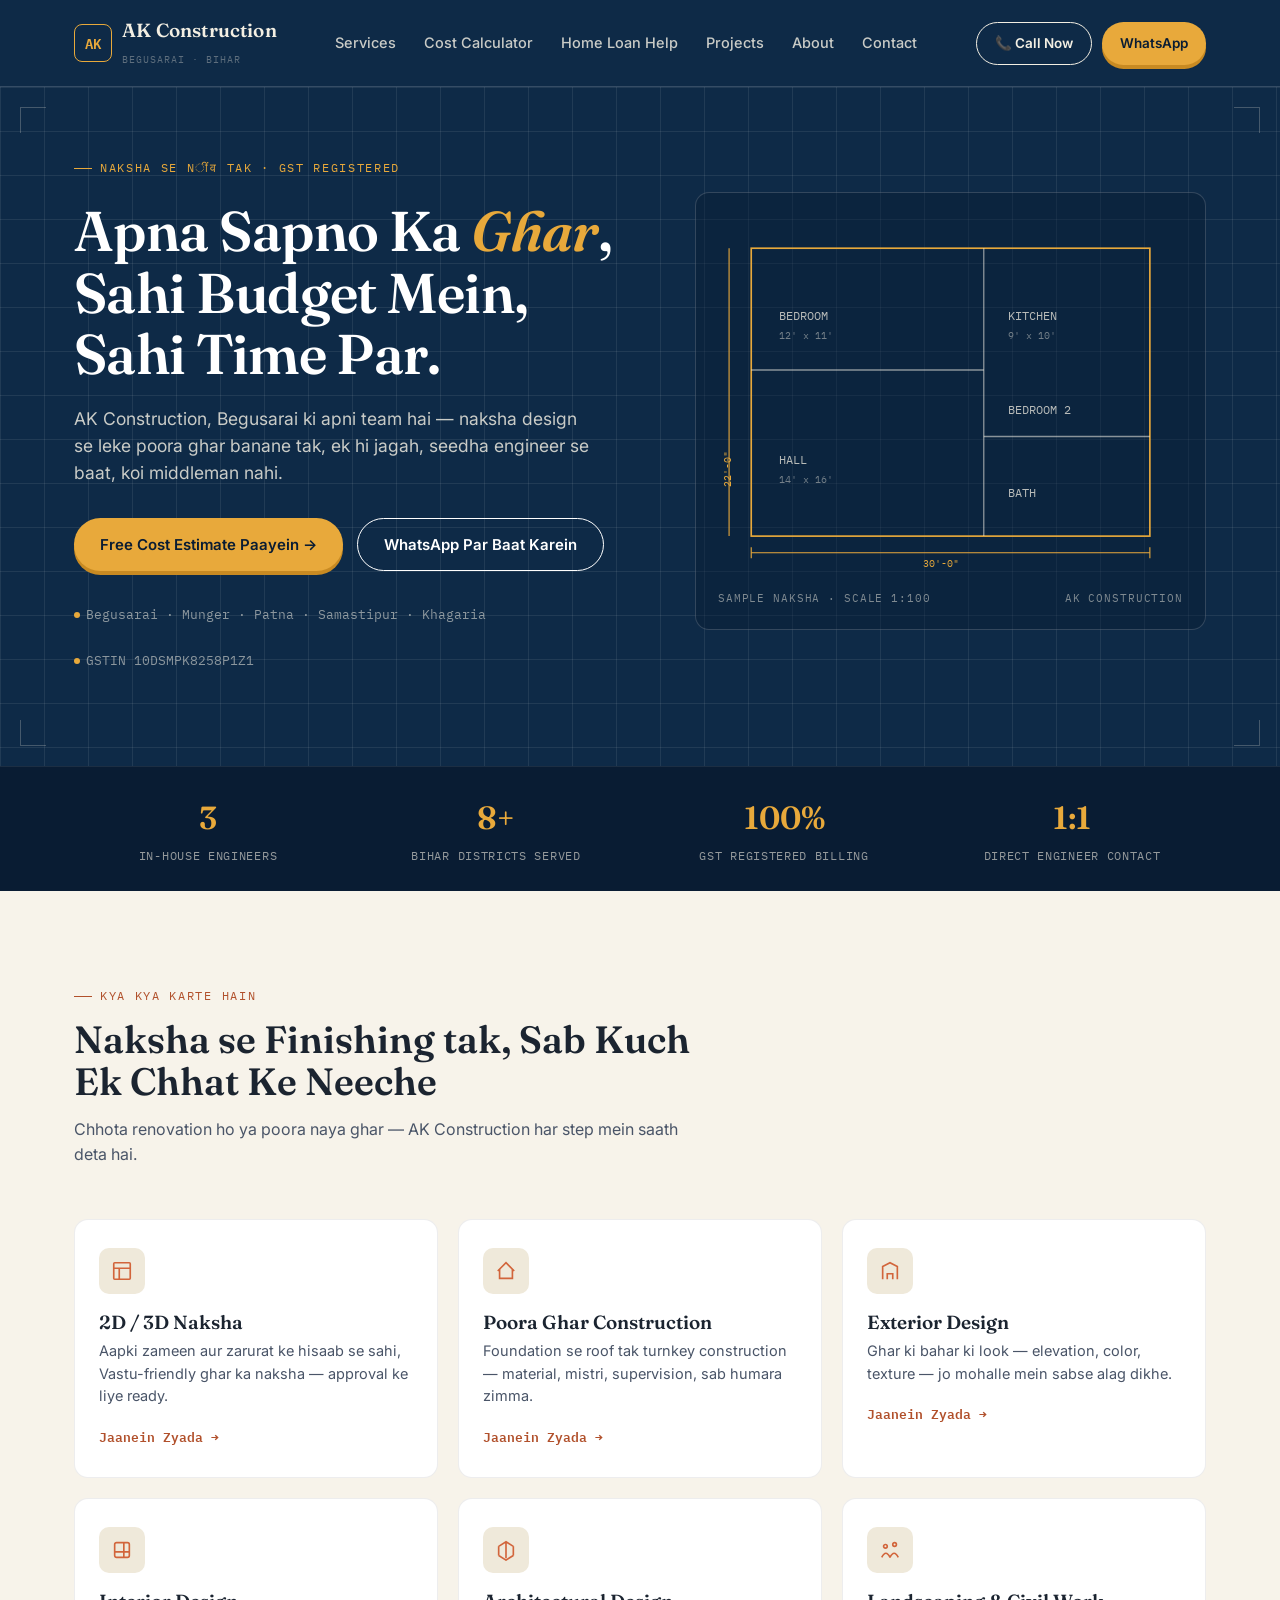
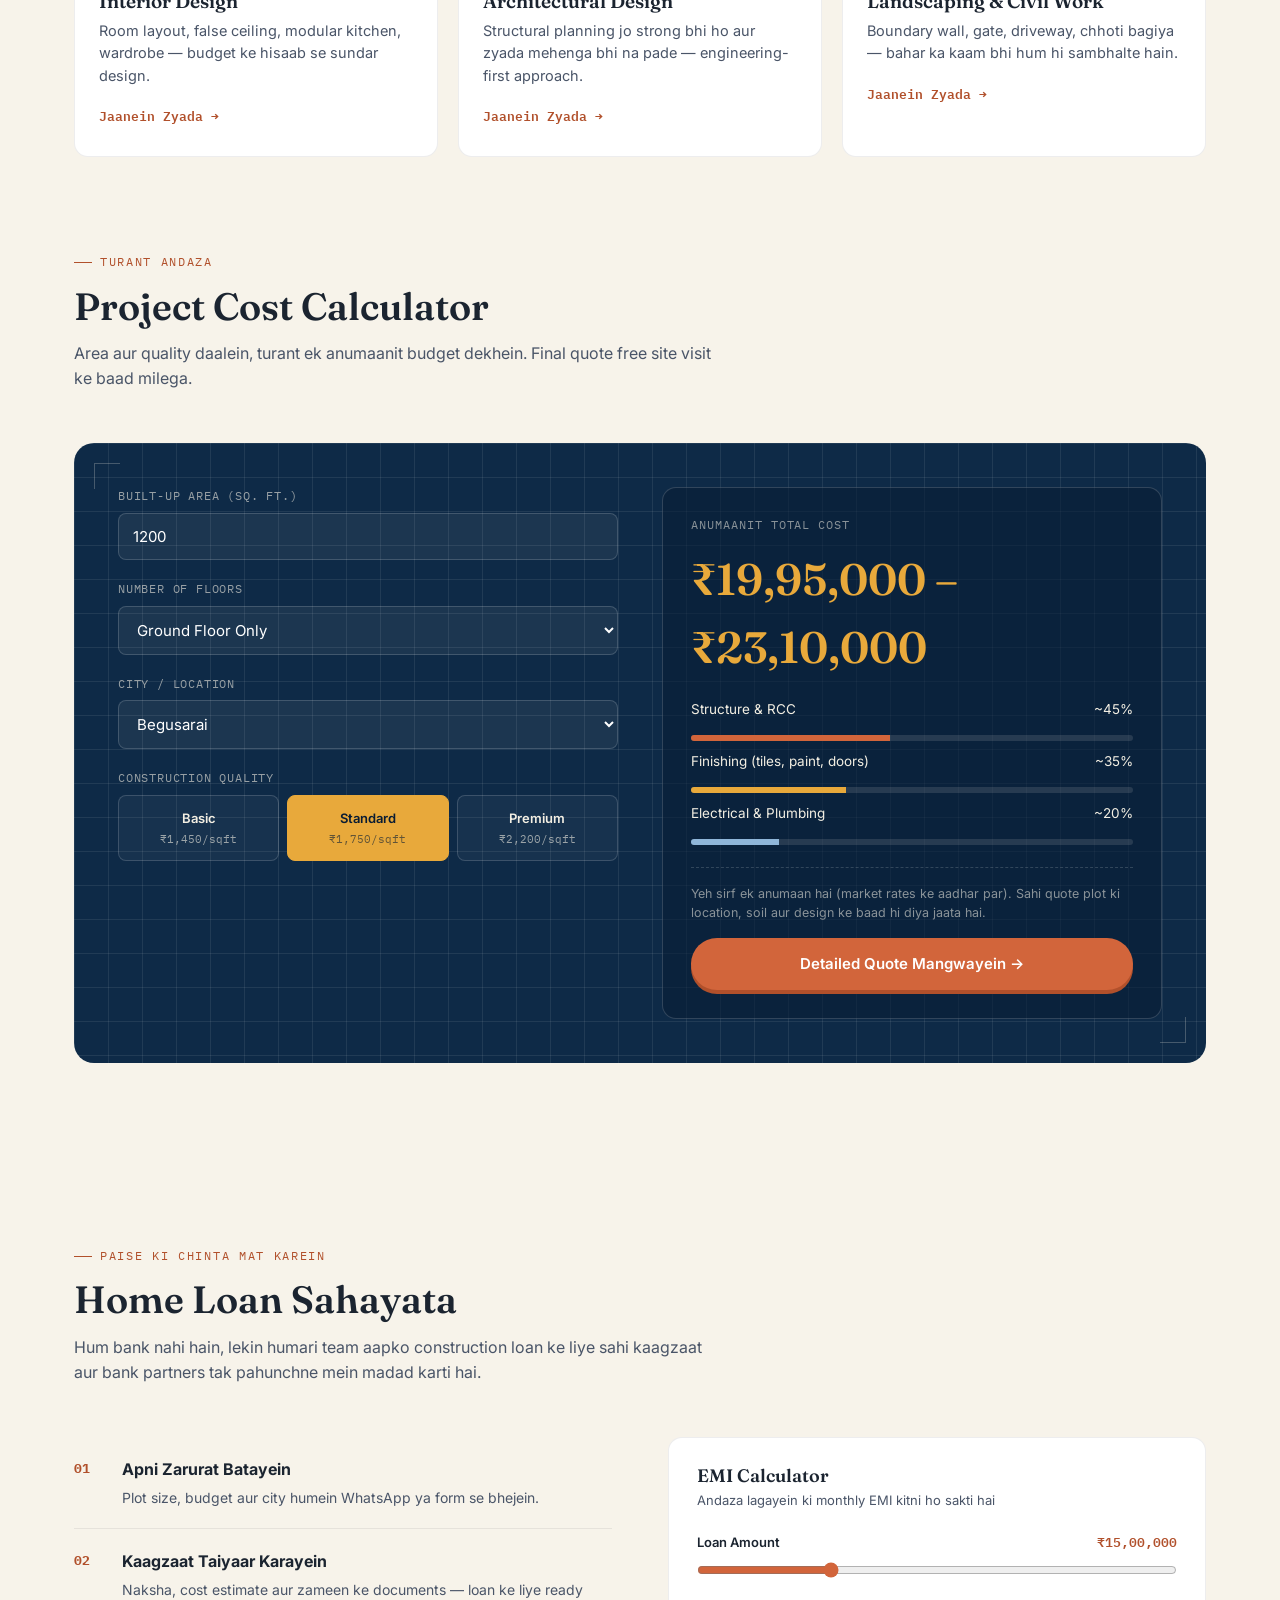
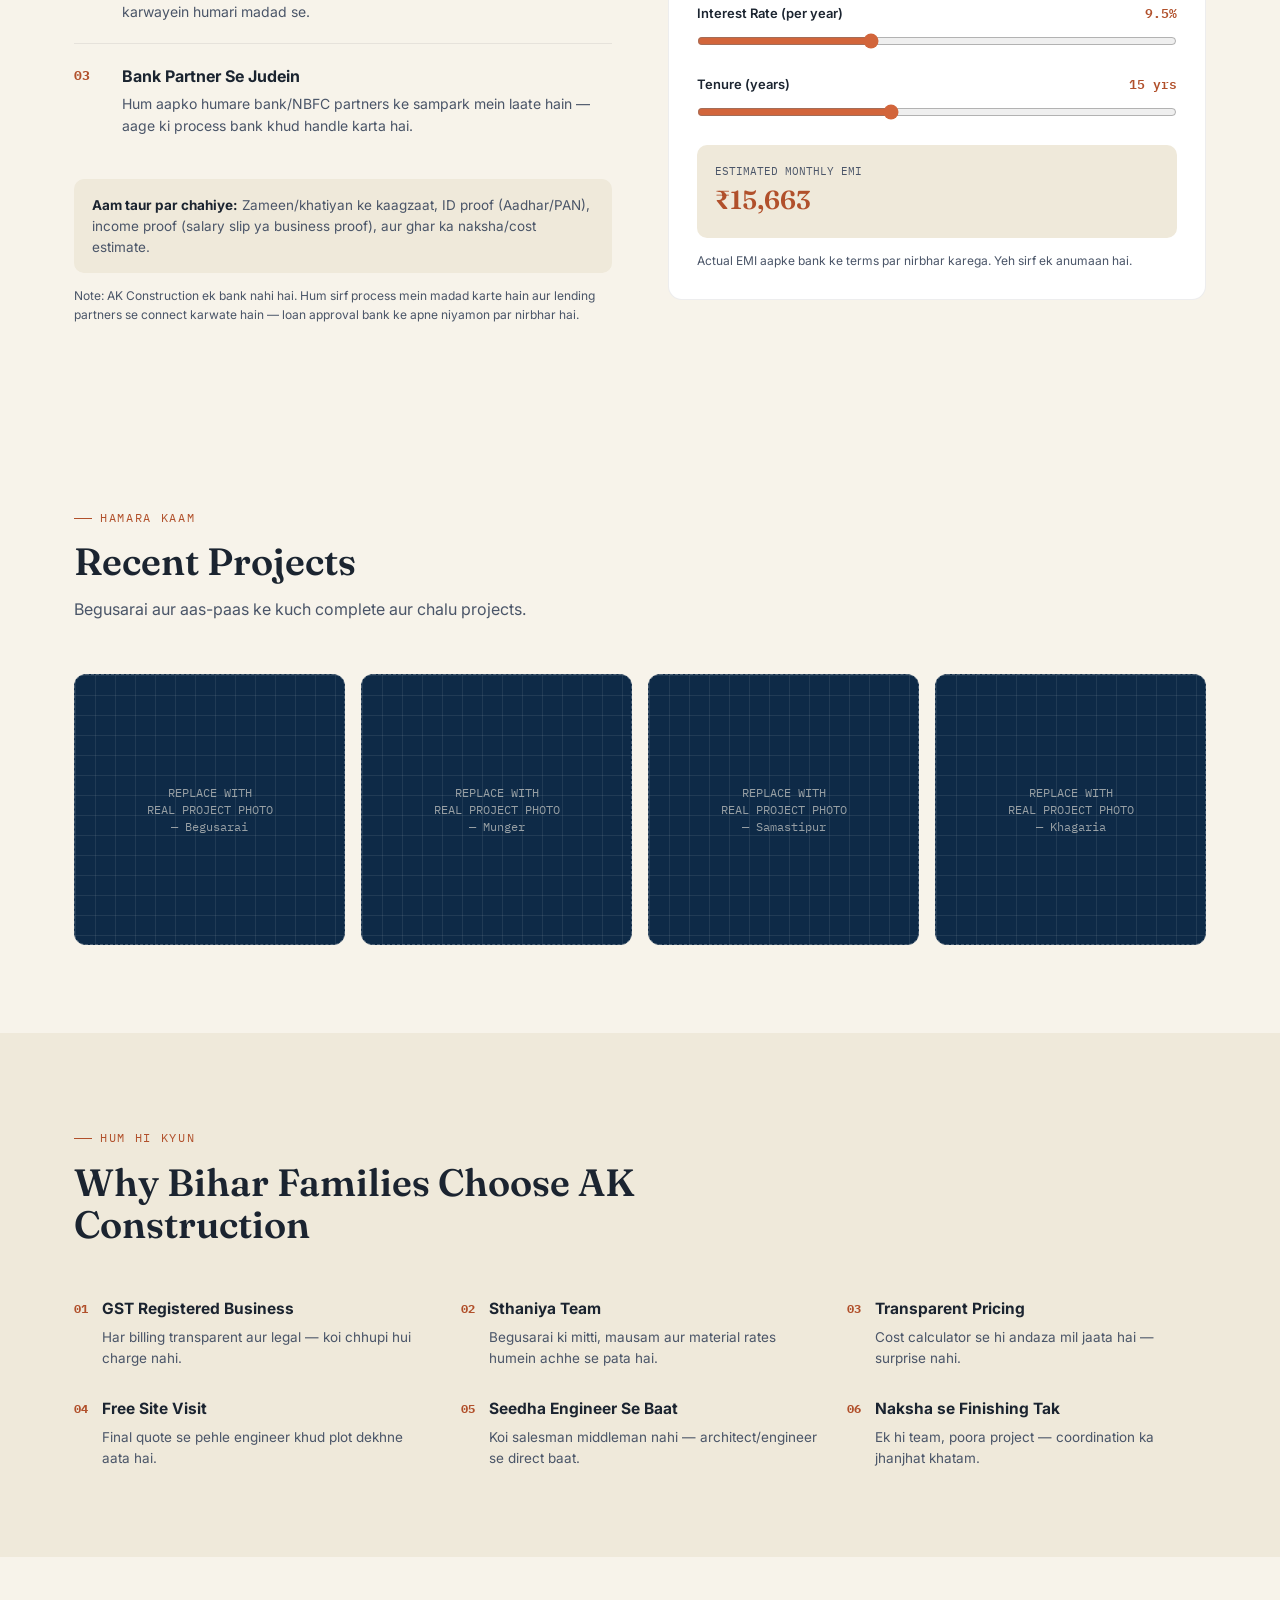
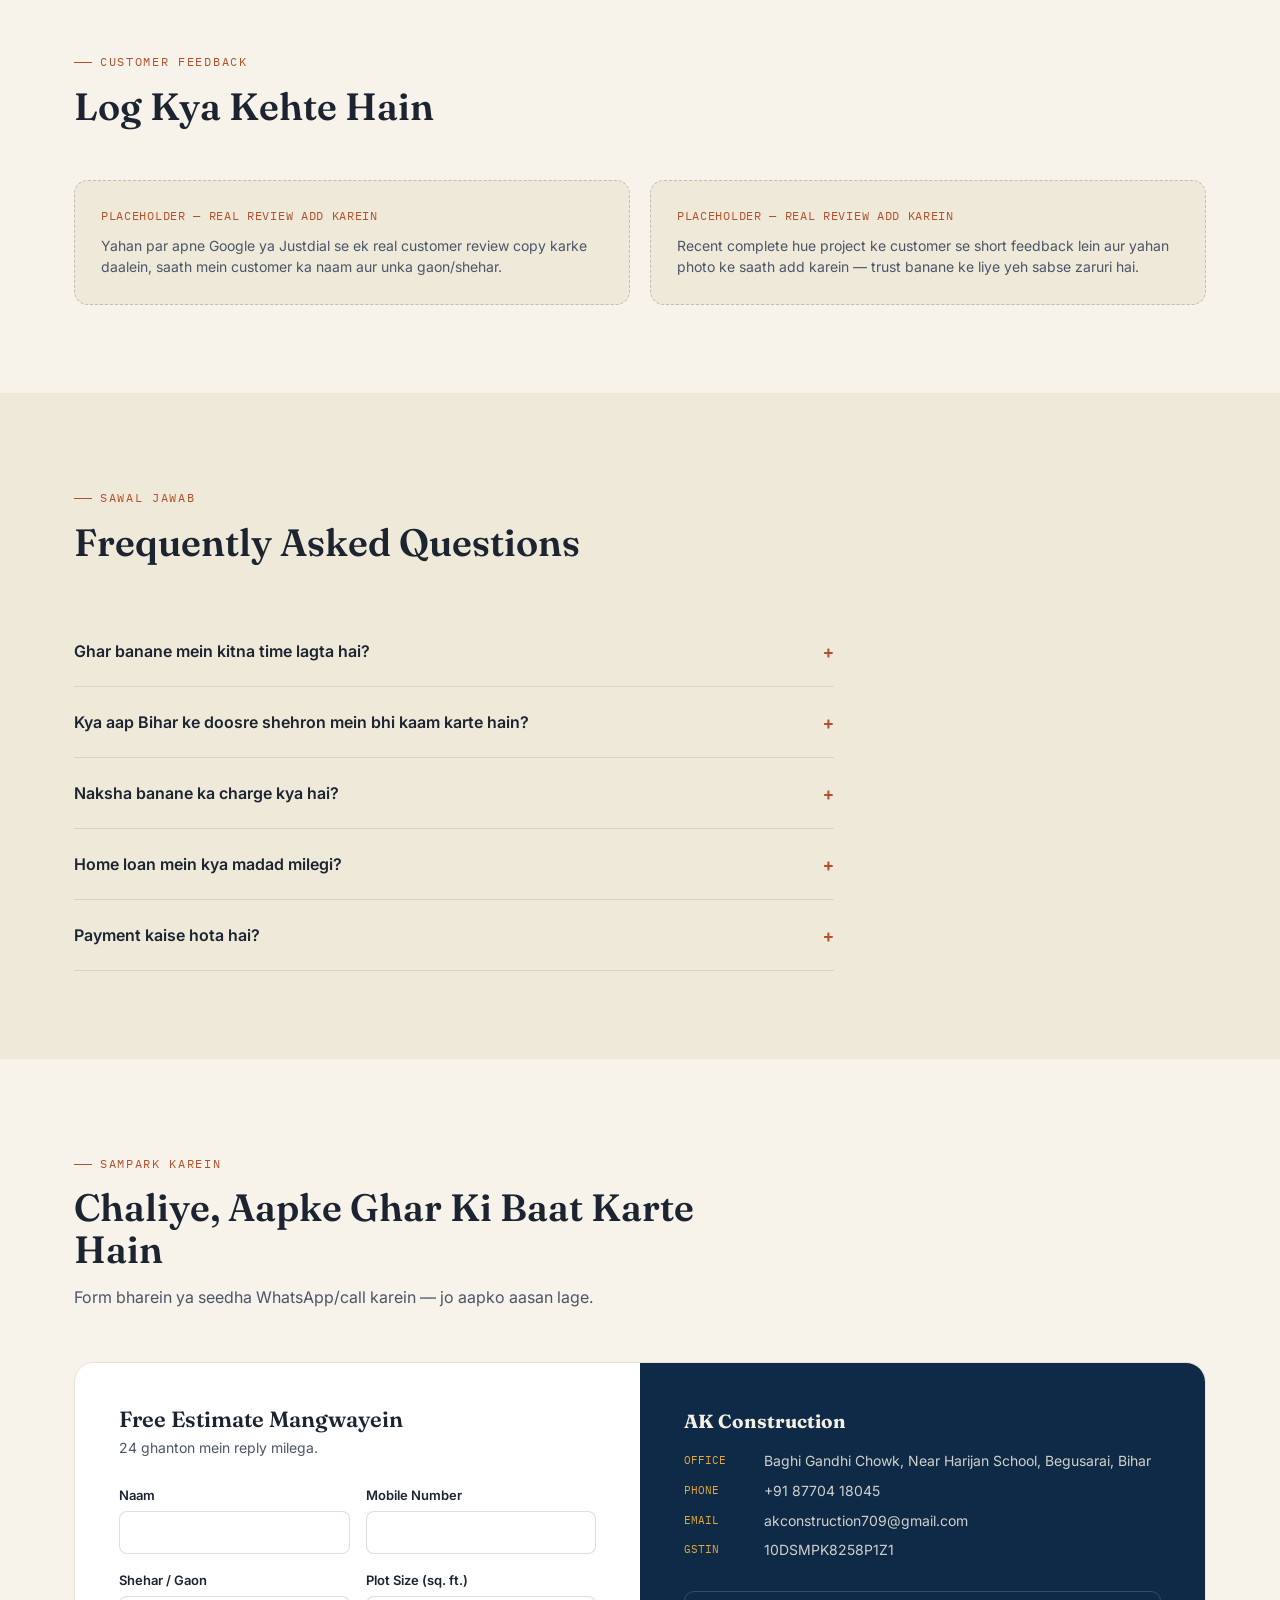
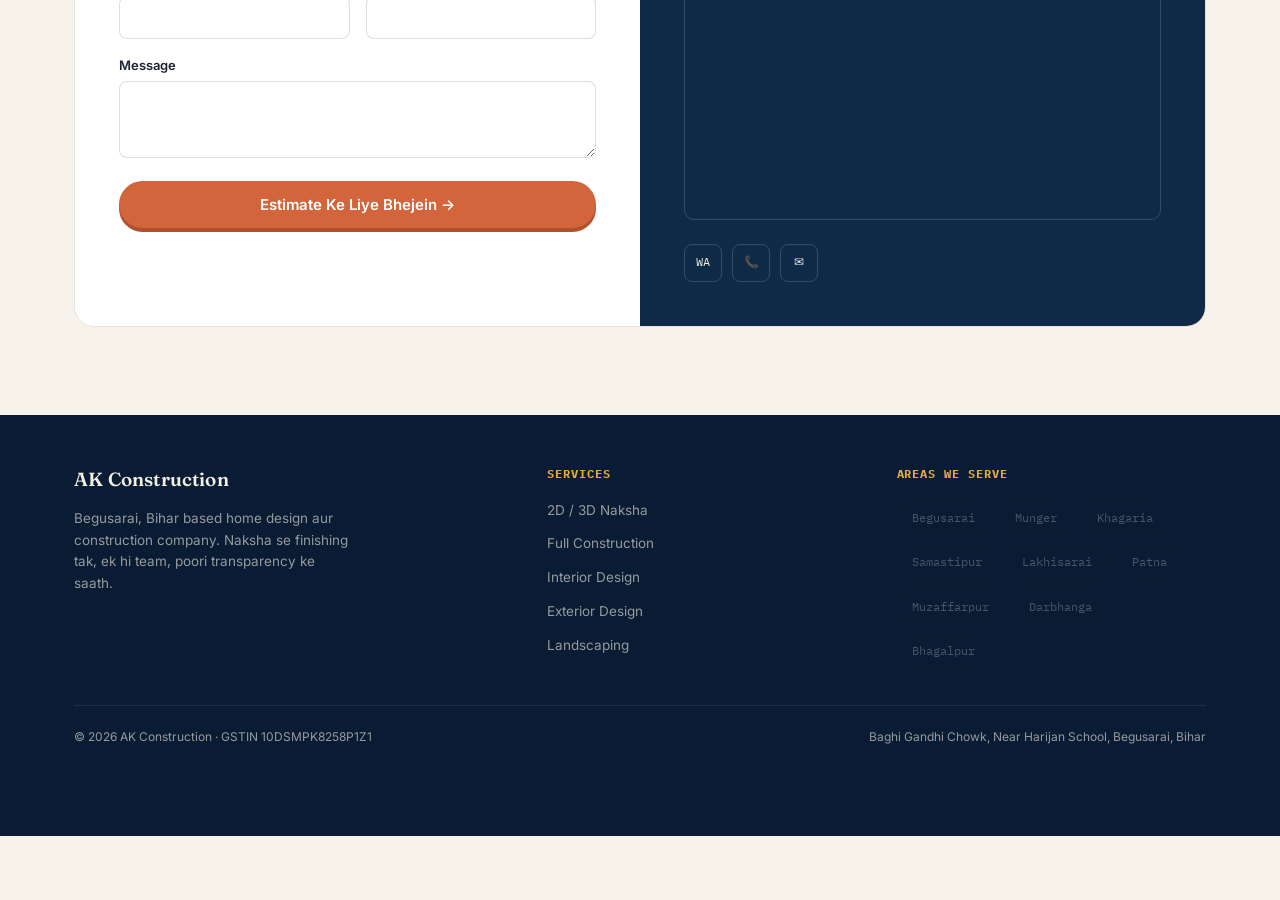
==== index.html @ 6ec2bcea "first commit" ====
<!DOCTYPE html>
<html lang="en">
<head>
<meta charset="UTF-8">
<meta name="viewport" content="width=device-width, initial-scale=1.0">
<title>AK Construction — Begusarai, Bihar | Ghar Banwayein Sahi Budget Mein</title>
<meta name="description" content="AK Construction — Begusarai, Bihar based home design aur construction company. 2D/3D naksha, interior-exterior design, aur turnkey ghar construction. Free cost estimate abhi paayein.">
<link rel="preconnect" href="https://fonts.googleapis.com">
<link rel="preconnect" href="https://fonts.gstatic.com" crossorigin>
<link href="https://fonts.googleapis.com/css2?family=Fraunces:ital,opsz,wght@0,9..144,400;0,9..144,500;0,9..144,600;0,9..144,700;1,9..144,500&family=Inter:wght@400;500;600;700;800&family=IBM+Plex+Mono:wght@400;500;600&display=swap" rel="stylesheet">
<style>
  :root{
    --blueprint: #0E2A47;
    --blueprint-deep: #091C33;
    --grid-line: rgba(255,255,255,0.08);
    --grid-line-strong: rgba(255,255,255,0.16);
    --paper: #F7F3EA;
    --paper-dim: #EFE9DA;
    --ink: #1B2430;
    --ink-soft: #4A5568;
    --ochre: #E8A93B;
    --ochre-deep: #C88A22;
    --terracotta: #D2653B;
    --terracotta-deep: #B1502B;
    --cream-text: #F3EFE3;
    --line-on-dark: rgba(243,239,227,0.35);

    --font-display: 'Fraunces', serif;
    --font-body: 'Inter', sans-serif;
    --font-mono: 'IBM Plex Mono', monospace;

    --radius: 14px;
    --container: 1180px;
  }

  *{ box-sizing:border-box; margin:0; padding:0; }
  html{ scroll-behavior:smooth; }
  @media (prefers-reduced-motion: reduce){
    html{ scroll-behavior:auto; }
    *{ animation-duration:0.001ms !important; animation-iteration-count:1 !important; transition-duration:0.001ms !important; }
  }

  body{
    font-family:var(--font-body);
    color:var(--ink);
    background:var(--paper);
    line-height:1.55;
    -webkit-font-smoothing:antialiased;
    padding-bottom:64px; /* room for mobile sticky bar */
  }

  a{ color:inherit; text-decoration:none; }
  img{ max-width:100%; display:block; }
  button{ font-family:inherit; cursor:pointer; border:none; background:none; }

  :focus-visible{
    outline:3px solid var(--ochre);
    outline-offset:2px;
  }

  .wrap{ max-width:var(--container); margin:0 auto; padding:0 24px; }

  .eyebrow{
    font-family:var(--font-mono);
    font-size:12px;
    letter-spacing:0.14em;
    text-transform:uppercase;
    display:inline-flex;
    align-items:center;
    gap:8px;
  }
  .eyebrow::before{
    content:"";
    width:18px; height:1px;
    background:currentColor;
    display:inline-block;
  }

  h1,h2,h3{ font-family:var(--font-display); font-weight:600; line-height:1.1; }

  /* ============ BUTTONS ============ */
  .btn{
    display:inline-flex;
    align-items:center;
    justify-content:center;
    gap:8px;
    padding:14px 26px;
    border-radius:999px;
    font-weight:600;
    font-size:15px;
    transition:transform .15s ease, box-shadow .15s ease, background .15s ease;
    white-space:nowrap;
  }
  .btn:active{ transform:scale(0.97); }
  .btn-ochre{
    background:var(--ochre);
    color:var(--blueprint-deep);
    box-shadow:0 4px 0 var(--ochre-deep);
  }
  .btn-ochre:hover{ background:#EEB755; }
  .btn-terracotta{
    background:var(--terracotta);
    color:#fff;
    box-shadow:0 4px 0 var(--terracotta-deep);
  }
  .btn-terracotta:hover{ background:#DA7248; }
  .btn-outline{
    background:transparent;
    border:1.5px solid currentColor;
    color:inherit;
  }
  .btn-outline:hover{ background:rgba(0,0,0,0.04); }
  .btn-sm{ padding:10px 18px; font-size:13.5px; }

  /* ============ HEADER ============ */
  header{
    position:sticky; top:0; z-index:50;
    background:var(--blueprint);
    border-bottom:1px solid var(--grid-line-strong);
  }
  .header-inner{
    display:flex; align-items:center; justify-content:space-between;
    padding:16px 24px;
    max-width:var(--container); margin:0 auto;
  }
  .logo{
    display:flex; align-items:center; gap:10px;
    color:var(--cream-text);
  }
  .logo-mark{
    width:38px; height:38px;
    border:1.5px solid var(--ochre);
    border-radius:8px;
    display:flex; align-items:center; justify-content:center;
    font-family:var(--font-mono);
    font-weight:600;
    color:var(--ochre);
    font-size:14px;
  }
  .logo-text{ font-family:var(--font-display); font-size:19px; font-weight:600; letter-spacing:0.01em; }
  .logo-sub{ font-family:var(--font-mono); font-size:10px; letter-spacing:0.1em; color:var(--line-on-dark); text-transform:uppercase; }

  nav.main-nav{ display:flex; gap:28px; align-items:center; }
  nav.main-nav a{
    color:var(--cream-text); opacity:0.82; font-size:14.5px; font-weight:500;
  }
  nav.main-nav a:hover{ opacity:1; }

  .header-cta{ display:flex; gap:10px; }
  .nav-toggle{ display:none; }

  @media (max-width:920px){
    nav.main-nav{ display:none; }
    .header-cta .btn-label{ display:none; }
    .header-cta .btn{ padding:12px; }
  }

  /* ============ MOBILE STICKY BAR ============ */
  .mobile-bar{
    position:fixed; bottom:0; left:0; right:0; z-index:60;
    display:none;
    background:var(--blueprint-deep);
    border-top:1px solid var(--grid-line-strong);
  }
  .mobile-bar-inner{
    display:flex;
  }
  .mobile-bar a{
    flex:1;
    display:flex; align-items:center; justify-content:center; gap:8px;
    padding:16px 8px;
    font-weight:700; font-size:14.5px;
    color:#fff;
  }
  .mobile-bar a.call{ background:var(--ochre); color:var(--blueprint-deep); }
  .mobile-bar a.wa{ background:var(--terracotta); }
  @media (max-width:920px){ .mobile-bar{ display:block; } }

  /* ============ BLUEPRINT SECTION (hero + dark bands) ============ */
  .blueprint{
    background:
      linear-gradient(var(--grid-line) 1px, transparent 1px) 0 0/44px 44px,
      linear-gradient(90deg, var(--grid-line) 1px, transparent 1px) 0 0/44px 44px,
      var(--blueprint);
    color:var(--cream-text);
    position:relative;
    overflow:hidden;
  }
  .corner-mark{
    position:absolute; width:26px; height:26px;
    border:1.5px solid var(--line-on-dark);
    opacity:0.7;
  }
  .corner-mark::before, .corner-mark::after{ content:""; position:absolute; background:var(--line-on-dark); }
  .corner-mark.tl{ top:20px; left:20px; border-right:none; border-bottom:none; }
  .corner-mark.tr{ top:20px; right:20px; border-left:none; border-bottom:none; }
  .corner-mark.bl{ bottom:20px; left:20px; border-right:none; border-top:none; }
  .corner-mark.br{ bottom:20px; right:20px; border-left:none; border-top:none; }

  /* ============ HERO ============ */
  .hero{ padding:72px 0 96px; }
  .hero-grid{
    display:grid; grid-template-columns:1.05fr 0.95fr; gap:56px; align-items:center;
  }
  .hero-eyebrow{ color:var(--ochre); margin-bottom:22px; }
  .hero h1{
    font-size:clamp(34px, 4.6vw, 56px);
    color:#fff;
    margin-bottom:20px;
    letter-spacing:-0.01em;
  }
  .hero h1 em{ font-style:italic; color:var(--ochre); }
  .hero p.lede{
    font-size:17.5px;
    color:var(--line-on-dark);
    color:rgba(243,239,227,0.82);
    max-width:520px;
    margin-bottom:32px;
  }
  .hero-actions{ display:flex; gap:14px; flex-wrap:wrap; margin-bottom:34px; }
  .hero-meta{
    display:flex; gap:26px; flex-wrap:wrap;
    font-family:var(--font-mono); font-size:12.5px; color:rgba(243,239,227,0.55);
  }
  .hero-meta span{ display:flex; align-items:center; gap:6px; }
  .dot{ width:6px; height:6px; border-radius:50%; background:var(--ochre); display:inline-block; }

  /* blueprint house illustration */
  .plan-card{
    background:rgba(9,28,51,0.4);
    border:1px solid var(--grid-line-strong);
    border-radius:var(--radius);
    padding:22px;
    position:relative;
  }
  .plan-card svg{ width:100%; height:auto; }
  .plan-label-row{
    display:flex; justify-content:space-between; align-items:center;
    font-family:var(--font-mono); font-size:11px; letter-spacing:0.08em;
    color:rgba(243,239,227,0.5);
    margin-top:14px;
    text-transform:uppercase;
  }

  @media (max-width:920px){
    .hero-grid{ grid-template-columns:1fr; }
    .hero{ padding:44px 0 64px; }
    .plan-card{ order:-1; }
  }

  /* ============ TRUST BAR ============ */
  .trust-bar{
    background:var(--blueprint-deep);
    border-top:1px solid var(--grid-line);
    padding:26px 0;
  }
  .trust-grid{
    display:grid; grid-template-columns:repeat(4,1fr); gap:20px;
    text-align:center;
  }
  .trust-item .num{
    font-family:var(--font-display); font-size:clamp(22px,2.6vw,32px); font-weight:600; color:var(--ochre);
  }
  .trust-item .label{
    font-family:var(--font-mono); font-size:11.5px; color:rgba(243,239,227,0.6);
    text-transform:uppercase; letter-spacing:0.06em; margin-top:4px;
  }
  @media (max-width:700px){ .trust-grid{ grid-template-columns:repeat(2,1fr); row-gap:26px; } }

  /* ============ SECTION SHELL ============ */
  section{ padding:88px 0; }
  .section-head{ max-width:640px; margin-bottom:52px; }
  .section-head .eyebrow{ color:var(--terracotta-deep); margin-bottom:14px; }
  .section-head h2{ font-size:clamp(26px,3.4vw,38px); color:var(--ink); margin-bottom:14px; }
  .section-head p{ color:var(--ink-soft); font-size:16px; }
  @media (max-width:700px){ section{ padding:60px 0; } }

  /* ============ SERVICES ============ */
  .services-grid{
    display:grid; grid-template-columns:repeat(3,1fr); gap:20px;
  }
  .service-card{
    background:#fff;
    border:1px solid rgba(27,36,48,0.08);
    border-radius:var(--radius);
    padding:28px 24px;
    transition:transform .18s ease, box-shadow .18s ease;
  }
  .service-card:hover{ transform:translateY(-3px); box-shadow:0 14px 30px rgba(14,42,71,0.1); }
  .service-icon{
    width:46px; height:46px;
    border-radius:10px;
    background:var(--paper-dim);
    display:flex; align-items:center; justify-content:center;
    margin-bottom:18px;
    color:var(--terracotta);
  }
  .service-card h3{ font-size:19px; margin-bottom:8px; color:var(--ink); }
  .service-card p{ font-size:14.5px; color:var(--ink-soft); margin-bottom:16px; }
  .service-card .learn{
    font-family:var(--font-mono); font-size:12.5px; color:var(--terracotta-deep); font-weight:600;
    display:inline-flex; align-items:center; gap:6px;
  }
  @media (max-width:900px){ .services-grid{ grid-template-columns:repeat(2,1fr); } }
  @media (max-width:600px){ .services-grid{ grid-template-columns:1fr; } }

  /* ============ CALCULATOR ============ */
  .calc-shell{
    background:var(--blueprint);
    background:
      linear-gradient(var(--grid-line) 1px, transparent 1px) 0 0/34px 34px,
      linear-gradient(90deg, var(--grid-line) 1px, transparent 1px) 0 0/34px 34px,
      var(--blueprint);
    border-radius:20px;
    padding:44px;
    color:var(--cream-text);
    position:relative;
    overflow:hidden;
  }
  .calc-grid{ display:grid; grid-template-columns:1fr 1fr; gap:44px; }
  .calc-form label{
    display:block; font-family:var(--font-mono); font-size:11.5px; text-transform:uppercase; letter-spacing:0.07em;
    color:rgba(243,239,227,0.6); margin-bottom:8px;
  }
  .field{ margin-bottom:20px; }
  .field input[type=number], .field select{
    width:100%; padding:13px 14px;
    background:rgba(247,243,234,0.06);
    border:1px solid var(--grid-line-strong);
    border-radius:8px;
    color:#fff; font-size:15px; font-family:var(--font-body);
  }
  .field input[type=number]:focus, .field select:focus{ border-color:var(--ochre); }
  .tier-row{ display:grid; grid-template-columns:repeat(3,1fr); gap:8px; }
  .tier-btn{
    padding:12px 8px; border-radius:8px; text-align:center;
    border:1px solid var(--grid-line-strong);
    font-size:13px; font-weight:600;
    background:rgba(247,243,234,0.04); color:var(--cream-text);
  }
  .tier-btn small{ display:block; font-family:var(--font-mono); font-weight:400; font-size:10.5px; opacity:0.6; margin-top:3px; }
  .tier-btn.active{ background:var(--ochre); color:var(--blueprint-deep); border-color:var(--ochre); }

  .calc-result{
    background:rgba(9,28,51,0.55);
    border:1px solid var(--grid-line-strong);
    border-radius:14px;
    padding:28px;
    display:flex; flex-direction:column; justify-content:space-between;
  }
  .result-label{ font-family:var(--font-mono); font-size:12px; text-transform:uppercase; letter-spacing:0.08em; color:rgba(243,239,227,0.55); margin-bottom:10px; }
  .result-amount{ font-family:var(--font-display); font-size:clamp(30px,4vw,44px); color:var(--ochre); font-weight:600; margin-bottom:18px; }
  .breakup{ display:flex; flex-direction:column; gap:10px; margin-bottom:22px; }
  .breakup-row{ display:flex; justify-content:space-between; align-items:center; font-size:13.5px; }
  .breakup-bar{ height:6px; border-radius:4px; background:rgba(243,239,227,0.12); overflow:hidden; margin-top:5px; }
  .breakup-fill{ height:100%; background:var(--terracotta); }
  .calc-disclaimer{
    font-size:12.5px; color:rgba(243,239,227,0.55); border-top:1px dashed var(--grid-line-strong);
    padding-top:16px; margin-top:auto; margin-bottom:16px;
  }
  @media (max-width:900px){ .calc-grid{ grid-template-columns:1fr; } .calc-shell{ padding:28px 22px; } }

  /* ============ HOME LOAN ============ */
  .loan-wrap{
    display:grid; grid-template-columns:1fr 1fr; gap:56px; align-items:start;
  }
  .loan-steps{ display:flex; flex-direction:column; gap:0; }
  .loan-step{ display:flex; gap:18px; padding:20px 0; border-bottom:1px solid rgba(27,36,48,0.08); }
  .loan-step:last-child{ border-bottom:none; }
  .step-num{
    font-family:var(--font-mono); font-size:13px; color:var(--terracotta-deep); font-weight:700;
    width:30px; flex-shrink:0; padding-top:2px;
  }
  .loan-step h4{ font-size:16px; margin-bottom:5px; color:var(--ink); font-family:var(--font-body); font-weight:700; }
  .loan-step p{ font-size:14px; color:var(--ink-soft); }
  .docs-note{
    margin-top:22px; background:var(--paper-dim); border-radius:10px; padding:16px 18px; font-size:13.5px; color:var(--ink-soft);
  }
  .docs-note strong{ color:var(--ink); }

  .emi-card{
    background:#fff; border:1px solid rgba(27,36,48,0.08); border-radius:var(--radius); padding:28px;
  }
  .emi-card h3{ font-size:18px; margin-bottom:4px; color:var(--ink); }
  .emi-card .sub{ font-size:13px; color:var(--ink-soft); margin-bottom:22px; }
  .emi-field{ margin-bottom:18px; }
  .emi-field label{ display:flex; justify-content:space-between; font-size:13px; font-weight:600; color:var(--ink); margin-bottom:8px; }
  .emi-field .val{ font-family:var(--font-mono); color:var(--terracotta-deep); }
  input[type=range]{ width:100%; accent-color:var(--terracotta); }
  .emi-out{
    background:var(--paper-dim); border-radius:10px; padding:18px; margin-top:8px;
    display:flex; justify-content:space-between; align-items:center;
  }
  .emi-out .amt{ font-family:var(--font-display); font-size:26px; color:var(--terracotta-deep); font-weight:600; }
  .emi-out .lbl{ font-family:var(--font-mono); font-size:11px; text-transform:uppercase; color:var(--ink-soft); }
  .loan-disclaimer{ font-size:12px; color:var(--ink-soft); margin-top:14px; }
  @media (max-width:900px){ .loan-wrap{ grid-template-columns:1fr; gap:36px; } }

  /* ============ GALLERY ============ */
  .gallery-grid{ display:grid; grid-template-columns:repeat(4,1fr); gap:16px; }
  .gallery-item{
    aspect-ratio:1/1; border-radius:12px; overflow:hidden; position:relative;
    background:var(--blueprint);
    background-image:
      linear-gradient(var(--grid-line) 1px, transparent 1px), linear-gradient(90deg, var(--grid-line) 1px, transparent 1px);
    background-size:20px 20px;
    display:flex; align-items:center; justify-content:center; text-align:center; padding:16px;
    border:1px dashed rgba(255,255,255,0.25);
  }
  .gallery-item span{ font-family:var(--font-mono); font-size:11.5px; color:rgba(243,239,227,0.6); line-height:1.5; }
  @media (max-width:900px){ .gallery-grid{ grid-template-columns:repeat(2,1fr); } }

  /* ============ WHY CHOOSE ============ */
  .why-grid{ display:grid; grid-template-columns:repeat(3,1fr); gap:28px; }
  .why-item{ display:flex; gap:14px; }
  .why-num{ font-family:var(--font-mono); font-size:12px; color:var(--terracotta-deep); font-weight:700; padding-top:3px; }
  .why-item h4{ font-size:15.5px; margin-bottom:6px; color:var(--ink); }
  .why-item p{ font-size:13.5px; color:var(--ink-soft); }
  @media (max-width:900px){ .why-grid{ grid-template-columns:1fr 1fr; } }
  @media (max-width:600px){ .why-grid{ grid-template-columns:1fr; } }

  /* ============ TESTIMONIALS ============ */
  .testi-grid{ display:grid; grid-template-columns:repeat(2,1fr); gap:20px; }
  .testi-card{
    border:1.5px dashed rgba(27,36,48,0.22);
    border-radius:var(--radius);
    padding:26px;
    background:var(--paper-dim);
    color:var(--ink-soft);
  }
  .testi-card .ph-title{ font-family:var(--font-mono); font-size:11.5px; text-transform:uppercase; letter-spacing:0.06em; color:var(--terracotta-deep); margin-bottom:10px; }
  .testi-card p{ font-size:14px; }
  @media (max-width:700px){ .testi-grid{ grid-template-columns:1fr; } }

  /* ============ FAQ ============ */
  .faq-list{ max-width:760px; }
  .faq-item{ border-bottom:1px solid rgba(27,36,48,0.1); }
  .faq-q{
    width:100%; display:flex; justify-content:space-between; align-items:center;
    padding:20px 0; text-align:left; font-weight:600; font-size:16px; color:var(--ink);
  }
  .faq-q .icon{ font-family:var(--font-mono); color:var(--terracotta-deep); transition:transform .2s ease; font-size:18px; }
  .faq-item.open .faq-q .icon{ transform:rotate(45deg); }
  .faq-a{ max-height:0; overflow:hidden; transition:max-height .25s ease; }
  .faq-a p{ padding-bottom:20px; color:var(--ink-soft); font-size:14.5px; max-width:600px; }

  /* ============ CONTACT ============ */
  .contact-shell{
    display:grid; grid-template-columns:1fr 1fr; gap:0;
    border-radius:20px; overflow:hidden;
    border:1px solid rgba(27,36,48,0.08);
  }
  .contact-form-side{ background:#fff; padding:44px; }
  .contact-map-side{ background:var(--blueprint); color:var(--cream-text); padding:44px; display:flex; flex-direction:column; }
  .contact-form-side h3{ font-size:22px; margin-bottom:6px; color:var(--ink); }
  .contact-form-side .sub{ color:var(--ink-soft); font-size:14px; margin-bottom:26px; }
  .form-row{ margin-bottom:16px; }
  .form-row label{ display:block; font-size:13px; font-weight:600; color:var(--ink); margin-bottom:6px; }
  .form-row input, .form-row textarea{
    width:100%; padding:12px 14px; border:1px solid rgba(27,36,48,0.15); border-radius:8px; font-size:14.5px; font-family:inherit;
  }
  .form-row input:focus, .form-row textarea:focus{ border-color:var(--terracotta); }
  .form-two{ display:grid; grid-template-columns:1fr 1fr; gap:16px; }

  .contact-map-side h4{ font-family:var(--font-display); font-size:19px; margin-bottom:14px; }
  .addr-line{ font-size:14px; color:rgba(243,239,227,0.85); margin-bottom:8px; display:flex; gap:10px; }
  .addr-line .k{ font-family:var(--font-mono); font-size:10.5px; color:var(--ochre); text-transform:uppercase; width:70px; flex-shrink:0; padding-top:2px; }
  .map-embed{ margin-top:22px; border-radius:10px; overflow:hidden; border:1px solid var(--grid-line-strong); }
  .map-embed iframe{ width:100%; height:220px; border:0; filter:grayscale(0.2) contrast(1.05); }
  .contact-socials{ margin-top:auto; padding-top:24px; display:flex; gap:10px; }
  .soc-btn{ width:38px; height:38px; border-radius:8px; border:1px solid var(--grid-line-strong); display:flex; align-items:center; justify-content:center; font-family:var(--font-mono); font-size:12px; }

  @media (max-width:900px){ .contact-shell{ grid-template-columns:1fr; } .form-two{ grid-template-columns:1fr; } }

  /* ============ FOOTER ============ */
  footer{ background:var(--blueprint-deep); color:rgba(243,239,227,0.6); padding:50px 0 90px; }
  .footer-grid{ display:grid; grid-template-columns:1.4fr 1fr 1fr; gap:40px; margin-bottom:36px; }
  .footer-brand .logo-text{ color:var(--cream-text); }
  .footer-brand p{ font-size:13.5px; margin-top:14px; max-width:280px; line-height:1.6; }
  footer h5{ font-family:var(--font-mono); font-size:11.5px; text-transform:uppercase; letter-spacing:0.08em; color:var(--ochre); margin-bottom:14px; }
  footer ul{ list-style:none; display:flex; flex-direction:column; gap:9px; }
  footer ul a{ font-size:13.5px; }
  footer ul a:hover{ color:var(--cream-text); }
  .footer-bottom{ border-top:1px solid rgba(255,255,255,0.08); padding-top:22px; font-size:12px; display:flex; justify-content:space-between; flex-wrap:wrap; gap:10px; }
  @media (max-width:800px){ .footer-grid{ grid-template-columns:1fr; } }
  @media (max-width:920px){ footer{ padding-bottom:90px; } }

  /* location tags */
  .tag-row{ display:flex; flex-wrap:wrap; gap:10px; margin-top:18px; }
  .tag-chip{
    font-family:var(--font-mono); font-size:12px; padding:7px 14px; border-radius:999px;
    border:1px solid rgba(27,36,48,0.15); color:var(--ink-soft);
  }

</style>
</head>
<body>

<!-- ============ HEADER ============ -->
<header>
  <div class="header-inner">
    <a href="#top" class="logo">
      <span class="logo-mark">AK</span>
      <span>
        <span class="logo-text">AK Construction</span><br>
        <span class="logo-sub">Begusarai · Bihar</span>
      </span>
    </a>
    <nav class="main-nav">
      <a href="#services">Services</a>
      <a href="#calculator">Cost Calculator</a>
      <a href="#loan">Home Loan Help</a>
      <a href="#gallery">Projects</a>
      <a href="#about">About</a>
      <a href="#contact">Contact</a>
    </nav>
    <div class="header-cta">
      <a class="btn btn-outline btn-sm" href="tel:+918770418045" style="color:var(--cream-text)"><span class="btn-label">📞 Call Now</span></a>
      <a class="btn btn-ochre btn-sm" href="https://wa.me/918770418045?text=Namaste%2C%20mujhe%20ghar%20banwana%20hai%2C%20please%20details%20bhejein." target="_blank" rel="noopener"><span class="btn-label">WhatsApp</span></a>
    </div>
  </div>
</header>

<!-- ============ HERO ============ -->
<section class="blueprint hero" id="top" style="padding-top:64px;">
  <span class="corner-mark tl"></span>
  <span class="corner-mark tr"></span>
  <span class="corner-mark bl"></span>
  <span class="corner-mark br"></span>
  <div class="wrap hero-grid">
    <div>
      <div class="eyebrow hero-eyebrow">Naksha se Nींव tak · GST Registered</div>
      <h1>Apna Sapno Ka <em>Ghar</em>, Sahi Budget Mein, Sahi Time Par.</h1>
      <p class="lede">AK Construction, Begusarai ki apni team hai — naksha design se leke poora ghar banane tak, ek hi jagah, seedha engineer se baat, koi middleman nahi.</p>
      <div class="hero-actions">
        <a href="#calculator" class="btn btn-ochre">Free Cost Estimate Paayein →</a>
        <a href="https://wa.me/918770418045?text=Namaste%2C%20mujhe%20ghar%20banwana%20hai%2C%20please%20details%20bhejein." target="_blank" rel="noopener" class="btn btn-outline" style="color:#fff;">WhatsApp Par Baat Karein</a>
      </div>
      <div class="hero-meta">
        <span><i class="dot"></i> Begusarai · Munger · Patna · Samastipur · Khagaria</span>
        <span><i class="dot"></i> GSTIN 10DSMPK8258P1Z1</span>
      </div>
    </div>

    <div class="plan-card">
      <svg viewBox="0 0 420 320" fill="none" xmlns="http://www.w3.org/2000/svg" aria-label="Sample house floor plan blueprint">
        <rect x="30" y="30" width="360" height="260" stroke="#E8A93B" stroke-width="1.5" fill="none"/>
        <line x1="30" y1="140" x2="240" y2="140" stroke="#F3EFE3" stroke-opacity="0.55" stroke-width="1.2"/>
        <line x1="240" y1="30" x2="240" y2="290" stroke="#F3EFE3" stroke-opacity="0.55" stroke-width="1.2"/>
        <line x1="240" y1="200" x2="390" y2="200" stroke="#F3EFE3" stroke-opacity="0.55" stroke-width="1.2"/>
        <text x="55" y="95" fill="#F3EFE3" font-family="IBM Plex Mono, monospace" font-size="11" opacity="0.75">BEDROOM</text>
        <text x="55" y="112" fill="#F3EFE3" font-family="IBM Plex Mono, monospace" font-size="9" opacity="0.45">12' x 11'</text>
        <text x="55" y="225" fill="#F3EFE3" font-family="IBM Plex Mono, monospace" font-size="11" opacity="0.75">HALL</text>
        <text x="55" y="242" fill="#F3EFE3" font-family="IBM Plex Mono, monospace" font-size="9" opacity="0.45">14' x 16'</text>
        <text x="262" y="95" fill="#F3EFE3" font-family="IBM Plex Mono, monospace" font-size="11" opacity="0.75">KITCHEN</text>
        <text x="262" y="112" fill="#F3EFE3" font-family="IBM Plex Mono, monospace" font-size="9" opacity="0.45">9' x 10'</text>
        <text x="262" y="180" fill="#F3EFE3" font-family="IBM Plex Mono, monospace" font-size="11" opacity="0.75">BEDROOM 2</text>
        <text x="262" y="255" fill="#F3EFE3" font-family="IBM Plex Mono, monospace" font-size="11" opacity="0.75">BATH</text>
        <!-- dimension lines -->
        <line x1="30" y1="305" x2="390" y2="305" stroke="#E8A93B" stroke-width="1"/>
        <line x1="30" y1="300" x2="30" y2="310" stroke="#E8A93B" stroke-width="1"/>
        <line x1="390" y1="300" x2="390" y2="310" stroke="#E8A93B" stroke-width="1"/>
        <text x="185" y="318" fill="#E8A93B" font-family="IBM Plex Mono, monospace" font-size="9">30'-0"</text>
        <line x1="10" y1="30" x2="10" y2="290" stroke="#E8A93B" stroke-width="1"/>
        <text x="-70" y="164" fill="#E8A93B" font-family="IBM Plex Mono, monospace" font-size="9" transform="rotate(-90 12 164)">22'-0"</text>
      </svg>
      <div class="plan-label-row">
        <span>Sample Naksha · Scale 1:100</span>
        <span>AK Construction</span>
      </div>
    </div>
  </div>
</section>

<!-- ============ TRUST BAR ============ -->
<div class="blueprint trust-bar">
  <div class="wrap trust-grid">
    <div class="trust-item"><div class="num">3</div><div class="label">In-house Engineers</div></div>
    <div class="trust-item"><div class="num">8+</div><div class="label">Bihar Districts Served</div></div>
    <div class="trust-item"><div class="num">100%</div><div class="label">GST Registered Billing</div></div>
    <div class="trust-item"><div class="num">1:1</div><div class="label">Direct Engineer Contact</div></div>
  </div>
</div>

<!-- ============ SERVICES ============ -->
<section id="services">
  <div class="wrap">
    <div class="section-head">
      <div class="eyebrow">Kya Kya Karte Hain</div>
      <h2>Naksha se Finishing tak, Sab Kuch Ek Chhat Ke Neeche</h2>
      <p>Chhota renovation ho ya poora naya ghar — AK Construction har step mein saath deta hai.</p>
    </div>
    <div class="services-grid">

      <div class="service-card">
        <div class="service-icon">
          <svg width="22" height="22" viewBox="0 0 24 24" fill="none" stroke="currentColor" stroke-width="1.8"><rect x="3" y="3" width="18" height="18" rx="1"/><path d="M3 9h18M9 21V9"/></svg>
        </div>
        <h3>2D / 3D Naksha</h3>
        <p>Aapki zameen aur zarurat ke hisaab se sahi, Vastu-friendly ghar ka naksha — approval ke liye ready.</p>
        <span class="learn">Jaanein Zyada →</span>
      </div>

      <div class="service-card">
        <div class="service-icon">
          <svg width="22" height="22" viewBox="0 0 24 24" fill="none" stroke="currentColor" stroke-width="1.8"><path d="M3 12l9-9 9 9"/><path d="M5 10v10h14V10"/></svg>
        </div>
        <h3>Poora Ghar Construction</h3>
        <p>Foundation se roof tak turnkey construction — material, mistri, supervision, sab humara zimma.</p>
        <span class="learn">Jaanein Zyada →</span>
      </div>

      <div class="service-card">
        <div class="service-icon">
          <svg width="22" height="22" viewBox="0 0 24 24" fill="none" stroke="currentColor" stroke-width="1.8"><path d="M4 21V7l8-4 8 4v14"/><path d="M9 21v-6h6v6"/></svg>
        </div>
        <h3>Exterior Design</h3>
        <p>Ghar ki bahar ki look — elevation, color, texture — jo mohalle mein sabse alag dikhe.</p>
        <span class="learn">Jaanein Zyada →</span>
      </div>

      <div class="service-card">
        <div class="service-icon">
          <svg width="22" height="22" viewBox="0 0 24 24" fill="none" stroke="currentColor" stroke-width="1.8"><rect x="4" y="4" width="16" height="16" rx="2"/><path d="M4 14h16M14 4v16"/></svg>
        </div>
        <h3>Interior Design</h3>
        <p>Room layout, false ceiling, modular kitchen, wardrobe — budget ke hisaab se sundar design.</p>
        <span class="learn">Jaanein Zyada →</span>
      </div>

      <div class="service-card">
        <div class="service-icon">
          <svg width="22" height="22" viewBox="0 0 24 24" fill="none" stroke="currentColor" stroke-width="1.8"><path d="M12 3v18M4 8l8-5 8 5M4 8v10M20 8v10M4 18l8 5 8-5"/></svg>
        </div>
        <h3>Architectural Design</h3>
        <p>Structural planning jo strong bhi ho aur zyada mehenga bhi na pade — engineering-first approach.</p>
        <span class="learn">Jaanein Zyada →</span>
      </div>

      <div class="service-card">
        <div class="service-icon">
          <svg width="22" height="22" viewBox="0 0 24 24" fill="none" stroke="currentColor" stroke-width="1.8"><path d="M3 20c3-6 6-6 9 0M12 20c3-6 6-6 9 0"/><circle cx="7" cy="8" r="2"/><circle cx="17" cy="6" r="2"/></svg>
        </div>
        <h3>Landscaping &amp; Civil Work</h3>
        <p>Boundary wall, gate, driveway, chhoti bagiya — bahar ka kaam bhi hum hi sambhalte hain.</p>
        <span class="learn">Jaanein Zyada →</span>
      </div>

    </div>
  </div>
</section>

<!-- ============ CALCULATOR ============ -->
<section id="calculator" style="padding-top:0;">
  <div class="wrap">
    <div class="section-head">
      <div class="eyebrow">Turant Andaza</div>
      <h2>Project Cost Calculator</h2>
      <p>Area aur quality daalein, turant ek anumaanit budget dekhein. Final quote free site visit ke baad milega.</p>
    </div>

    <div class="calc-shell">
      <span class="corner-mark tl"></span>
      <span class="corner-mark br"></span>
      <div class="calc-grid">
        <div class="calc-form">
          <div class="field">
            <label for="area">Built-up Area (Sq. Ft.)</label>
            <input type="number" id="area" min="200" max="20000" value="1200" step="50">
          </div>
          <div class="field">
            <label for="floors">Number of Floors</label>
            <select id="floors">
              <option value="1">Ground Floor Only</option>
              <option value="2">Ground + 1</option>
              <option value="3">Ground + 2</option>
            </select>
          </div>
          <div class="field">
            <label for="city">City / Location</label>
            <select id="city">
              <option value="1">Begusarai</option>
              <option value="0.98">Khagaria</option>
              <option value="0.98">Samastipur</option>
              <option value="0.97">Munger</option>
              <option value="1.08">Patna</option>
              <option value="1.02">Muzaffarpur</option>
              <option value="1.03">Darbhanga</option>
              <option value="1.03">Bhagalpur</option>
            </select>
          </div>
          <div class="field">
            <label>Construction Quality</label>
            <div class="tier-row" id="tierRow">
              <div class="tier-btn" data-rate="1450">Basic<small>₹1,450/sqft</small></div>
              <div class="tier-btn active" data-rate="1750">Standard<small>₹1,750/sqft</small></div>
              <div class="tier-btn" data-rate="2200">Premium<small>₹2,200/sqft</small></div>
            </div>
          </div>
        </div>

        <div class="calc-result">
          <div>
            <div class="result-label">Anumaanit Total Cost</div>
            <div class="result-amount" id="resultAmount">₹21,00,000 – ₹23,10,000</div>
            <div class="breakup">
              <div class="breakup-row"><span>Structure &amp; RCC</span><span>~45%</span></div>
              <div class="breakup-bar"><div class="breakup-fill" style="width:45%;"></div></div>
              <div class="breakup-row"><span>Finishing (tiles, paint, doors)</span><span>~35%</span></div>
              <div class="breakup-bar"><div class="breakup-fill" style="width:35%; background:var(--ochre);"></div></div>
              <div class="breakup-row"><span>Electrical &amp; Plumbing</span><span>~20%</span></div>
              <div class="breakup-bar"><div class="breakup-fill" style="width:20%; background:#8FB6D9;"></div></div>
            </div>
          </div>
          <div>
            <div class="calc-disclaimer">Yeh sirf ek anumaan hai (market rates ke aadhar par). Sahi quote plot ki location, soil aur design ke baad hi diya jaata hai.</div>
            <a href="#contact" class="btn btn-terracotta" style="width:100%;">Detailed Quote Mangwayein →</a>
          </div>
        </div>
      </div>
    </div>
  </div>
</section>

<!-- ============ HOME LOAN ============ -->
<section id="loan">
  <div class="wrap">
    <div class="section-head">
      <div class="eyebrow">Paise Ki Chinta Mat Karein</div>
      <h2>Home Loan Sahayata</h2>
      <p>Hum bank nahi hain, lekin humari team aapko construction loan ke liye sahi kaagzaat aur bank partners tak pahunchne mein madad karti hai.</p>
    </div>

    <div class="loan-wrap">
      <div>
        <div class="loan-steps">
          <div class="loan-step">
            <div class="step-num">01</div>
            <div><h4>Apni Zarurat Batayein</h4><p>Plot size, budget aur city humein WhatsApp ya form se bhejein.</p></div>
          </div>
          <div class="loan-step">
            <div class="step-num">02</div>
            <div><h4>Kaagzaat Taiyaar Karayein</h4><p>Naksha, cost estimate aur zameen ke documents — loan ke liye ready karwayein humari madad se.</p></div>
          </div>
          <div class="loan-step">
            <div class="step-num">03</div>
            <div><h4>Bank Partner Se Judein</h4><p>Hum aapko humare bank/NBFC partners ke sampark mein laate hain — aage ki process bank khud handle karta hai.</p></div>
          </div>
        </div>
        <div class="docs-note">
          <strong>Aam taur par chahiye:</strong> Zameen/khatiyan ke kaagzaat, ID proof (Aadhar/PAN), income proof (salary slip ya business proof), aur ghar ka naksha/cost estimate.
        </div>
        <p class="loan-disclaimer">Note: AK Construction ek bank nahi hai. Hum sirf process mein madad karte hain aur lending partners se connect karwate hain — loan approval bank ke apne niyamon par nirbhar hai.</p>
      </div>

      <div class="emi-card">
        <h3>EMI Calculator</h3>
        <div class="sub">Andaza lagayein ki monthly EMI kitni ho sakti hai</div>

        <div class="emi-field">
          <label>Loan Amount <span class="val" id="loanAmtVal">₹15,00,000</span></label>
          <input type="range" id="loanAmt" min="200000" max="5000000" step="50000" value="1500000">
        </div>
        <div class="emi-field">
          <label>Interest Rate (per year) <span class="val" id="rateVal">9.5%</span></label>
          <input type="range" id="rate" min="7" max="14" step="0.1" value="9.5">
        </div>
        <div class="emi-field">
          <label>Tenure (years) <span class="val" id="tenureVal">15 yrs</span></label>
          <input type="range" id="tenure" min="5" max="30" step="1" value="15">
        </div>

        <div class="emi-out">
          <div><div class="lbl">Estimated Monthly EMI</div><div class="amt" id="emiOut">₹15,657</div></div>
        </div>
        <p class="loan-disclaimer">Actual EMI aapke bank ke terms par nirbhar karega. Yeh sirf ek anumaan hai.</p>
      </div>
    </div>
  </div>
</section>

<!-- ============ GALLERY ============ -->
<section id="gallery">
  <div class="wrap">
    <div class="section-head">
      <div class="eyebrow">Hamara Kaam</div>
      <h2>Recent Projects</h2>
      <p>Begusarai aur aas-paas ke kuch complete aur chalu projects.</p>
    </div>
    <div class="gallery-grid">
      <div class="gallery-item"><span>REPLACE WITH<br>REAL PROJECT PHOTO<br>— Begusarai</span></div>
      <div class="gallery-item"><span>REPLACE WITH<br>REAL PROJECT PHOTO<br>— Munger</span></div>
      <div class="gallery-item"><span>REPLACE WITH<br>REAL PROJECT PHOTO<br>— Samastipur</span></div>
      <div class="gallery-item"><span>REPLACE WITH<br>REAL PROJECT PHOTO<br>— Khagaria</span></div>
    </div>
  </div>
</section>

<!-- ============ WHY CHOOSE ============ -->
<section id="about" style="background:var(--paper-dim);">
  <div class="wrap">
    <div class="section-head">
      <div class="eyebrow">Hum Hi Kyun</div>
      <h2>Why Bihar Families Choose AK Construction</h2>
    </div>
    <div class="why-grid">
      <div class="why-item"><div class="why-num">01</div><div><h4>GST Registered Business</h4><p>Har billing transparent aur legal — koi chhupi hui charge nahi.</p></div></div>
      <div class="why-item"><div class="why-num">02</div><div><h4>Sthaniya Team</h4><p>Begusarai ki mitti, mausam aur material rates humein achhe se pata hai.</p></div></div>
      <div class="why-item"><div class="why-num">03</div><div><h4>Transparent Pricing</h4><p>Cost calculator se hi andaza mil jaata hai — surprise nahi.</p></div></div>
      <div class="why-item"><div class="why-num">04</div><div><h4>Free Site Visit</h4><p>Final quote se pehle engineer khud plot dekhne aata hai.</p></div></div>
      <div class="why-item"><div class="why-num">05</div><div><h4>Seedha Engineer Se Baat</h4><p>Koi salesman middleman nahi — architect/engineer se direct baat.</p></div></div>
      <div class="why-item"><div class="why-num">06</div><div><h4>Naksha se Finishing Tak</h4><p>Ek hi team, poora project — coordination ka jhanjhat khatam.</p></div></div>
    </div>
  </div>
</section>

<!-- ============ TESTIMONIALS ============ -->
<section id="testimonials">
  <div class="wrap">
    <div class="section-head">
      <div class="eyebrow">Customer Feedback</div>
      <h2>Log Kya Kehte Hain</h2>
    </div>
    <div class="testi-grid">
      <div class="testi-card">
        <div class="ph-title">Placeholder — Real Review Add Karein</div>
        <p>Yahan par apne Google ya Justdial se ek real customer review copy karke daalein, saath mein customer ka naam aur unka gaon/shehar.</p>
      </div>
      <div class="testi-card">
        <div class="ph-title">Placeholder — Real Review Add Karein</div>
        <p>Recent complete hue project ke customer se short feedback lein aur yahan photo ke saath add karein — trust banane ke liye yeh sabse zaruri hai.</p>
      </div>
    </div>
  </div>
</section>

<!-- ============ FAQ ============ -->
<section id="faq" style="background:var(--paper-dim);">
  <div class="wrap">
    <div class="section-head">
      <div class="eyebrow">Sawal Jawab</div>
      <h2>Frequently Asked Questions</h2>
    </div>
    <div class="faq-list" id="faqList">

      <div class="faq-item">
        <button class="faq-q"><span>Ghar banane mein kitna time lagta hai?</span><span class="icon">+</span></button>
        <div class="faq-a"><p>Ek standard 2-3 BHK ghar mein aam taur par 6-9 mahine lagte hain, size, design aur mausam par nirbhar karta hai. Exact timeline site visit ke baad diya jaata hai.</p></div>
      </div>

      <div class="faq-item">
        <button class="faq-q"><span>Kya aap Bihar ke doosre shehron mein bhi kaam karte hain?</span><span class="icon">+</span></button>
        <div class="faq-a"><p>Haan, Begusarai ke alawa hum Munger, Khagaria, Samastipur, Lakhisarai, Patna, Muzaffarpur, Darbhanga aur Bhagalpur mein bhi projects handle karte hain.</p></div>
      </div>

      <div class="faq-item">
        <button class="faq-q"><span>Naksha banane ka charge kya hai?</span><span class="icon">+</span></button>
        <div class="faq-a"><p>Naksha ka charge plot size aur design complexity par nirbhar karta hai. WhatsApp par apna plot size bhejein, hum turant estimate denge.</p></div>
      </div>

      <div class="faq-item">
        <button class="faq-q"><span>Home loan mein kya madad milegi?</span><span class="icon">+</span></button>
        <div class="faq-a"><p>Hum documentation taiyaar karne aur bank/NBFC partners se connect karwane mein madad karte hain. Loan approval bank ke apne process par nirbhar hai.</p></div>
      </div>

      <div class="faq-item">
        <button class="faq-q"><span>Payment kaise hota hai?</span><span class="icon">+</span></button>
        <div class="faq-a"><p>Payment construction ke stages ke hisaab se hota hai (foundation, structure, finishing) — poora breakdown quote ke saath diya jaata hai, sab transparent aur likhit mein.</p></div>
      </div>

    </div>
  </div>
</section>

<!-- ============ CONTACT ============ -->
<section id="contact">
  <div class="wrap">
    <div class="section-head">
      <div class="eyebrow">Sampark Karein</div>
      <h2>Chaliye, Aapke Ghar Ki Baat Karte Hain</h2>
      <p>Form bharein ya seedha WhatsApp/call karein — jo aapko aasan lage.</p>
    </div>

    <div class="contact-shell">
      <div class="contact-form-side">
        <h3>Free Estimate Mangwayein</h3>
        <div class="sub">24 ghanton mein reply milega.</div>
        <form onsubmit="event.preventDefault(); alert('Dhanyavaad! Hum jald hi aapse sampark karenge.');">
          <div class="form-two">
            <div class="form-row"><label for="name">Naam</label><input type="text" id="name" required></div>
            <div class="form-row"><label for="mobile">Mobile Number</label><input type="tel" id="mobile" required></div>
          </div>
          <div class="form-two">
            <div class="form-row"><label for="townInput">Shehar / Gaon</label><input type="text" id="townInput"></div>
            <div class="form-row"><label for="plotSize">Plot Size (sq. ft.)</label><input type="number" id="plotSize"></div>
          </div>
          <div class="form-row"><label for="msg">Message</label><textarea id="msg" rows="3"></textarea></div>
          <button type="submit" class="btn btn-terracotta" style="width:100%;">Estimate Ke Liye Bhejein →</button>
        </form>
      </div>

      <div class="contact-map-side">
        <h4>AK Construction</h4>
        <div class="addr-line"><span class="k">Office</span><span>Baghi Gandhi Chowk, Near Harijan School, Begusarai, Bihar</span></div>
        <div class="addr-line"><span class="k">Phone</span><span><a href="tel:+918770418045">+91 87704 18045</a></span></div>
        <div class="addr-line"><span class="k">Email</span><span><a href="mailto:akconstruction709@gmail.com">akconstruction709@gmail.com</a></span></div>
        <div class="addr-line"><span class="k">GSTIN</span><span>10DSMPK8258P1Z1</span></div>

        <div class="map-embed">
          <iframe src="https://maps.google.com/maps?q=AK%20Construction%20Begusarai%20Bihar&t=&z=14&ie=UTF8&iwloc=&output=embed" loading="lazy" title="AK Construction office location map"></iframe>
        </div>

        <div class="contact-socials">
          <a class="soc-btn" href="https://wa.me/918770418045" target="_blank" rel="noopener" aria-label="WhatsApp">WA</a>
          <a class="soc-btn" href="tel:+918770418045" aria-label="Call">📞</a>
          <a class="soc-btn" href="mailto:akconstruction709@gmail.com" aria-label="Email">✉</a>
        </div>
      </div>
    </div>
  </div>
</section>

<!-- ============ FOOTER ============ -->
<footer>
  <div class="wrap">
    <div class="footer-grid">
      <div class="footer-brand">
        <span class="logo-text">AK Construction</span>
        <p>Begusarai, Bihar based home design aur construction company. Naksha se finishing tak, ek hi team, poori transparency ke saath.</p>
      </div>
      <div>
        <h5>Services</h5>
        <ul>
          <li><a href="#services">2D / 3D Naksha</a></li>
          <li><a href="#services">Full Construction</a></li>
          <li><a href="#services">Interior Design</a></li>
          <li><a href="#services">Exterior Design</a></li>
          <li><a href="#services">Landscaping</a></li>
        </ul>
      </div>
      <div>
        <h5>Areas We Serve</h5>
        <div class="tag-row">
          <span class="tag-chip">Begusarai</span>
          <span class="tag-chip">Munger</span>
          <span class="tag-chip">Khagaria</span>
          <span class="tag-chip">Samastipur</span>
          <span class="tag-chip">Lakhisarai</span>
          <span class="tag-chip">Patna</span>
          <span class="tag-chip">Muzaffarpur</span>
          <span class="tag-chip">Darbhanga</span>
          <span class="tag-chip">Bhagalpur</span>
        </div>
      </div>
    </div>
    <div class="footer-bottom">
      <span>© 2026 AK Construction · GSTIN 10DSMPK8258P1Z1</span>
      <span>Baghi Gandhi Chowk, Near Harijan School, Begusarai, Bihar</span>
    </div>
  </div>
</footer>

<!-- ============ MOBILE STICKY BAR ============ -->
<div class="mobile-bar">
  <div class="mobile-bar-inner">
    <a class="call" href="tel:+918770418045">📞 Call Now</a>
    <a class="wa" href="https://wa.me/918770418045?text=Namaste%2C%20mujhe%20ghar%20banwana%20hai%2C%20please%20details%20bhejein." target="_blank" rel="noopener">💬 WhatsApp</a>
  </div>
</div>

<script>
  // ===== FAQ accordion =====
  document.querySelectorAll('.faq-item').forEach(function(item){
    var q = item.querySelector('.faq-q');
    var a = item.querySelector('.faq-a');
    q.addEventListener('click', function(){
      var isOpen = item.classList.contains('open');
      document.querySelectorAll('.faq-item').forEach(function(i){
        i.classList.remove('open');
        i.querySelector('.faq-a').style.maxHeight = null;
      });
      if(!isOpen){
        item.classList.add('open');
        a.style.maxHeight = a.scrollHeight + 'px';
      }
    });
  });

  // ===== Cost calculator =====
  var areaInput = document.getElementById('area');
  var floorsInput = document.getElementById('floors');
  var cityInput = document.getElementById('city');
  var tierBtns = document.querySelectorAll('.tier-btn');
  var resultAmount = document.getElementById('resultAmount');
  var currentRate = 1750;

  function formatINR(num){
    return '₹' + Math.round(num).toLocaleString('en-IN');
  }

  function calcCost(){
    var area = parseFloat(areaInput.value) || 0;
    var floors = parseFloat(floorsInput.value) || 1;
    var cityFactor = parseFloat(cityInput.value) || 1;
    var base = area * floors * currentRate * cityFactor;
    var low = base * 0.95;
    var high = base * 1.10;
    resultAmount.textContent = formatINR(low) + ' – ' + formatINR(high);
  }

  tierBtns.forEach(function(btn){
    btn.addEventListener('click', function(){
      tierBtns.forEach(function(b){ b.classList.remove('active'); });
      btn.classList.add('active');
      currentRate = parseFloat(btn.dataset.rate);
      calcCost();
    });
  });
  [areaInput, floorsInput, cityInput].forEach(function(el){
    el.addEventListener('input', calcCost);
    el.addEventListener('change', calcCost);
  });
  calcCost();

  // ===== EMI calculator =====
  var loanAmt = document.getElementById('loanAmt');
  var rate = document.getElementById('rate');
  var tenure = document.getElementById('tenure');
  var loanAmtVal = document.getElementById('loanAmtVal');
  var rateVal = document.getElementById('rateVal');
  var tenureVal = document.getElementById('tenureVal');
  var emiOut = document.getElementById('emiOut');

  function calcEMI(){
    var P = parseFloat(loanAmt.value);
    var annualR = parseFloat(rate.value);
    var years = parseFloat(tenure.value);
    var r = annualR / 12 / 100;
    var n = years * 12;
    var emi = (P * r * Math.pow(1+r, n)) / (Math.pow(1+r, n) - 1);

    loanAmtVal.textContent = formatINR(P);
    rateVal.textContent = annualR.toFixed(1) + '%';
    tenureVal.textContent = years + ' yrs';
    emiOut.textContent = formatINR(emi);
  }
  [loanAmt, rate, tenure].forEach(function(el){ el.addEventListener('input', calcEMI); });
  calcEMI();
</script>

</body>
</html>
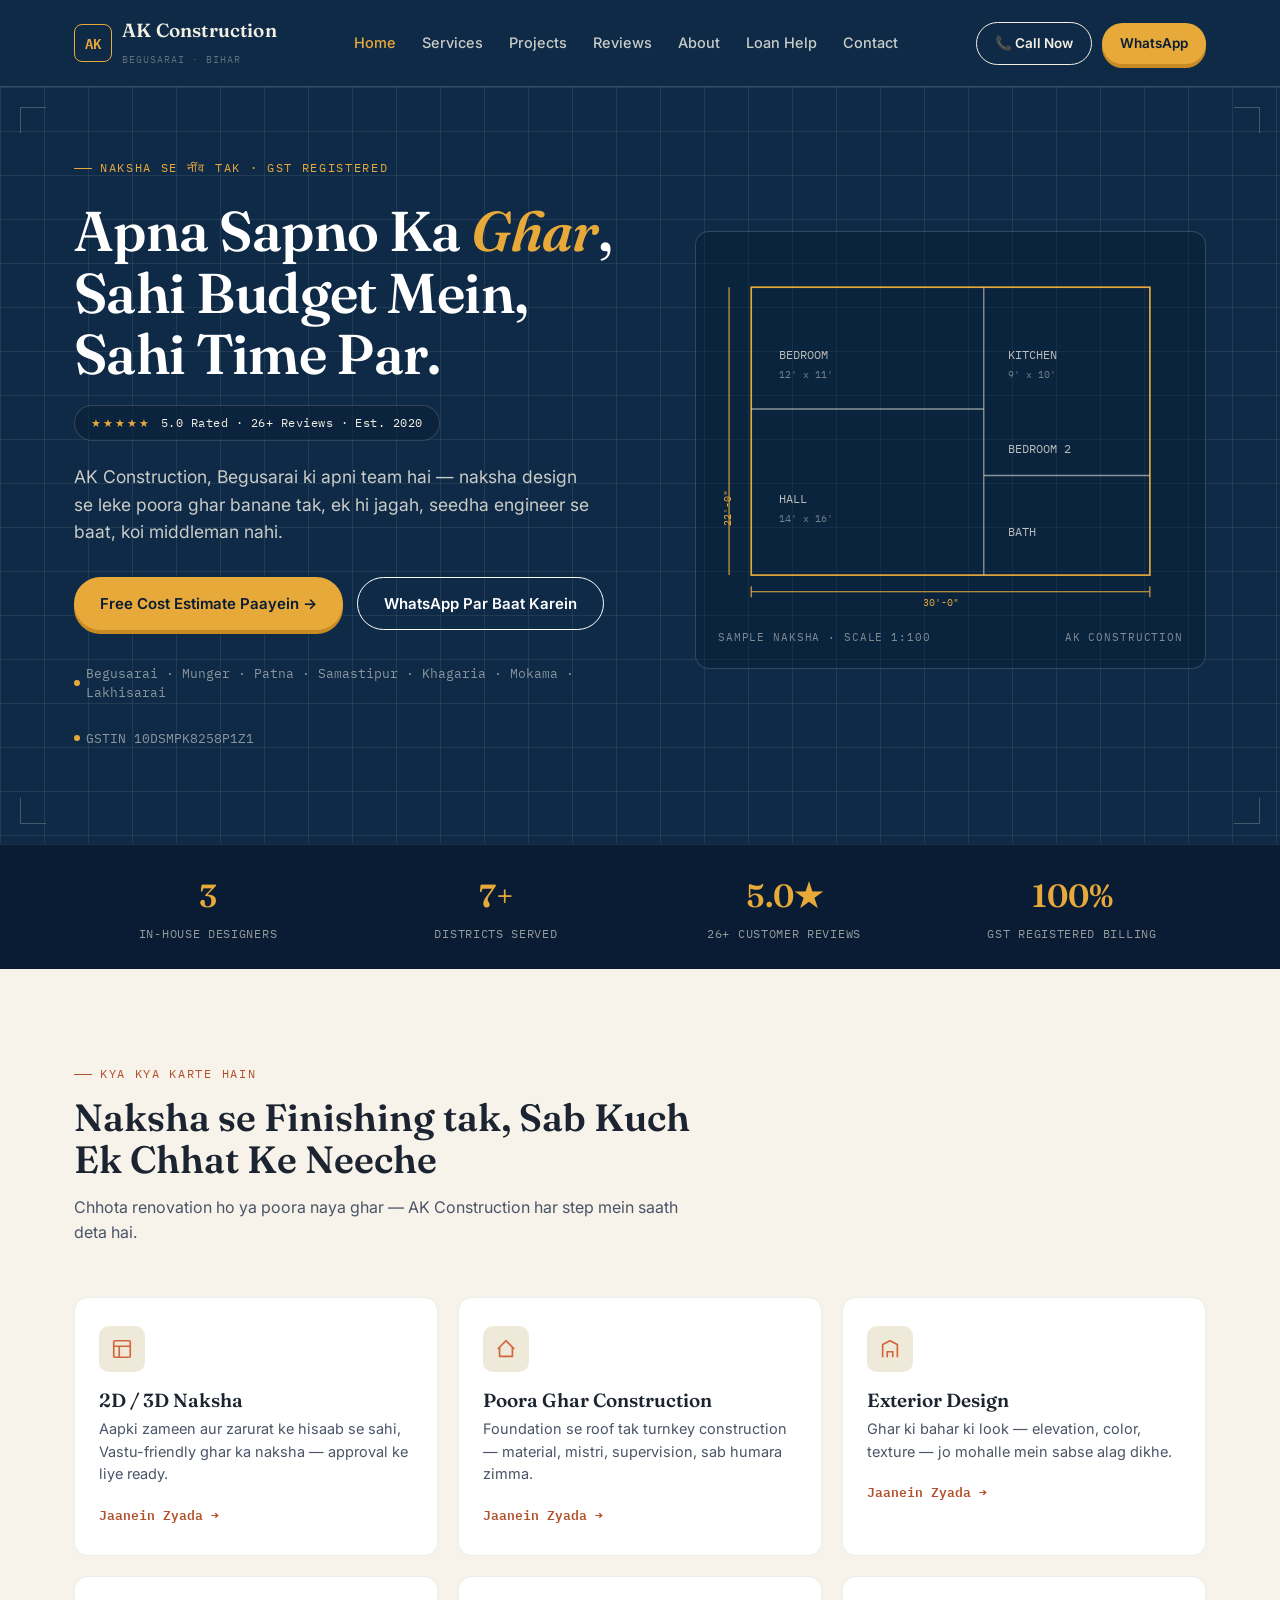
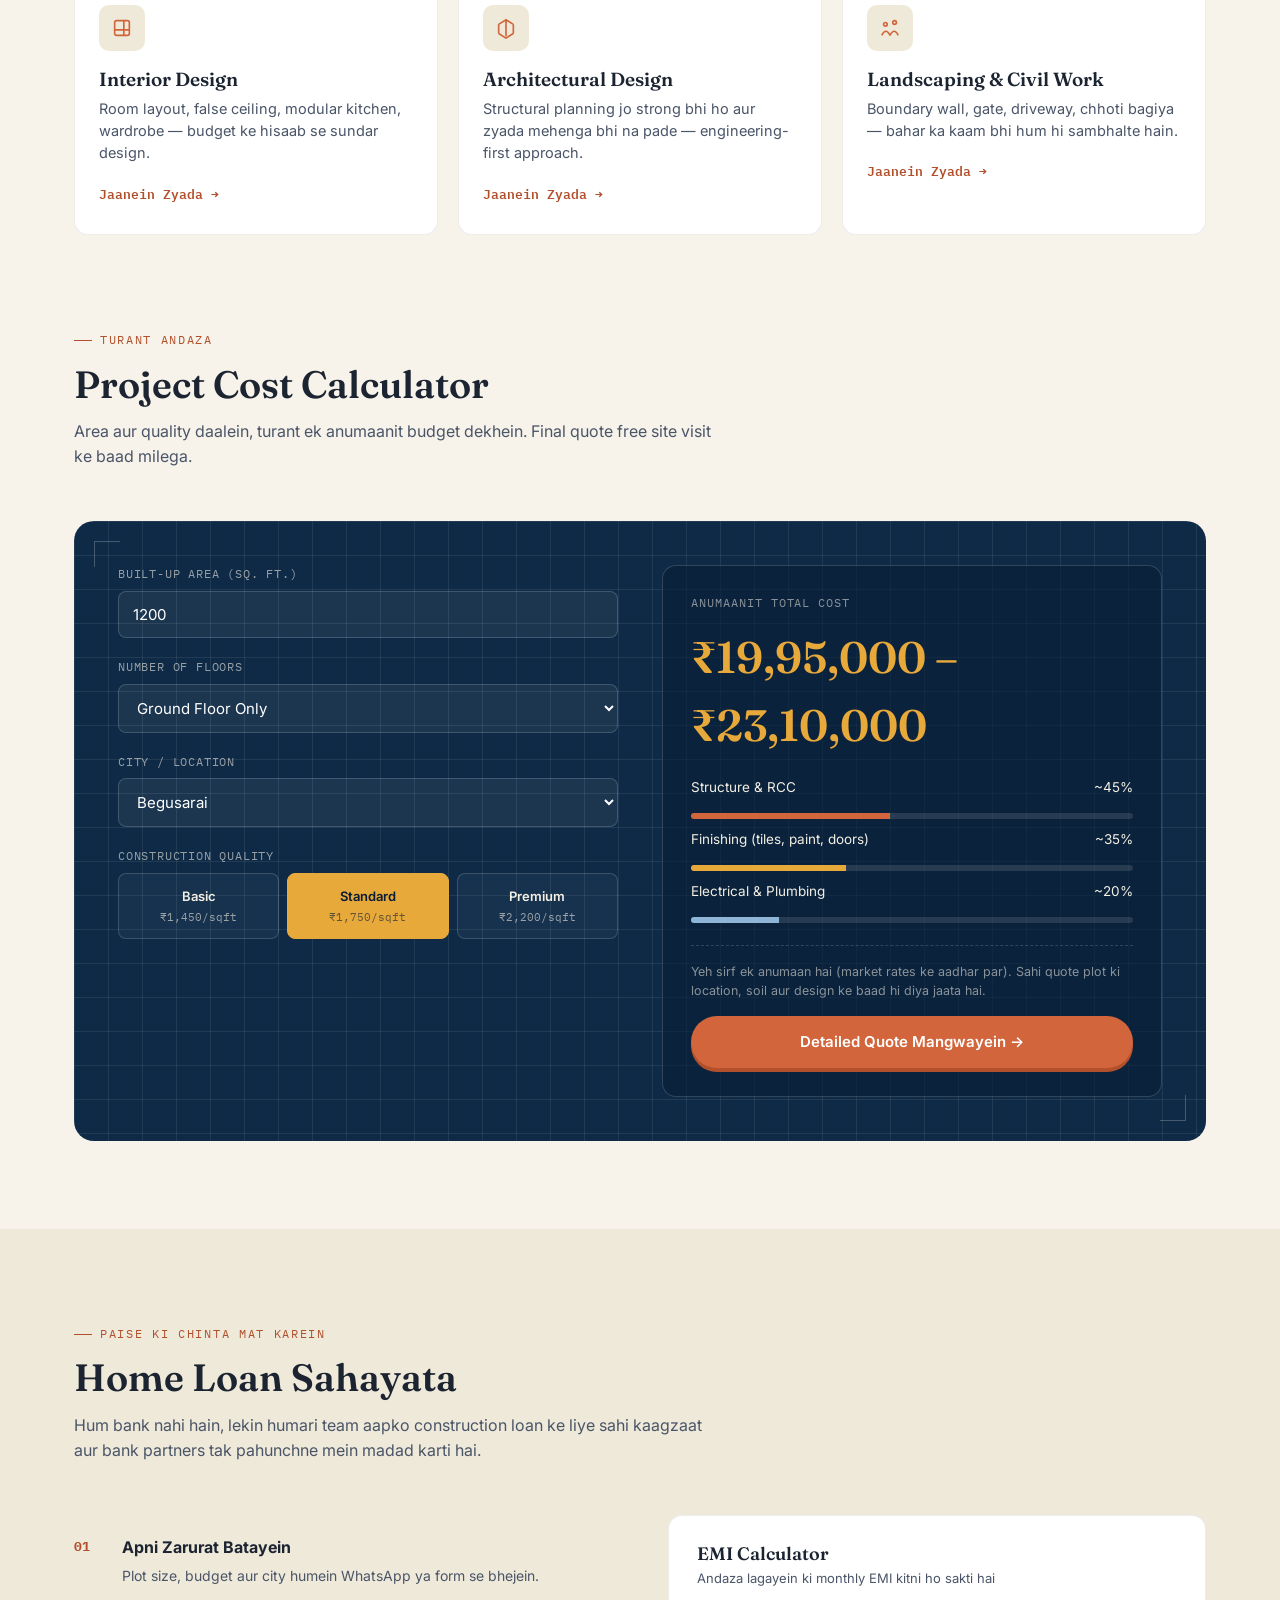
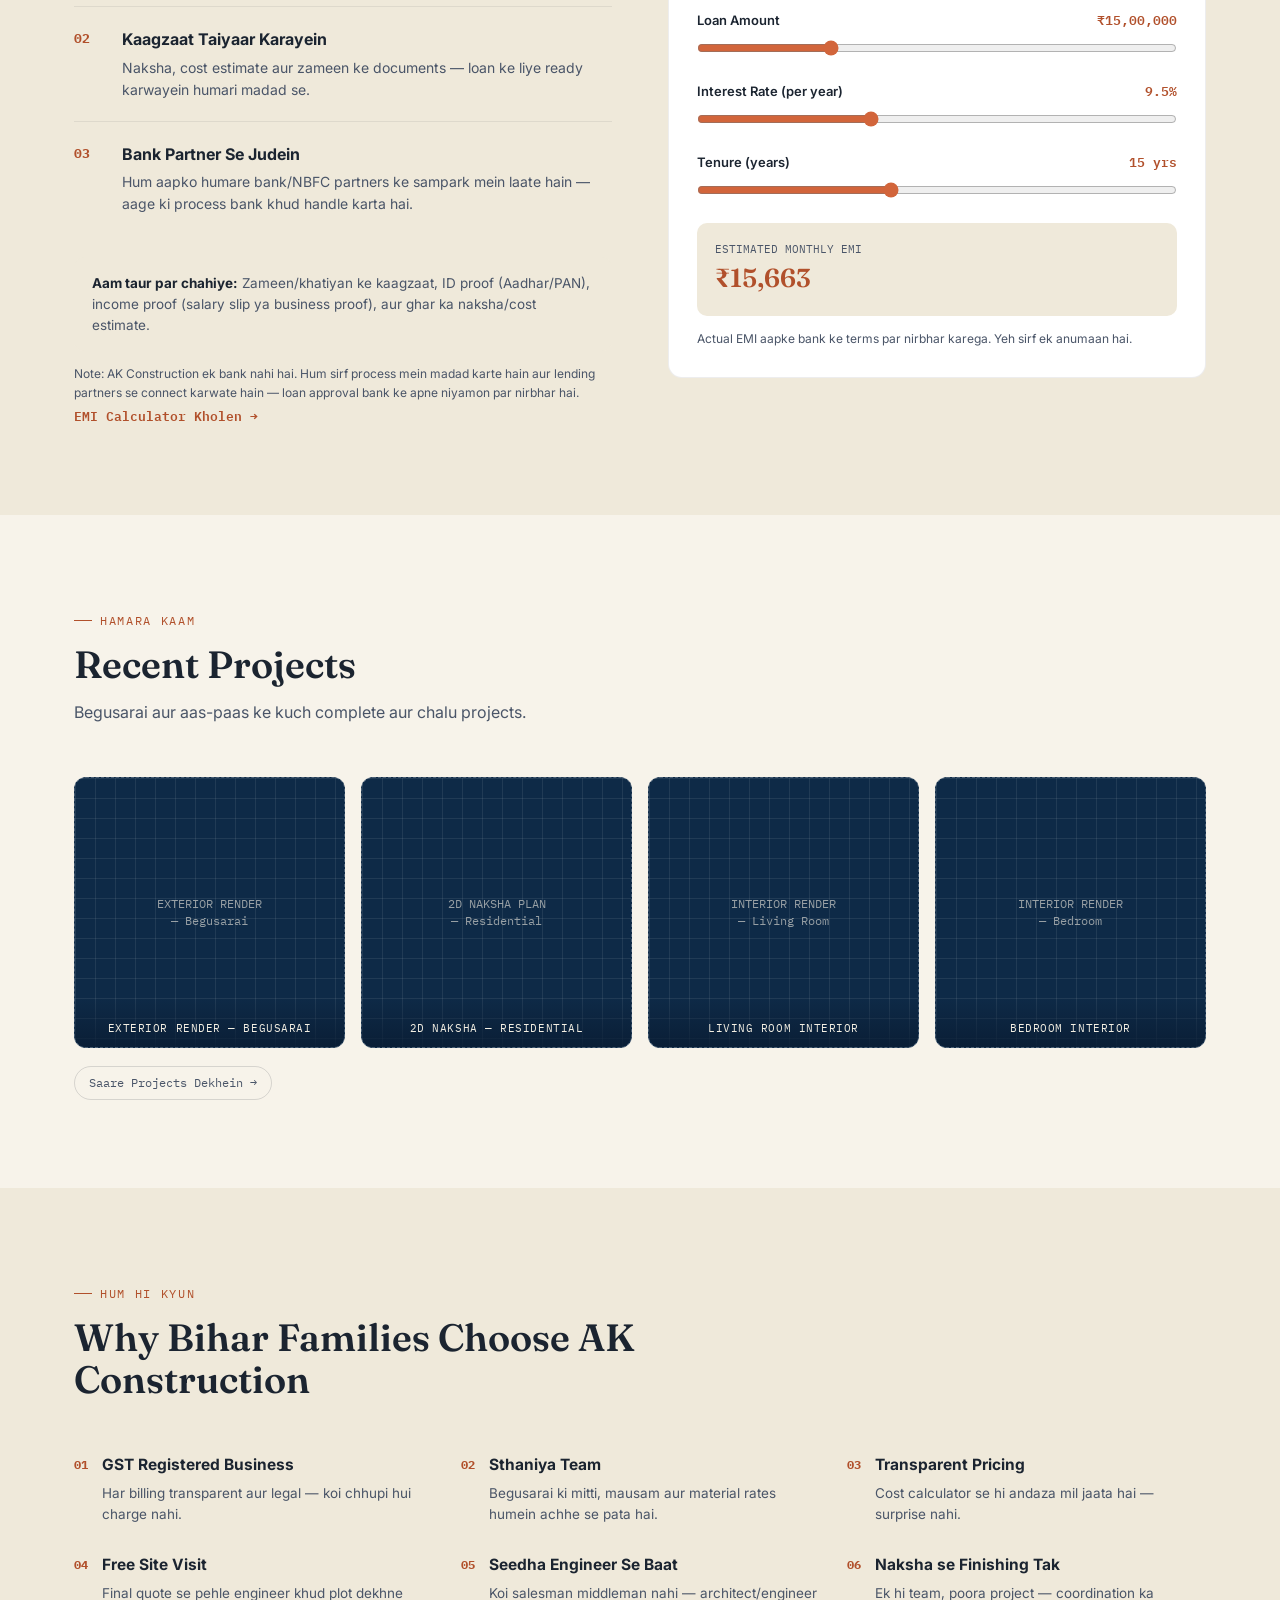
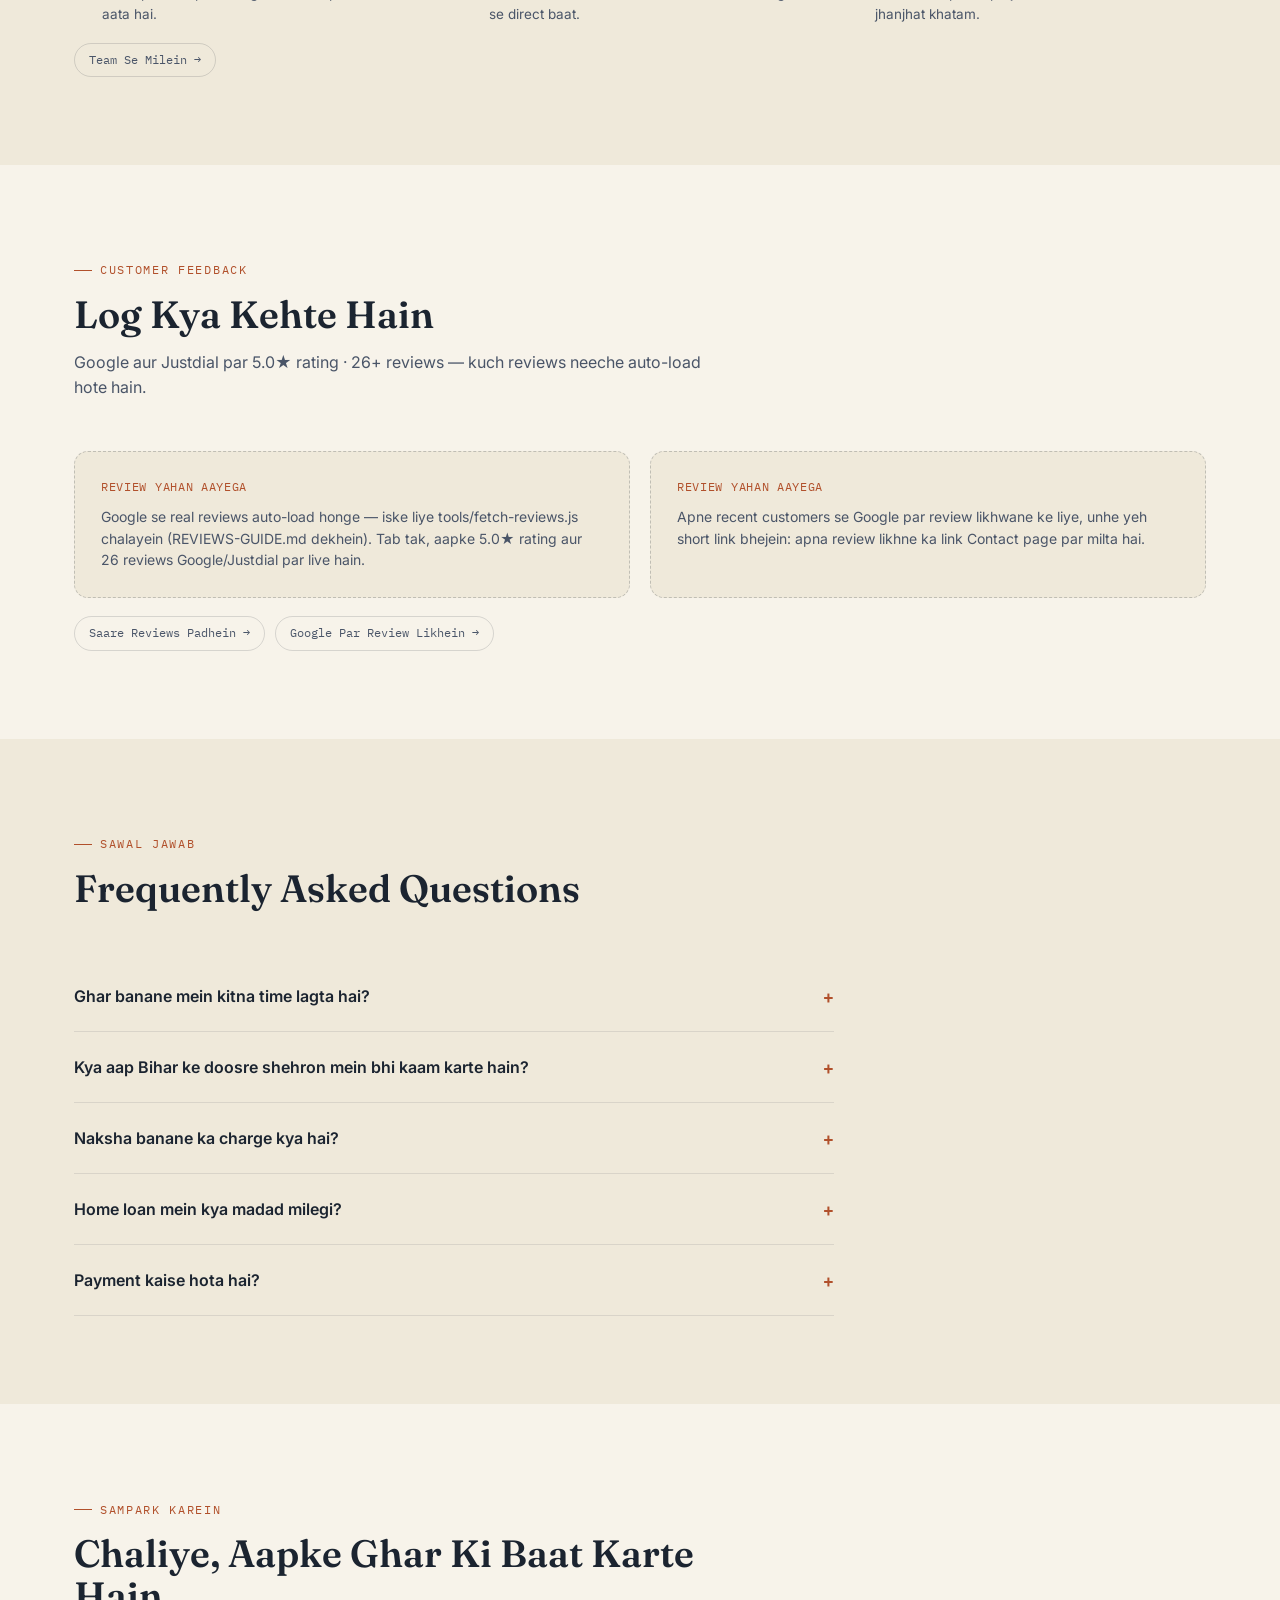
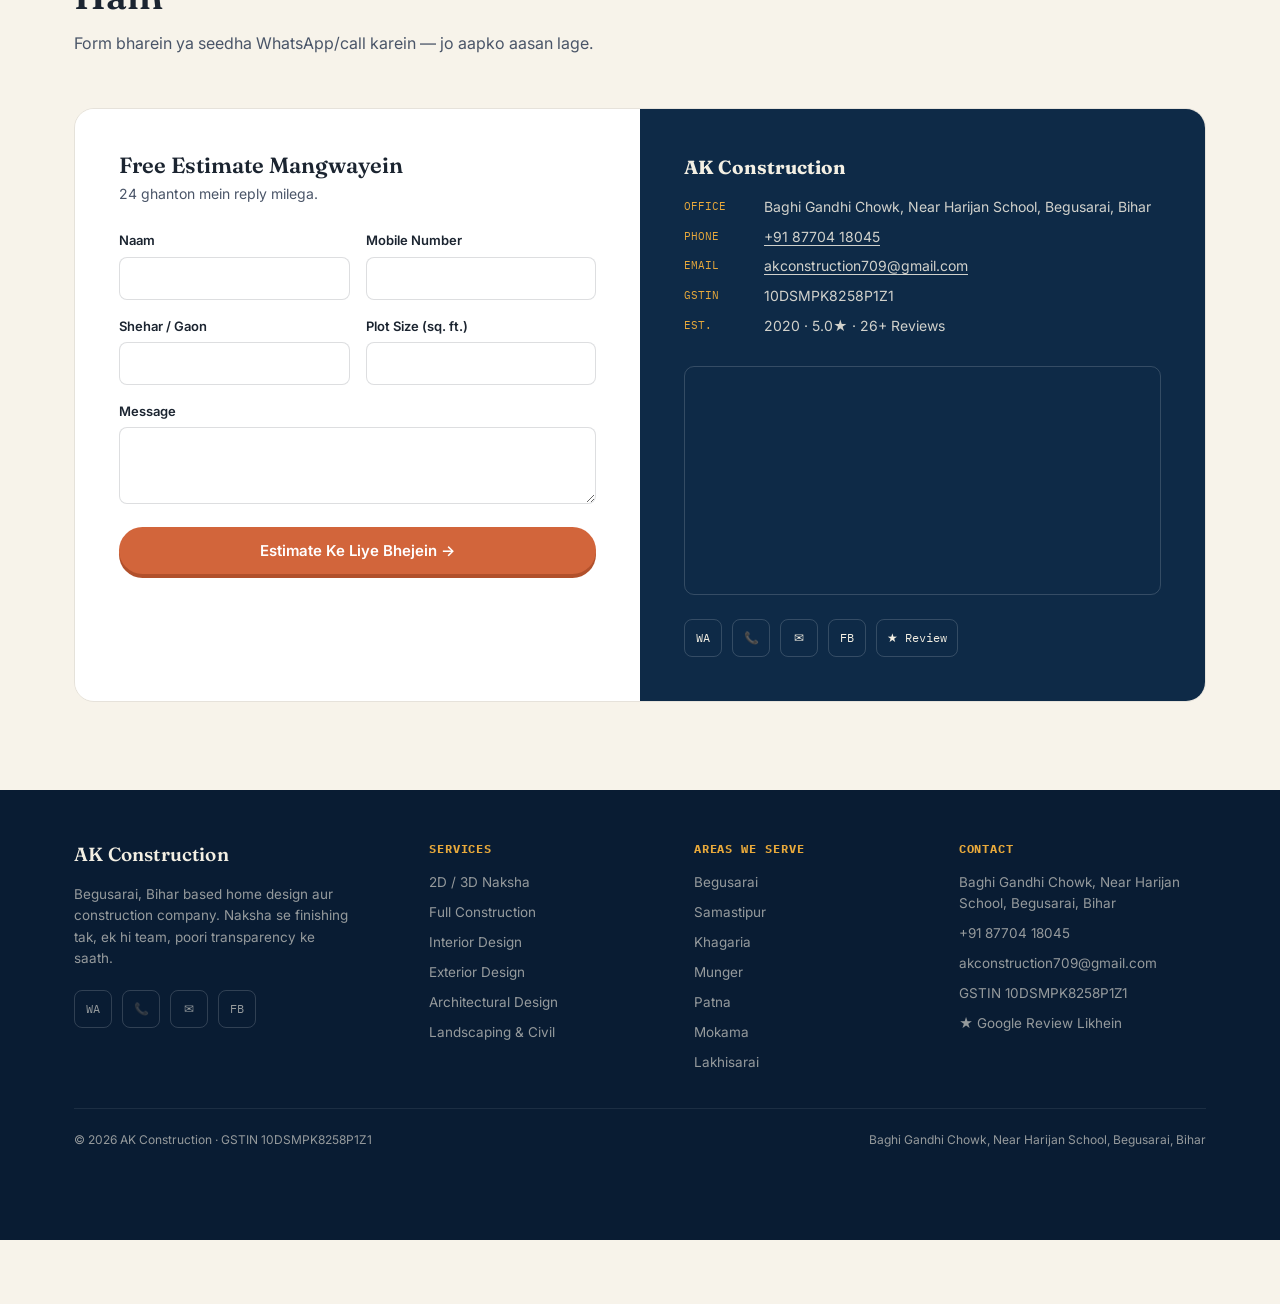
==== commit 1ed3c67d: "website completed except for images and review" ====
--- a/index.html
+++ b/index.html
@@ -3,521 +3,133 @@
 <head>
 <meta charset="UTF-8">
 <meta name="viewport" content="width=device-width, initial-scale=1.0">
-<title>AK Construction — Begusarai, Bihar | Ghar Banwayein Sahi Budget Mein</title>
-<meta name="description" content="AK Construction — Begusarai, Bihar based home design aur construction company. 2D/3D naksha, interior-exterior design, aur turnkey ghar construction. Free cost estimate abhi paayein.">
+<title>AK Construction — House Construction in Begusarai, Bihar | Naksha se Neev Tak</title>
+<meta name="description" content="AK Construction — Begusarai, Bihar ki apni construction company. 2D/3D naksha, ghar construction, interior-exterior design. 5.0★ rated, 26+ reviews, GST registered. Free estimate: +91 87704 18045.">
+<meta name="keywords" content="house construction in Begusarai, contractor in Begusarai, ghar banane wala contractor, civil contractor Begusarai, AK Construction, home design Begusarai">
+<link rel="canonical" href="https://akconstructionhomedesign.com/">
+<meta property="og:type" content="website">
+<meta property="og:site_name" content="AK Construction">
+<meta property="og:title" content="AK Construction — House Construction in Begusarai, Bihar">
+<meta property="og:description" content="Naksha se finishing tak — 5.0★ rated home design aur construction company, Begusarai, Bihar. Free cost estimate paayein.">
+<meta property="og:url" content="https://akconstructionhomedesign.com/">
+<meta property="og:image" content="https://akconstructionhomedesign.com/assets/images/og-cover.jpg">
+<meta property="og:locale" content="en_IN">
+<meta name="twitter:card" content="summary_large_image">
 <link rel="preconnect" href="https://fonts.googleapis.com">
 <link rel="preconnect" href="https://fonts.gstatic.com" crossorigin>
 <link href="https://fonts.googleapis.com/css2?family=Fraunces:ital,opsz,wght@0,9..144,400;0,9..144,500;0,9..144,600;0,9..144,700;1,9..144,500&family=Inter:wght@400;500;600;700;800&family=IBM+Plex+Mono:wght@400;500;600&display=swap" rel="stylesheet">
-<style>
-  :root{
-    --blueprint: #0E2A47;
-    --blueprint-deep: #091C33;
-    --grid-line: rgba(255,255,255,0.08);
-    --grid-line-strong: rgba(255,255,255,0.16);
-    --paper: #F7F3EA;
-    --paper-dim: #EFE9DA;
-    --ink: #1B2430;
-    --ink-soft: #4A5568;
-    --ochre: #E8A93B;
-    --ochre-deep: #C88A22;
-    --terracotta: #D2653B;
-    --terracotta-deep: #B1502B;
-    --cream-text: #F3EFE3;
-    --line-on-dark: rgba(243,239,227,0.35);
-
-    --font-display: 'Fraunces', serif;
-    --font-body: 'Inter', sans-serif;
-    --font-mono: 'IBM Plex Mono', monospace;
-
-    --radius: 14px;
-    --container: 1180px;
-  }
-
-  *{ box-sizing:border-box; margin:0; padding:0; }
-  html{ scroll-behavior:smooth; }
-  @media (prefers-reduced-motion: reduce){
-    html{ scroll-behavior:auto; }
-    *{ animation-duration:0.001ms !important; animation-iteration-count:1 !important; transition-duration:0.001ms !important; }
-  }
-
-  body{
-    font-family:var(--font-body);
-    color:var(--ink);
-    background:var(--paper);
-    line-height:1.55;
-    -webkit-font-smoothing:antialiased;
-    padding-bottom:64px; /* room for mobile sticky bar */
-  }
-
-  a{ color:inherit; text-decoration:none; }
-  img{ max-width:100%; display:block; }
-  button{ font-family:inherit; cursor:pointer; border:none; background:none; }
-
-  :focus-visible{
-    outline:3px solid var(--ochre);
-    outline-offset:2px;
-  }
-
-  .wrap{ max-width:var(--container); margin:0 auto; padding:0 24px; }
-
-  .eyebrow{
-    font-family:var(--font-mono);
-    font-size:12px;
-    letter-spacing:0.14em;
-    text-transform:uppercase;
-    display:inline-flex;
-    align-items:center;
-    gap:8px;
-  }
-  .eyebrow::before{
-    content:"";
-    width:18px; height:1px;
-    background:currentColor;
-    display:inline-block;
-  }
-
-  h1,h2,h3{ font-family:var(--font-display); font-weight:600; line-height:1.1; }
-
-  /* ============ BUTTONS ============ */
-  .btn{
-    display:inline-flex;
-    align-items:center;
-    justify-content:center;
-    gap:8px;
-    padding:14px 26px;
-    border-radius:999px;
-    font-weight:600;
-    font-size:15px;
-    transition:transform .15s ease, box-shadow .15s ease, background .15s ease;
-    white-space:nowrap;
-  }
-  .btn:active{ transform:scale(0.97); }
-  .btn-ochre{
-    background:var(--ochre);
-    color:var(--blueprint-deep);
-    box-shadow:0 4px 0 var(--ochre-deep);
-  }
-  .btn-ochre:hover{ background:#EEB755; }
-  .btn-terracotta{
-    background:var(--terracotta);
-    color:#fff;
-    box-shadow:0 4px 0 var(--terracotta-deep);
-  }
-  .btn-terracotta:hover{ background:#DA7248; }
-  .btn-outline{
-    background:transparent;
-    border:1.5px solid currentColor;
-    color:inherit;
-  }
-  .btn-outline:hover{ background:rgba(0,0,0,0.04); }
-  .btn-sm{ padding:10px 18px; font-size:13.5px; }
-
-  /* ============ HEADER ============ */
-  header{
-    position:sticky; top:0; z-index:50;
-    background:var(--blueprint);
-    border-bottom:1px solid var(--grid-line-strong);
-  }
-  .header-inner{
-    display:flex; align-items:center; justify-content:space-between;
-    padding:16px 24px;
-    max-width:var(--container); margin:0 auto;
-  }
-  .logo{
-    display:flex; align-items:center; gap:10px;
-    color:var(--cream-text);
-  }
-  .logo-mark{
-    width:38px; height:38px;
-    border:1.5px solid var(--ochre);
-    border-radius:8px;
-    display:flex; align-items:center; justify-content:center;
-    font-family:var(--font-mono);
-    font-weight:600;
-    color:var(--ochre);
-    font-size:14px;
-  }
-  .logo-text{ font-family:var(--font-display); font-size:19px; font-weight:600; letter-spacing:0.01em; }
-  .logo-sub{ font-family:var(--font-mono); font-size:10px; letter-spacing:0.1em; color:var(--line-on-dark); text-transform:uppercase; }
-
-  nav.main-nav{ display:flex; gap:28px; align-items:center; }
-  nav.main-nav a{
-    color:var(--cream-text); opacity:0.82; font-size:14.5px; font-weight:500;
-  }
-  nav.main-nav a:hover{ opacity:1; }
-
-  .header-cta{ display:flex; gap:10px; }
-  .nav-toggle{ display:none; }
-
-  @media (max-width:920px){
-    nav.main-nav{ display:none; }
-    .header-cta .btn-label{ display:none; }
-    .header-cta .btn{ padding:12px; }
-  }
-
-  /* ============ MOBILE STICKY BAR ============ */
-  .mobile-bar{
-    position:fixed; bottom:0; left:0; right:0; z-index:60;
-    display:none;
-    background:var(--blueprint-deep);
-    border-top:1px solid var(--grid-line-strong);
-  }
-  .mobile-bar-inner{
-    display:flex;
-  }
-  .mobile-bar a{
-    flex:1;
-    display:flex; align-items:center; justify-content:center; gap:8px;
-    padding:16px 8px;
-    font-weight:700; font-size:14.5px;
-    color:#fff;
-  }
-  .mobile-bar a.call{ background:var(--ochre); color:var(--blueprint-deep); }
-  .mobile-bar a.wa{ background:var(--terracotta); }
-  @media (max-width:920px){ .mobile-bar{ display:block; } }
-
-  /* ============ BLUEPRINT SECTION (hero + dark bands) ============ */
-  .blueprint{
-    background:
-      linear-gradient(var(--grid-line) 1px, transparent 1px) 0 0/44px 44px,
-      linear-gradient(90deg, var(--grid-line) 1px, transparent 1px) 0 0/44px 44px,
-      var(--blueprint);
-    color:var(--cream-text);
-    position:relative;
-    overflow:hidden;
-  }
-  .corner-mark{
-    position:absolute; width:26px; height:26px;
-    border:1.5px solid var(--line-on-dark);
-    opacity:0.7;
-  }
-  .corner-mark::before, .corner-mark::after{ content:""; position:absolute; background:var(--line-on-dark); }
-  .corner-mark.tl{ top:20px; left:20px; border-right:none; border-bottom:none; }
-  .corner-mark.tr{ top:20px; right:20px; border-left:none; border-bottom:none; }
-  .corner-mark.bl{ bottom:20px; left:20px; border-right:none; border-top:none; }
-  .corner-mark.br{ bottom:20px; right:20px; border-left:none; border-top:none; }
-
-  /* ============ HERO ============ */
-  .hero{ padding:72px 0 96px; }
-  .hero-grid{
-    display:grid; grid-template-columns:1.05fr 0.95fr; gap:56px; align-items:center;
-  }
-  .hero-eyebrow{ color:var(--ochre); margin-bottom:22px; }
-  .hero h1{
-    font-size:clamp(34px, 4.6vw, 56px);
-    color:#fff;
-    margin-bottom:20px;
-    letter-spacing:-0.01em;
-  }
-  .hero h1 em{ font-style:italic; color:var(--ochre); }
-  .hero p.lede{
-    font-size:17.5px;
-    color:var(--line-on-dark);
-    color:rgba(243,239,227,0.82);
-    max-width:520px;
-    margin-bottom:32px;
-  }
-  .hero-actions{ display:flex; gap:14px; flex-wrap:wrap; margin-bottom:34px; }
-  .hero-meta{
-    display:flex; gap:26px; flex-wrap:wrap;
-    font-family:var(--font-mono); font-size:12.5px; color:rgba(243,239,227,0.55);
-  }
-  .hero-meta span{ display:flex; align-items:center; gap:6px; }
-  .dot{ width:6px; height:6px; border-radius:50%; background:var(--ochre); display:inline-block; }
-
-  /* blueprint house illustration */
-  .plan-card{
-    background:rgba(9,28,51,0.4);
-    border:1px solid var(--grid-line-strong);
-    border-radius:var(--radius);
-    padding:22px;
-    position:relative;
-  }
-  .plan-card svg{ width:100%; height:auto; }
-  .plan-label-row{
-    display:flex; justify-content:space-between; align-items:center;
-    font-family:var(--font-mono); font-size:11px; letter-spacing:0.08em;
-    color:rgba(243,239,227,0.5);
-    margin-top:14px;
-    text-transform:uppercase;
-  }
-
-  @media (max-width:920px){
-    .hero-grid{ grid-template-columns:1fr; }
-    .hero{ padding:44px 0 64px; }
-    .plan-card{ order:-1; }
-  }
-
-  /* ============ TRUST BAR ============ */
-  .trust-bar{
-    background:var(--blueprint-deep);
-    border-top:1px solid var(--grid-line);
-    padding:26px 0;
-  }
-  .trust-grid{
-    display:grid; grid-template-columns:repeat(4,1fr); gap:20px;
-    text-align:center;
-  }
-  .trust-item .num{
-    font-family:var(--font-display); font-size:clamp(22px,2.6vw,32px); font-weight:600; color:var(--ochre);
-  }
-  .trust-item .label{
-    font-family:var(--font-mono); font-size:11.5px; color:rgba(243,239,227,0.6);
-    text-transform:uppercase; letter-spacing:0.06em; margin-top:4px;
-  }
-  @media (max-width:700px){ .trust-grid{ grid-template-columns:repeat(2,1fr); row-gap:26px; } }
-
-  /* ============ SECTION SHELL ============ */
-  section{ padding:88px 0; }
-  .section-head{ max-width:640px; margin-bottom:52px; }
-  .section-head .eyebrow{ color:var(--terracotta-deep); margin-bottom:14px; }
-  .section-head h2{ font-size:clamp(26px,3.4vw,38px); color:var(--ink); margin-bottom:14px; }
-  .section-head p{ color:var(--ink-soft); font-size:16px; }
-  @media (max-width:700px){ section{ padding:60px 0; } }
-
-  /* ============ SERVICES ============ */
-  .services-grid{
-    display:grid; grid-template-columns:repeat(3,1fr); gap:20px;
-  }
-  .service-card{
-    background:#fff;
-    border:1px solid rgba(27,36,48,0.08);
-    border-radius:var(--radius);
-    padding:28px 24px;
-    transition:transform .18s ease, box-shadow .18s ease;
-  }
-  .service-card:hover{ transform:translateY(-3px); box-shadow:0 14px 30px rgba(14,42,71,0.1); }
-  .service-icon{
-    width:46px; height:46px;
-    border-radius:10px;
-    background:var(--paper-dim);
-    display:flex; align-items:center; justify-content:center;
-    margin-bottom:18px;
-    color:var(--terracotta);
-  }
-  .service-card h3{ font-size:19px; margin-bottom:8px; color:var(--ink); }
-  .service-card p{ font-size:14.5px; color:var(--ink-soft); margin-bottom:16px; }
-  .service-card .learn{
-    font-family:var(--font-mono); font-size:12.5px; color:var(--terracotta-deep); font-weight:600;
-    display:inline-flex; align-items:center; gap:6px;
-  }
-  @media (max-width:900px){ .services-grid{ grid-template-columns:repeat(2,1fr); } }
-  @media (max-width:600px){ .services-grid{ grid-template-columns:1fr; } }
-
-  /* ============ CALCULATOR ============ */
-  .calc-shell{
-    background:var(--blueprint);
-    background:
-      linear-gradient(var(--grid-line) 1px, transparent 1px) 0 0/34px 34px,
-      linear-gradient(90deg, var(--grid-line) 1px, transparent 1px) 0 0/34px 34px,
-      var(--blueprint);
-    border-radius:20px;
-    padding:44px;
-    color:var(--cream-text);
-    position:relative;
-    overflow:hidden;
-  }
-  .calc-grid{ display:grid; grid-template-columns:1fr 1fr; gap:44px; }
-  .calc-form label{
-    display:block; font-family:var(--font-mono); font-size:11.5px; text-transform:uppercase; letter-spacing:0.07em;
-    color:rgba(243,239,227,0.6); margin-bottom:8px;
-  }
-  .field{ margin-bottom:20px; }
-  .field input[type=number], .field select{
-    width:100%; padding:13px 14px;
-    background:rgba(247,243,234,0.06);
-    border:1px solid var(--grid-line-strong);
-    border-radius:8px;
-    color:#fff; font-size:15px; font-family:var(--font-body);
-  }
-  .field input[type=number]:focus, .field select:focus{ border-color:var(--ochre); }
-  .tier-row{ display:grid; grid-template-columns:repeat(3,1fr); gap:8px; }
-  .tier-btn{
-    padding:12px 8px; border-radius:8px; text-align:center;
-    border:1px solid var(--grid-line-strong);
-    font-size:13px; font-weight:600;
-    background:rgba(247,243,234,0.04); color:var(--cream-text);
-  }
-  .tier-btn small{ display:block; font-family:var(--font-mono); font-weight:400; font-size:10.5px; opacity:0.6; margin-top:3px; }
-  .tier-btn.active{ background:var(--ochre); color:var(--blueprint-deep); border-color:var(--ochre); }
-
-  .calc-result{
-    background:rgba(9,28,51,0.55);
-    border:1px solid var(--grid-line-strong);
-    border-radius:14px;
-    padding:28px;
-    display:flex; flex-direction:column; justify-content:space-between;
-  }
-  .result-label{ font-family:var(--font-mono); font-size:12px; text-transform:uppercase; letter-spacing:0.08em; color:rgba(243,239,227,0.55); margin-bottom:10px; }
-  .result-amount{ font-family:var(--font-display); font-size:clamp(30px,4vw,44px); color:var(--ochre); font-weight:600; margin-bottom:18px; }
-  .breakup{ display:flex; flex-direction:column; gap:10px; margin-bottom:22px; }
-  .breakup-row{ display:flex; justify-content:space-between; align-items:center; font-size:13.5px; }
-  .breakup-bar{ height:6px; border-radius:4px; background:rgba(243,239,227,0.12); overflow:hidden; margin-top:5px; }
-  .breakup-fill{ height:100%; background:var(--terracotta); }
-  .calc-disclaimer{
-    font-size:12.5px; color:rgba(243,239,227,0.55); border-top:1px dashed var(--grid-line-strong);
-    padding-top:16px; margin-top:auto; margin-bottom:16px;
-  }
-  @media (max-width:900px){ .calc-grid{ grid-template-columns:1fr; } .calc-shell{ padding:28px 22px; } }
-
-  /* ============ HOME LOAN ============ */
-  .loan-wrap{
-    display:grid; grid-template-columns:1fr 1fr; gap:56px; align-items:start;
-  }
-  .loan-steps{ display:flex; flex-direction:column; gap:0; }
-  .loan-step{ display:flex; gap:18px; padding:20px 0; border-bottom:1px solid rgba(27,36,48,0.08); }
-  .loan-step:last-child{ border-bottom:none; }
-  .step-num{
-    font-family:var(--font-mono); font-size:13px; color:var(--terracotta-deep); font-weight:700;
-    width:30px; flex-shrink:0; padding-top:2px;
-  }
-  .loan-step h4{ font-size:16px; margin-bottom:5px; color:var(--ink); font-family:var(--font-body); font-weight:700; }
-  .loan-step p{ font-size:14px; color:var(--ink-soft); }
-  .docs-note{
-    margin-top:22px; background:var(--paper-dim); border-radius:10px; padding:16px 18px; font-size:13.5px; color:var(--ink-soft);
-  }
-  .docs-note strong{ color:var(--ink); }
-
-  .emi-card{
-    background:#fff; border:1px solid rgba(27,36,48,0.08); border-radius:var(--radius); padding:28px;
-  }
-  .emi-card h3{ font-size:18px; margin-bottom:4px; color:var(--ink); }
-  .emi-card .sub{ font-size:13px; color:var(--ink-soft); margin-bottom:22px; }
-  .emi-field{ margin-bottom:18px; }
-  .emi-field label{ display:flex; justify-content:space-between; font-size:13px; font-weight:600; color:var(--ink); margin-bottom:8px; }
-  .emi-field .val{ font-family:var(--font-mono); color:var(--terracotta-deep); }
-  input[type=range]{ width:100%; accent-color:var(--terracotta); }
-  .emi-out{
-    background:var(--paper-dim); border-radius:10px; padding:18px; margin-top:8px;
-    display:flex; justify-content:space-between; align-items:center;
-  }
-  .emi-out .amt{ font-family:var(--font-display); font-size:26px; color:var(--terracotta-deep); font-weight:600; }
-  .emi-out .lbl{ font-family:var(--font-mono); font-size:11px; text-transform:uppercase; color:var(--ink-soft); }
-  .loan-disclaimer{ font-size:12px; color:var(--ink-soft); margin-top:14px; }
-  @media (max-width:900px){ .loan-wrap{ grid-template-columns:1fr; gap:36px; } }
-
-  /* ============ GALLERY ============ */
-  .gallery-grid{ display:grid; grid-template-columns:repeat(4,1fr); gap:16px; }
-  .gallery-item{
-    aspect-ratio:1/1; border-radius:12px; overflow:hidden; position:relative;
-    background:var(--blueprint);
-    background-image:
-      linear-gradient(var(--grid-line) 1px, transparent 1px), linear-gradient(90deg, var(--grid-line) 1px, transparent 1px);
-    background-size:20px 20px;
-    display:flex; align-items:center; justify-content:center; text-align:center; padding:16px;
-    border:1px dashed rgba(255,255,255,0.25);
-  }
-  .gallery-item span{ font-family:var(--font-mono); font-size:11.5px; color:rgba(243,239,227,0.6); line-height:1.5; }
-  @media (max-width:900px){ .gallery-grid{ grid-template-columns:repeat(2,1fr); } }
-
-  /* ============ WHY CHOOSE ============ */
-  .why-grid{ display:grid; grid-template-columns:repeat(3,1fr); gap:28px; }
-  .why-item{ display:flex; gap:14px; }
-  .why-num{ font-family:var(--font-mono); font-size:12px; color:var(--terracotta-deep); font-weight:700; padding-top:3px; }
-  .why-item h4{ font-size:15.5px; margin-bottom:6px; color:var(--ink); }
-  .why-item p{ font-size:13.5px; color:var(--ink-soft); }
-  @media (max-width:900px){ .why-grid{ grid-template-columns:1fr 1fr; } }
-  @media (max-width:600px){ .why-grid{ grid-template-columns:1fr; } }
-
-  /* ============ TESTIMONIALS ============ */
-  .testi-grid{ display:grid; grid-template-columns:repeat(2,1fr); gap:20px; }
-  .testi-card{
-    border:1.5px dashed rgba(27,36,48,0.22);
-    border-radius:var(--radius);
-    padding:26px;
-    background:var(--paper-dim);
-    color:var(--ink-soft);
-  }
-  .testi-card .ph-title{ font-family:var(--font-mono); font-size:11.5px; text-transform:uppercase; letter-spacing:0.06em; color:var(--terracotta-deep); margin-bottom:10px; }
-  .testi-card p{ font-size:14px; }
-  @media (max-width:700px){ .testi-grid{ grid-template-columns:1fr; } }
-
-  /* ============ FAQ ============ */
-  .faq-list{ max-width:760px; }
-  .faq-item{ border-bottom:1px solid rgba(27,36,48,0.1); }
-  .faq-q{
-    width:100%; display:flex; justify-content:space-between; align-items:center;
-    padding:20px 0; text-align:left; font-weight:600; font-size:16px; color:var(--ink);
-  }
-  .faq-q .icon{ font-family:var(--font-mono); color:var(--terracotta-deep); transition:transform .2s ease; font-size:18px; }
-  .faq-item.open .faq-q .icon{ transform:rotate(45deg); }
-  .faq-a{ max-height:0; overflow:hidden; transition:max-height .25s ease; }
-  .faq-a p{ padding-bottom:20px; color:var(--ink-soft); font-size:14.5px; max-width:600px; }
-
-  /* ============ CONTACT ============ */
-  .contact-shell{
-    display:grid; grid-template-columns:1fr 1fr; gap:0;
-    border-radius:20px; overflow:hidden;
-    border:1px solid rgba(27,36,48,0.08);
-  }
-  .contact-form-side{ background:#fff; padding:44px; }
-  .contact-map-side{ background:var(--blueprint); color:var(--cream-text); padding:44px; display:flex; flex-direction:column; }
-  .contact-form-side h3{ font-size:22px; margin-bottom:6px; color:var(--ink); }
-  .contact-form-side .sub{ color:var(--ink-soft); font-size:14px; margin-bottom:26px; }
-  .form-row{ margin-bottom:16px; }
-  .form-row label{ display:block; font-size:13px; font-weight:600; color:var(--ink); margin-bottom:6px; }
-  .form-row input, .form-row textarea{
-    width:100%; padding:12px 14px; border:1px solid rgba(27,36,48,0.15); border-radius:8px; font-size:14.5px; font-family:inherit;
-  }
-  .form-row input:focus, .form-row textarea:focus{ border-color:var(--terracotta); }
-  .form-two{ display:grid; grid-template-columns:1fr 1fr; gap:16px; }
-
-  .contact-map-side h4{ font-family:var(--font-display); font-size:19px; margin-bottom:14px; }
-  .addr-line{ font-size:14px; color:rgba(243,239,227,0.85); margin-bottom:8px; display:flex; gap:10px; }
-  .addr-line .k{ font-family:var(--font-mono); font-size:10.5px; color:var(--ochre); text-transform:uppercase; width:70px; flex-shrink:0; padding-top:2px; }
-  .map-embed{ margin-top:22px; border-radius:10px; overflow:hidden; border:1px solid var(--grid-line-strong); }
-  .map-embed iframe{ width:100%; height:220px; border:0; filter:grayscale(0.2) contrast(1.05); }
-  .contact-socials{ margin-top:auto; padding-top:24px; display:flex; gap:10px; }
-  .soc-btn{ width:38px; height:38px; border-radius:8px; border:1px solid var(--grid-line-strong); display:flex; align-items:center; justify-content:center; font-family:var(--font-mono); font-size:12px; }
-
-  @media (max-width:900px){ .contact-shell{ grid-template-columns:1fr; } .form-two{ grid-template-columns:1fr; } }
-
-  /* ============ FOOTER ============ */
-  footer{ background:var(--blueprint-deep); color:rgba(243,239,227,0.6); padding:50px 0 90px; }
-  .footer-grid{ display:grid; grid-template-columns:1.4fr 1fr 1fr; gap:40px; margin-bottom:36px; }
-  .footer-brand .logo-text{ color:var(--cream-text); }
-  .footer-brand p{ font-size:13.5px; margin-top:14px; max-width:280px; line-height:1.6; }
-  footer h5{ font-family:var(--font-mono); font-size:11.5px; text-transform:uppercase; letter-spacing:0.08em; color:var(--ochre); margin-bottom:14px; }
-  footer ul{ list-style:none; display:flex; flex-direction:column; gap:9px; }
-  footer ul a{ font-size:13.5px; }
-  footer ul a:hover{ color:var(--cream-text); }
-  .footer-bottom{ border-top:1px solid rgba(255,255,255,0.08); padding-top:22px; font-size:12px; display:flex; justify-content:space-between; flex-wrap:wrap; gap:10px; }
-  @media (max-width:800px){ .footer-grid{ grid-template-columns:1fr; } }
-  @media (max-width:920px){ footer{ padding-bottom:90px; } }
-
-  /* location tags */
-  .tag-row{ display:flex; flex-wrap:wrap; gap:10px; margin-top:18px; }
-  .tag-chip{
-    font-family:var(--font-mono); font-size:12px; padding:7px 14px; border-radius:999px;
-    border:1px solid rgba(27,36,48,0.15); color:var(--ink-soft);
-  }
-
-</style>
+<link rel="stylesheet" href="assets/css/style.css">
+<script type="application/ld+json">
+{
+  "@context": "https://schema.org",
+  "@type": "LocalBusiness",
+  "@id": "https://akconstructionhomedesign.com/#business",
+  "name": "AK Construction",
+  "alternateName": "AK Construction (Home Designing)",
+  "description": "Home design and construction company in Begusarai, Bihar offering 2D/3D naksha, house construction, interior and exterior design, architectural and landscaping services.",
+  "url": "https://akconstructionhomedesign.com/",
+  "telephone": "+918770418045",
+  "email": "akconstruction709@gmail.com",
+  "priceRange": "₹₹",
+  "foundingDate": "2020",
+  "image": "https://akconstructionhomedesign.com/assets/images/og-cover.jpg",
+  "logo": "https://akconstructionhomedesign.com/assets/images/og-cover.jpg",
+  "address": {
+    "@type": "PostalAddress",
+    "streetAddress": "Baghi Gandhi Chowk, Near Harijan School",
+    "addressLocality": "Begusarai",
+    "addressRegion": "Bihar",
+    "postalCode": "851101",
+    "addressCountry": "IN"
+  },
+  "geo": { "@type": "GeoCoordinates", "latitude": 25.4288072, "longitude": 86.1301978 },
+  "hasMap": "https://www.google.com/maps?cid=4175429992218189827",
+  "aggregateRating": { "@type": "AggregateRating", "ratingValue": "5.0", "reviewCount": "26" },
+  "areaServed": [
+    { "@type": "City", "name": "Begusarai" },
+    { "@type": "City", "name": "Samastipur" },
+    { "@type": "City", "name": "Khagaria" },
+    { "@type": "City", "name": "Patna" },
+    { "@type": "City", "name": "Mokama" },
+    { "@type": "City", "name": "Lakhisarai" },
+    { "@type": "City", "name": "Munger" }
+  ],
+  "sameAs": [
+    "https://www.facebook.com/akconstruction309136",
+    "https://www.google.com/maps?cid=4175429992218189827"
+  ],
+  "taxID": "10DSMPK8258P1Z1"
+}
+</script>
+<script type="application/ld+json">
+{
+  "@context": "https://schema.org",
+  "@type": "FAQPage",
+  "mainEntity": [
+    {
+      "@type": "Question",
+      "name": "Ghar banane mein kitna time lagta hai?",
+      "acceptedAnswer": { "@type": "Answer", "text": "Ek standard 2-3 BHK ghar mein aam taur par 6-9 mahine lagte hain — size, design aur mausam par nirbhar karta hai. Exact timeline free site visit ke baad diya jaata hai." }
+    },
+    {
+      "@type": "Question",
+      "name": "Kya AK Construction Bihar ke doosre shehron mein bhi kaam karta hai?",
+      "acceptedAnswer": { "@type": "Answer", "text": "Haan, Begusarai ke alawa hum Samastipur, Khagaria, Munger, Lakhisarai, Mokama aur Patna mein bhi projects handle karte hain." }
+    },
+    {
+      "@type": "Question",
+      "name": "Naksha banane ka charge kya hai?",
+      "acceptedAnswer": { "@type": "Answer", "text": "Naksha ka charge plot size aur design complexity par nirbhar karta hai. WhatsApp par apna plot size bhejein, hum turant estimate denge." }
+    },
+    {
+      "@type": "Question",
+      "name": "Home loan mein kya madad milegi?",
+      "acceptedAnswer": { "@type": "Answer", "text": "Hum documentation taiyaar karne aur bank/NBFC partners se connect karwane mein madad karte hain. Loan approval bank ke apne process par nirbhar hai." }
+    },
+    {
+      "@type": "Question",
+      "name": "Payment kaise hota hai?",
+      "acceptedAnswer": { "@type": "Answer", "text": "Payment construction ke stages ke hisaab se hota hai (foundation, structure, finishing) — poora breakdown quote ke saath diya jaata hai, sab transparent aur likhit mein." }
+    }
+  ]
+}
+</script>
 </head>
 <body>
 
 <!-- ============ HEADER ============ -->
 <header>
   <div class="header-inner">
-    <a href="#top" class="logo">
+    <a href="index.html" class="logo">
       <span class="logo-mark">AK</span>
       <span>
         <span class="logo-text">AK Construction</span><br>
         <span class="logo-sub">Begusarai · Bihar</span>
       </span>
     </a>
-    <nav class="main-nav">
-      <a href="#services">Services</a>
-      <a href="#calculator">Cost Calculator</a>
-      <a href="#loan">Home Loan Help</a>
-      <a href="#gallery">Projects</a>
-      <a href="#about">About</a>
-      <a href="#contact">Contact</a>
+    <nav class="main-nav" aria-label="Main navigation">
+      <a href="index.html" aria-current="page">Home</a>
+      <a href="services.html">Services</a>
+      <a href="projects.html">Projects</a>
+      <a href="reviews.html">Reviews</a>
+      <a href="about.html">About</a>
+      <a href="loan.html">Loan Help</a>
+      <a href="contact.html">Contact</a>
     </nav>
     <div class="header-cta">
       <a class="btn btn-outline btn-sm" href="tel:+918770418045" style="color:var(--cream-text)"><span class="btn-label">📞 Call Now</span></a>
       <a class="btn btn-ochre btn-sm" href="https://wa.me/918770418045?text=Namaste%2C%20mujhe%20ghar%20banwana%20hai%2C%20please%20details%20bhejein." target="_blank" rel="noopener"><span class="btn-label">WhatsApp</span></a>
-    </div>
+      <button class="nav-toggle" aria-label="Open menu" aria-expanded="false">☰</button>
+    </div>
+  </div>
+  <div class="mobile-nav" id="mobileNav">
+    <a href="index.html" aria-current="page">Home</a>
+    <a href="services.html">Services</a>
+    <a href="projects.html">Projects</a>
+    <a href="reviews.html">Reviews</a>
+    <a href="about.html">About</a>
+    <a href="loan.html">Loan Help</a>
+    <a href="contact.html">Contact</a>
   </div>
 </header>
 
@@ -529,15 +141,16 @@
   <span class="corner-mark br"></span>
   <div class="wrap hero-grid">
     <div>
-      <div class="eyebrow hero-eyebrow">Naksha se Nींव tak · GST Registered</div>
+      <div class="eyebrow hero-eyebrow">Naksha se नींव tak · GST Registered</div>
       <h1>Apna Sapno Ka <em>Ghar</em>, Sahi Budget Mein, Sahi Time Par.</h1>
+      <div class="hero-badge"><span class="stars">★★★★★</span> 5.0 Rated · 26+ Reviews · Est. 2020</div>
       <p class="lede">AK Construction, Begusarai ki apni team hai — naksha design se leke poora ghar banane tak, ek hi jagah, seedha engineer se baat, koi middleman nahi.</p>
       <div class="hero-actions">
         <a href="#calculator" class="btn btn-ochre">Free Cost Estimate Paayein →</a>
         <a href="https://wa.me/918770418045?text=Namaste%2C%20mujhe%20ghar%20banwana%20hai%2C%20please%20details%20bhejein." target="_blank" rel="noopener" class="btn btn-outline" style="color:#fff;">WhatsApp Par Baat Karein</a>
       </div>
       <div class="hero-meta">
-        <span><i class="dot"></i> Begusarai · Munger · Patna · Samastipur · Khagaria</span>
+        <span><i class="dot"></i> Begusarai · Munger · Patna · Samastipur · Khagaria · Mokama · Lakhisarai</span>
         <span><i class="dot"></i> GSTIN 10DSMPK8258P1Z1</span>
       </div>
     </div>
@@ -556,7 +169,6 @@
         <text x="262" y="112" fill="#F3EFE3" font-family="IBM Plex Mono, monospace" font-size="9" opacity="0.45">9' x 10'</text>
         <text x="262" y="180" fill="#F3EFE3" font-family="IBM Plex Mono, monospace" font-size="11" opacity="0.75">BEDROOM 2</text>
         <text x="262" y="255" fill="#F3EFE3" font-family="IBM Plex Mono, monospace" font-size="11" opacity="0.75">BATH</text>
-        <!-- dimension lines -->
         <line x1="30" y1="305" x2="390" y2="305" stroke="#E8A93B" stroke-width="1"/>
         <line x1="30" y1="300" x2="30" y2="310" stroke="#E8A93B" stroke-width="1"/>
         <line x1="390" y1="300" x2="390" y2="310" stroke="#E8A93B" stroke-width="1"/>
@@ -575,10 +187,10 @@
 <!-- ============ TRUST BAR ============ -->
 <div class="blueprint trust-bar">
   <div class="wrap trust-grid">
-    <div class="trust-item"><div class="num">3</div><div class="label">In-house Engineers</div></div>
-    <div class="trust-item"><div class="num">8+</div><div class="label">Bihar Districts Served</div></div>
+    <div class="trust-item"><div class="num">3</div><div class="label">In-house Designers</div></div>
+    <div class="trust-item"><div class="num">7+</div><div class="label">Districts Served</div></div>
+    <div class="trust-item"><div class="num">5.0★</div><div class="label">26+ Customer Reviews</div></div>
     <div class="trust-item"><div class="num">100%</div><div class="label">GST Registered Billing</div></div>
-    <div class="trust-item"><div class="num">1:1</div><div class="label">Direct Engineer Contact</div></div>
   </div>
 </div>
 
@@ -592,59 +204,59 @@
     </div>
     <div class="services-grid">
 
-      <div class="service-card">
+      <a class="service-card" href="services.html#naksha">
         <div class="service-icon">
           <svg width="22" height="22" viewBox="0 0 24 24" fill="none" stroke="currentColor" stroke-width="1.8"><rect x="3" y="3" width="18" height="18" rx="1"/><path d="M3 9h18M9 21V9"/></svg>
         </div>
         <h3>2D / 3D Naksha</h3>
         <p>Aapki zameen aur zarurat ke hisaab se sahi, Vastu-friendly ghar ka naksha — approval ke liye ready.</p>
         <span class="learn">Jaanein Zyada →</span>
-      </div>
-
-      <div class="service-card">
+      </a>
+
+      <a class="service-card" href="services.html#construction">
         <div class="service-icon">
           <svg width="22" height="22" viewBox="0 0 24 24" fill="none" stroke="currentColor" stroke-width="1.8"><path d="M3 12l9-9 9 9"/><path d="M5 10v10h14V10"/></svg>
         </div>
         <h3>Poora Ghar Construction</h3>
         <p>Foundation se roof tak turnkey construction — material, mistri, supervision, sab humara zimma.</p>
         <span class="learn">Jaanein Zyada →</span>
-      </div>
-
-      <div class="service-card">
+      </a>
+
+      <a class="service-card" href="services.html#exterior">
         <div class="service-icon">
           <svg width="22" height="22" viewBox="0 0 24 24" fill="none" stroke="currentColor" stroke-width="1.8"><path d="M4 21V7l8-4 8 4v14"/><path d="M9 21v-6h6v6"/></svg>
         </div>
         <h3>Exterior Design</h3>
         <p>Ghar ki bahar ki look — elevation, color, texture — jo mohalle mein sabse alag dikhe.</p>
         <span class="learn">Jaanein Zyada →</span>
-      </div>
-
-      <div class="service-card">
+      </a>
+
+      <a class="service-card" href="services.html#interior">
         <div class="service-icon">
           <svg width="22" height="22" viewBox="0 0 24 24" fill="none" stroke="currentColor" stroke-width="1.8"><rect x="4" y="4" width="16" height="16" rx="2"/><path d="M4 14h16M14 4v16"/></svg>
         </div>
         <h3>Interior Design</h3>
         <p>Room layout, false ceiling, modular kitchen, wardrobe — budget ke hisaab se sundar design.</p>
         <span class="learn">Jaanein Zyada →</span>
-      </div>
-
-      <div class="service-card">
+      </a>
+
+      <a class="service-card" href="services.html#architectural">
         <div class="service-icon">
           <svg width="22" height="22" viewBox="0 0 24 24" fill="none" stroke="currentColor" stroke-width="1.8"><path d="M12 3v18M4 8l8-5 8 5M4 8v10M20 8v10M4 18l8 5 8-5"/></svg>
         </div>
         <h3>Architectural Design</h3>
         <p>Structural planning jo strong bhi ho aur zyada mehenga bhi na pade — engineering-first approach.</p>
         <span class="learn">Jaanein Zyada →</span>
-      </div>
-
-      <div class="service-card">
+      </a>
+
+      <a class="service-card" href="services.html#landscaping">
         <div class="service-icon">
           <svg width="22" height="22" viewBox="0 0 24 24" fill="none" stroke="currentColor" stroke-width="1.8"><path d="M3 20c3-6 6-6 9 0M12 20c3-6 6-6 9 0"/><circle cx="7" cy="8" r="2"/><circle cx="17" cy="6" r="2"/></svg>
         </div>
         <h3>Landscaping &amp; Civil Work</h3>
         <p>Boundary wall, gate, driveway, chhoti bagiya — bahar ka kaam bhi hum hi sambhalte hain.</p>
         <span class="learn">Jaanein Zyada →</span>
-      </div>
+      </a>
 
     </div>
   </div>
@@ -682,6 +294,8 @@
               <option value="1">Begusarai</option>
               <option value="0.98">Khagaria</option>
               <option value="0.98">Samastipur</option>
+              <option value="0.98">Mokama</option>
+              <option value="0.98">Lakhisarai</option>
               <option value="0.97">Munger</option>
               <option value="1.08">Patna</option>
               <option value="1.02">Muzaffarpur</option>
@@ -714,7 +328,7 @@
           </div>
           <div>
             <div class="calc-disclaimer">Yeh sirf ek anumaan hai (market rates ke aadhar par). Sahi quote plot ki location, soil aur design ke baad hi diya jaata hai.</div>
-            <a href="#contact" class="btn btn-terracotta" style="width:100%;">Detailed Quote Mangwayein →</a>
+            <a href="contact.html" class="btn btn-terracotta" style="width:100%;">Detailed Quote Mangwayein →</a>
           </div>
         </div>
       </div>
@@ -723,7 +337,7 @@
 </section>
 
 <!-- ============ HOME LOAN ============ -->
-<section id="loan">
+<section id="loan" class="section-alt">
   <div class="wrap">
     <div class="section-head">
       <div class="eyebrow">Paise Ki Chinta Mat Karein</div>
@@ -751,6 +365,7 @@
           <strong>Aam taur par chahiye:</strong> Zameen/khatiyan ke kaagzaat, ID proof (Aadhar/PAN), income proof (salary slip ya business proof), aur ghar ka naksha/cost estimate.
         </div>
         <p class="loan-disclaimer">Note: AK Construction ek bank nahi hai. Hum sirf process mein madad karte hain aur lending partners se connect karwate hain — loan approval bank ke apne niyamon par nirbhar hai.</p>
+        <p><a href="loan.html" class="learn" style="font-family:var(--font-mono);font-size:12.5px;color:var(--terracotta-deep);font-weight:600;">EMI Calculator Kholen →</a></p>
       </div>
 
       <div class="emi-card">
@@ -788,16 +403,44 @@
       <p>Begusarai aur aas-paas ke kuch complete aur chalu projects.</p>
     </div>
     <div class="gallery-grid">
-      <div class="gallery-item"><span>REPLACE WITH<br>REAL PROJECT PHOTO<br>— Begusarai</span></div>
-      <div class="gallery-item"><span>REPLACE WITH<br>REAL PROJECT PHOTO<br>— Munger</span></div>
-      <div class="gallery-item"><span>REPLACE WITH<br>REAL PROJECT PHOTO<br>— Samastipur</span></div>
-      <div class="gallery-item"><span>REPLACE WITH<br>REAL PROJECT PHOTO<br>— Khagaria</span></div>
+
+      <figure class="gallery-item">
+        <span>EXTERIOR RENDER<br>— Begusarai</span>
+        <img src="assets/images/project-1.jpg" alt="House exterior 3D render designed by AK Construction, Begusarai" loading="lazy" onerror="this.style.display='none'">
+        <figcaption>Exterior Render — Begusarai</figcaption>
+        <a href="projects.html" aria-label="View exterior render project"></a>
+      </figure>
+
+      <figure class="gallery-item">
+        <span>2D NAKSHA PLAN<br>— Residential</span>
+        <img src="assets/images/project-2.jpg" alt="2D house floor plan naksha by AK Construction" loading="lazy" onerror="this.style.display='none'">
+        <figcaption>2D Naksha — Residential</figcaption>
+        <a href="projects.html" aria-label="View 2D naksha project"></a>
+      </figure>
+
+      <figure class="gallery-item">
+        <span>INTERIOR RENDER<br>— Living Room</span>
+        <img src="assets/images/project-3.jpg" alt="Living room interior design 3D render by AK Construction" loading="lazy" onerror="this.style.display='none'">
+        <figcaption>Living Room Interior</figcaption>
+        <a href="projects.html" aria-label="View living room interior project"></a>
+      </figure>
+
+      <figure class="gallery-item">
+        <span>INTERIOR RENDER<br>— Bedroom</span>
+        <img src="assets/images/project-4.jpg" alt="Bedroom interior design 3D render by AK Construction" loading="lazy" onerror="this.style.display='none'">
+        <figcaption>Bedroom Interior</figcaption>
+        <a href="projects.html" aria-label="View bedroom interior project"></a>
+      </figure>
+
+    </div>
+    <div class="tag-row">
+      <span class="tag-chip"><a href="projects.html">Saare Projects Dekhein →</a></span>
     </div>
   </div>
 </section>
 
 <!-- ============ WHY CHOOSE ============ -->
-<section id="about" style="background:var(--paper-dim);">
+<section id="about" class="section-alt">
   <div class="wrap">
     <div class="section-head">
       <div class="eyebrow">Hum Hi Kyun</div>
@@ -811,6 +454,9 @@
       <div class="why-item"><div class="why-num">05</div><div><h4>Seedha Engineer Se Baat</h4><p>Koi salesman middleman nahi — architect/engineer se direct baat.</p></div></div>
       <div class="why-item"><div class="why-num">06</div><div><h4>Naksha se Finishing Tak</h4><p>Ek hi team, poora project — coordination ka jhanjhat khatam.</p></div></div>
     </div>
+    <div class="tag-row">
+      <span class="tag-chip"><a href="about.html">Team Se Milein →</a></span>
+    </div>
   </div>
 </section>
 
@@ -820,22 +466,23 @@
     <div class="section-head">
       <div class="eyebrow">Customer Feedback</div>
       <h2>Log Kya Kehte Hain</h2>
-    </div>
-    <div class="testi-grid">
+      <p>Google aur Justdial par 5.0★ rating · 26+ reviews — kuch reviews neeche auto-load hote hain.</p>
+    </div>
+    <div class="review-grid" id="reviewList">
       <div class="testi-card">
-        <div class="ph-title">Placeholder — Real Review Add Karein</div>
-        <p>Yahan par apne Google ya Justdial se ek real customer review copy karke daalein, saath mein customer ka naam aur unka gaon/shehar.</p>
-      </div>
-      <div class="testi-card">
-        <div class="ph-title">Placeholder — Real Review Add Karein</div>
-        <p>Recent complete hue project ke customer se short feedback lein aur yahan photo ke saath add karein — trust banane ke liye yeh sabse zaruri hai.</p>
-      </div>
+        <div class="ph-title">Reviews Load Ho Rahe Hain…</div>
+        <p>Google se real customer reviews yahan dikhte hain.</p>
+      </div>
+    </div>
+    <div class="tag-row">
+      <span class="tag-chip"><a href="reviews.html">Saare Reviews Padhein →</a></span>
+      <span class="tag-chip"><a href="https://search.google.com/local/writereview?placeid=0xda0f634c2a05b771:0x39f21b749ead6003" target="_blank" rel="noopener">Google Par Review Likhein →</a></span>
     </div>
   </div>
 </section>
 
 <!-- ============ FAQ ============ -->
-<section id="faq" style="background:var(--paper-dim);">
+<section id="faq" class="section-alt">
   <div class="wrap">
     <div class="section-head">
       <div class="eyebrow">Sawal Jawab</div>
@@ -850,7 +497,7 @@
 
       <div class="faq-item">
         <button class="faq-q"><span>Kya aap Bihar ke doosre shehron mein bhi kaam karte hain?</span><span class="icon">+</span></button>
-        <div class="faq-a"><p>Haan, Begusarai ke alawa hum Munger, Khagaria, Samastipur, Lakhisarai, Patna, Muzaffarpur, Darbhanga aur Bhagalpur mein bhi projects handle karte hain.</p></div>
+        <div class="faq-a"><p>Haan, Begusarai ke alawa hum Munger, Khagaria, Samastipur, Lakhisarai, Mokama aur Patna mein bhi projects handle karte hain.</p></div>
       </div>
 
       <div class="faq-item">
@@ -885,10 +532,10 @@
       <div class="contact-form-side">
         <h3>Free Estimate Mangwayein</h3>
         <div class="sub">24 ghanton mein reply milega.</div>
-        <form onsubmit="event.preventDefault(); alert('Dhanyavaad! Hum jald hi aapse sampark karenge.');">
+        <form id="leadForm">
           <div class="form-two">
             <div class="form-row"><label for="name">Naam</label><input type="text" id="name" required></div>
-            <div class="form-row"><label for="mobile">Mobile Number</label><input type="tel" id="mobile" required></div>
+            <div class="form-row"><label for="mobile">Mobile Number</label><input type="tel" id="mobile"></div>
           </div>
           <div class="form-two">
             <div class="form-row"><label for="townInput">Shehar / Gaon</label><input type="text" id="townInput"></div>
@@ -896,6 +543,7 @@
           </div>
           <div class="form-row"><label for="msg">Message</label><textarea id="msg" rows="3"></textarea></div>
           <button type="submit" class="btn btn-terracotta" style="width:100%;">Estimate Ke Liye Bhejein →</button>
+          <p id="formNote" style="display:none;margin-top:12px;font-size:13.5px;color:var(--terracotta-deep);"></p>
         </form>
       </div>
 
@@ -905,52 +553,70 @@
         <div class="addr-line"><span class="k">Phone</span><span><a href="tel:+918770418045">+91 87704 18045</a></span></div>
         <div class="addr-line"><span class="k">Email</span><span><a href="mailto:akconstruction709@gmail.com">akconstruction709@gmail.com</a></span></div>
         <div class="addr-line"><span class="k">GSTIN</span><span>10DSMPK8258P1Z1</span></div>
+        <div class="addr-line"><span class="k">Est.</span><span>2020 · 5.0★ · 26+ Reviews</span></div>
 
         <div class="map-embed">
-          <iframe src="https://maps.google.com/maps?q=AK%20Construction%20Begusarai%20Bihar&t=&z=14&ie=UTF8&iwloc=&output=embed" loading="lazy" title="AK Construction office location map"></iframe>
-        </div>
-
+          <iframe src="https://maps.google.com/maps?q=25.4288072,86.1301978&z=16&output=embed" loading="lazy" title="AK Construction office location on Google Maps"></iframe>
+        </div>
+
+        <div class="contact-socials">
+          <a class="soc-btn" href="https://wa.me/918770418045?text=Namaste%2C%20mujhe%20ghar%20banwana%20hai%2C%20please%20details%20bhejein." target="_blank" rel="noopener" aria-label="WhatsApp">WA</a>
+          <a class="soc-btn" href="tel:+918770418045" aria-label="Call">📞</a>
+          <a class="soc-btn" href="mailto:akconstruction709@gmail.com" aria-label="Email">✉</a>
+          <a class="soc-btn" href="https://www.facebook.com/akconstruction309136" target="_blank" rel="noopener" aria-label="Facebook">FB</a>
+          <a class="soc-btn" href="https://search.google.com/local/writereview?placeid=0xda0f634c2a05b771:0x39f21b749ead6003" target="_blank" rel="noopener" aria-label="Write a Google review">★ Review</a>
+        </div>
+      </div>
+    </div>
+  </div>
+</section>
+
+<!-- ============ FOOTER ============ -->
+<footer>
+  <div class="wrap">
+    <div class="footer-grid">
+      <div class="footer-brand">
+        <span class="logo-text">AK Construction</span>
+        <p>Begusarai, Bihar based home design aur construction company. Naksha se finishing tak, ek hi team, poori transparency ke saath.</p>
         <div class="contact-socials">
           <a class="soc-btn" href="https://wa.me/918770418045" target="_blank" rel="noopener" aria-label="WhatsApp">WA</a>
           <a class="soc-btn" href="tel:+918770418045" aria-label="Call">📞</a>
           <a class="soc-btn" href="mailto:akconstruction709@gmail.com" aria-label="Email">✉</a>
-        </div>
-      </div>
-    </div>
-  </div>
-</section>
-
-<!-- ============ FOOTER ============ -->
-<footer>
-  <div class="wrap">
-    <div class="footer-grid">
-      <div class="footer-brand">
-        <span class="logo-text">AK Construction</span>
-        <p>Begusarai, Bihar based home design aur construction company. Naksha se finishing tak, ek hi team, poori transparency ke saath.</p>
+          <a class="soc-btn" href="https://www.facebook.com/akconstruction309136" target="_blank" rel="noopener" aria-label="Facebook">FB</a>
+        </div>
       </div>
       <div>
         <h5>Services</h5>
         <ul>
-          <li><a href="#services">2D / 3D Naksha</a></li>
-          <li><a href="#services">Full Construction</a></li>
-          <li><a href="#services">Interior Design</a></li>
-          <li><a href="#services">Exterior Design</a></li>
-          <li><a href="#services">Landscaping</a></li>
+          <li><a href="services.html#naksha">2D / 3D Naksha</a></li>
+          <li><a href="services.html#construction">Full Construction</a></li>
+          <li><a href="services.html#interior">Interior Design</a></li>
+          <li><a href="services.html#exterior">Exterior Design</a></li>
+          <li><a href="services.html#architectural">Architectural Design</a></li>
+          <li><a href="services.html#landscaping">Landscaping &amp; Civil</a></li>
         </ul>
       </div>
       <div>
         <h5>Areas We Serve</h5>
-        <div class="tag-row">
-          <span class="tag-chip">Begusarai</span>
-          <span class="tag-chip">Munger</span>
-          <span class="tag-chip">Khagaria</span>
-          <span class="tag-chip">Samastipur</span>
-          <span class="tag-chip">Lakhisarai</span>
-          <span class="tag-chip">Patna</span>
-          <span class="tag-chip">Muzaffarpur</span>
-          <span class="tag-chip">Darbhanga</span>
-          <span class="tag-chip">Bhagalpur</span>
-        </div>
+        <ul>
+          <li><a href="begusarai.html">Begusarai</a></li>
+          <li><a href="samastipur.html">Samastipur</a></li>
+          <li><a href="khagaria.html">Khagaria</a></li>
+          <li><a href="munger.html">Munger</a></li>
+          <li><a href="patna.html">Patna</a></li>
+          <li><a href="mokama.html">Mokama</a></li>
+          <li><a href="lakhisarai.html">Lakhisarai</a></li>
+        </ul>
+      </div>
+      <div>
+        <h5>Contact</h5>
+        <ul>
+          <li>Baghi Gandhi Chowk, Near Harijan School, Begusarai, Bihar</li>
+          <li><a href="tel:+918770418045">+91 87704 18045</a></li>
+          <li><a href="mailto:akconstruction709@gmail.com">akconstruction709@gmail.com</a></li>
+          <li>GSTIN 10DSMPK8258P1Z1</li>
+          <li><a href="https://search.google.com/local/writereview?placeid=0xda0f634c2a05b771:0x39f21b749ead6003" target="_blank" rel="noopener">★ Google Review Likhein</a></li>
+        </ul>
       </div>
     </div>
     <div class="footer-bottom">
@@ -968,85 +634,6 @@
   </div>
 </div>
 
-<script>
-  // ===== FAQ accordion =====
-  document.querySelectorAll('.faq-item').forEach(function(item){
-    var q = item.querySelector('.faq-q');
-    var a = item.querySelector('.faq-a');
-    q.addEventListener('click', function(){
-      var isOpen = item.classList.contains('open');
-      document.querySelectorAll('.faq-item').forEach(function(i){
-        i.classList.remove('open');
-        i.querySelector('.faq-a').style.maxHeight = null;
-      });
-      if(!isOpen){
-        item.classList.add('open');
-        a.style.maxHeight = a.scrollHeight + 'px';
-      }
-    });
-  });
-
-  // ===== Cost calculator =====
-  var areaInput = document.getElementById('area');
-  var floorsInput = document.getElementById('floors');
-  var cityInput = document.getElementById('city');
-  var tierBtns = document.querySelectorAll('.tier-btn');
-  var resultAmount = document.getElementById('resultAmount');
-  var currentRate = 1750;
-
-  function formatINR(num){
-    return '₹' + Math.round(num).toLocaleString('en-IN');
-  }
-
-  function calcCost(){
-    var area = parseFloat(areaInput.value) || 0;
-    var floors = parseFloat(floorsInput.value) || 1;
-    var cityFactor = parseFloat(cityInput.value) || 1;
-    var base = area * floors * currentRate * cityFactor;
-    var low = base * 0.95;
-    var high = base * 1.10;
-    resultAmount.textContent = formatINR(low) + ' – ' + formatINR(high);
-  }
-
-  tierBtns.forEach(function(btn){
-    btn.addEventListener('click', function(){
-      tierBtns.forEach(function(b){ b.classList.remove('active'); });
-      btn.classList.add('active');
-      currentRate = parseFloat(btn.dataset.rate);
-      calcCost();
-    });
-  });
-  [areaInput, floorsInput, cityInput].forEach(function(el){
-    el.addEventListener('input', calcCost);
-    el.addEventListener('change', calcCost);
-  });
-  calcCost();
-
-  // ===== EMI calculator =====
-  var loanAmt = document.getElementById('loanAmt');
-  var rate = document.getElementById('rate');
-  var tenure = document.getElementById('tenure');
-  var loanAmtVal = document.getElementById('loanAmtVal');
-  var rateVal = document.getElementById('rateVal');
-  var tenureVal = document.getElementById('tenureVal');
-  var emiOut = document.getElementById('emiOut');
-
-  function calcEMI(){
-    var P = parseFloat(loanAmt.value);
-    var annualR = parseFloat(rate.value);
-    var years = parseFloat(tenure.value);
-    var r = annualR / 12 / 100;
-    var n = years * 12;
-    var emi = (P * r * Math.pow(1+r, n)) / (Math.pow(1+r, n) - 1);
-
-    loanAmtVal.textContent = formatINR(P);
-    rateVal.textContent = annualR.toFixed(1) + '%';
-    tenureVal.textContent = years + ' yrs';
-    emiOut.textContent = formatINR(emi);
-  }
-  [loanAmt, rate, tenure].forEach(function(el){ el.addEventListener('input', calcEMI); });
-  calcEMI();
-</script>
-
+<script src="assets/js/main.js"></script>
 </body>
 </html>
--- a/assets/css/style.css
+++ b/assets/css/style.css
@@ -0,0 +1,692 @@
+:root{
+  --blueprint: #0E2A47;
+  --blueprint-deep: #091C33;
+  --grid-line: rgba(255,255,255,0.08);
+  --grid-line-strong: rgba(255,255,255,0.16);
+  --paper: #F7F3EA;
+  --paper-dim: #EFE9DA;
+  --ink: #1B2430;
+  --ink-soft: #4A5568;
+  --ochre: #E8A93B;
+  --ochre-deep: #C88A22;
+  --terracotta: #D2653B;
+  --terracotta-deep: #B1502B;
+  --cream-text: #F3EFE3;
+  --line-on-dark: rgba(243,239,227,0.35);
+
+  --font-display: 'Fraunces', serif;
+  --font-body: 'Inter', sans-serif;
+  --font-mono: 'IBM Plex Mono', monospace;
+
+  --radius: 14px;
+  --container: 1180px;
+}
+
+*{ box-sizing:border-box; margin:0; padding:0; }
+html{ scroll-behavior:smooth; }
+@media (prefers-reduced-motion: reduce){
+  html{ scroll-behavior:auto; }
+  *{ animation-duration:0.001ms !important; animation-iteration-count:1 !important; transition-duration:0.001ms !important; }
+}
+
+body{
+  font-family:var(--font-body);
+  color:var(--ink);
+  background:var(--paper);
+  line-height:1.55;
+  -webkit-font-smoothing:antialiased;
+  padding-bottom:64px; /* room for mobile sticky bar */
+}
+
+a{ color:inherit; text-decoration:none; }
+img{ max-width:100%; display:block; }
+button{ font-family:inherit; cursor:pointer; border:none; background:none; }
+
+:focus-visible{
+  outline:3px solid var(--ochre);
+  outline-offset:2px;
+}
+
+.wrap{ max-width:var(--container); margin:0 auto; padding:0 24px; }
+
+.eyebrow{
+  font-family:var(--font-mono);
+  font-size:12px;
+  letter-spacing:0.14em;
+  text-transform:uppercase;
+  display:inline-flex;
+  align-items:center;
+  gap:8px;
+}
+.eyebrow::before{
+  content:"";
+  width:18px; height:1px;
+  background:currentColor;
+  display:inline-block;
+}
+
+h1,h2,h3{ font-family:var(--font-display); font-weight:600; line-height:1.1; }
+
+.stars{ color:var(--ochre); letter-spacing:2px; font-size:0.9em; }
+
+/* ============ BUTTONS ============ */
+.btn{
+  display:inline-flex;
+  align-items:center;
+  justify-content:center;
+  gap:8px;
+  padding:14px 26px;
+  border-radius:999px;
+  font-weight:600;
+  font-size:15px;
+  transition:transform .15s ease, box-shadow .15s ease, background .15s ease;
+  white-space:nowrap;
+}
+.btn:active{ transform:scale(0.97); }
+.btn-ochre{
+  background:var(--ochre);
+  color:var(--blueprint-deep);
+  box-shadow:0 4px 0 var(--ochre-deep);
+}
+.btn-ochre:hover{ background:#EEB755; }
+.btn-terracotta{
+  background:var(--terracotta);
+  color:#fff;
+  box-shadow:0 4px 0 var(--terracotta-deep);
+}
+.btn-terracotta:hover{ background:#DA7248; }
+.btn-outline{
+  background:transparent;
+  border:1.5px solid currentColor;
+  color:inherit;
+}
+.btn-outline:hover{ background:rgba(0,0,0,0.04); }
+.btn-sm{ padding:10px 18px; font-size:13.5px; }
+
+/* ============ HEADER ============ */
+header{
+  position:sticky; top:0; z-index:50;
+  background:var(--blueprint);
+  border-bottom:1px solid var(--grid-line-strong);
+}
+.header-inner{
+  display:flex; align-items:center; justify-content:space-between;
+  padding:16px 24px;
+  max-width:var(--container); margin:0 auto;
+}
+.logo{
+  display:flex; align-items:center; gap:10px;
+  color:var(--cream-text);
+}
+.logo-mark{
+  width:38px; height:38px;
+  border:1.5px solid var(--ochre);
+  border-radius:8px;
+  display:flex; align-items:center; justify-content:center;
+  font-family:var(--font-mono);
+  font-weight:600;
+  color:var(--ochre);
+  font-size:14px;
+  flex-shrink:0;
+}
+.logo-text{ font-family:var(--font-display); font-size:19px; font-weight:600; letter-spacing:0.01em; }
+.logo-sub{ font-family:var(--font-mono); font-size:10px; letter-spacing:0.1em; color:var(--line-on-dark); text-transform:uppercase; }
+
+nav.main-nav{ display:flex; gap:26px; align-items:center; }
+nav.main-nav a{
+  color:var(--cream-text); opacity:0.82; font-size:14.5px; font-weight:500;
+}
+nav.main-nav a:hover{ opacity:1; }
+nav.main-nav a[aria-current="page"]{ color:var(--ochre); opacity:1; }
+
+.header-cta{ display:flex; gap:10px; align-items:center; }
+.nav-toggle{
+  display:none;
+  color:var(--cream-text);
+  font-size:20px;
+  line-height:1;
+  padding:10px 12px;
+  border:1.5px solid var(--grid-line-strong);
+  border-radius:8px;
+}
+
+.mobile-nav{ display:none; background:var(--blueprint-deep); border-top:1px solid var(--grid-line); }
+.mobile-nav a{
+  display:block; padding:14px 24px;
+  color:var(--cream-text); font-size:15px; font-weight:500;
+  border-bottom:1px solid var(--grid-line);
+}
+.mobile-nav a[aria-current="page"]{ color:var(--ochre); }
+.mobile-nav.open{ display:block; }
+
+@media (max-width:920px){
+  nav.main-nav{ display:none; }
+  .nav-toggle{ display:block; }
+  .header-cta .btn-label{ display:none; }
+  .header-cta .btn{ padding:12px; }
+}
+
+/* ============ MOBILE STICKY BAR ============ */
+.mobile-bar{
+  position:fixed; bottom:0; left:0; right:0; z-index:60;
+  display:none;
+  background:var(--blueprint-deep);
+  border-top:1px solid var(--grid-line-strong);
+}
+.mobile-bar-inner{ display:flex; }
+.mobile-bar a{
+  flex:1;
+  display:flex; align-items:center; justify-content:center; gap:8px;
+  padding:16px 8px;
+  font-weight:700; font-size:14.5px;
+  color:#fff;
+}
+.mobile-bar a.call{ background:var(--ochre); color:var(--blueprint-deep); }
+.mobile-bar a.wa{ background:var(--terracotta); }
+@media (max-width:920px){ .mobile-bar{ display:block; } }
+
+/* ============ BLUEPRINT BANDS ============ */
+.blueprint{
+  background:
+    linear-gradient(var(--grid-line) 1px, transparent 1px) 0 0/44px 44px,
+    linear-gradient(90deg, var(--grid-line) 1px, transparent 1px) 0 0/44px 44px,
+    var(--blueprint);
+  color:var(--cream-text);
+  position:relative;
+  overflow:hidden;
+}
+.corner-mark{
+  position:absolute; width:26px; height:26px;
+  border:1.5px solid var(--line-on-dark);
+  opacity:0.7;
+}
+.corner-mark::before, .corner-mark::after{ content:""; position:absolute; background:var(--line-on-dark); }
+.corner-mark.tl{ top:20px; left:20px; border-right:none; border-bottom:none; }
+.corner-mark.tr{ top:20px; right:20px; border-left:none; border-bottom:none; }
+.corner-mark.bl{ bottom:20px; left:20px; border-right:none; border-top:none; }
+.corner-mark.br{ bottom:20px; right:20px; border-left:none; border-top:none; }
+
+/* ============ HERO (home) ============ */
+.hero{ padding:72px 0 96px; }
+.hero-grid{
+  display:grid; grid-template-columns:1.05fr 0.95fr; gap:56px; align-items:center;
+}
+.hero-eyebrow{ color:var(--ochre); margin-bottom:22px; }
+.hero h1{
+  font-size:clamp(34px, 4.6vw, 56px);
+  color:#fff;
+  margin-bottom:20px;
+  letter-spacing:-0.01em;
+}
+.hero h1 em{ font-style:italic; color:var(--ochre); }
+.hero p.lede{
+  font-size:17.5px;
+  color:rgba(243,239,227,0.82);
+  max-width:520px;
+  margin-bottom:32px;
+}
+.hero-actions{ display:flex; gap:14px; flex-wrap:wrap; margin-bottom:34px; }
+.hero-meta{
+  display:flex; gap:26px; flex-wrap:wrap;
+  font-family:var(--font-mono); font-size:12.5px; color:rgba(243,239,227,0.55);
+}
+.hero-meta span{ display:flex; align-items:center; gap:6px; }
+.dot{ width:6px; height:6px; border-radius:50%; background:var(--ochre); display:inline-block; }
+
+.hero-badge{
+  display:inline-flex; align-items:center; gap:10px;
+  background:rgba(9,28,51,0.5);
+  border:1px solid var(--grid-line-strong);
+  padding:8px 16px;
+  border-radius:999px;
+  font-family:var(--font-mono); font-size:12px; letter-spacing:0.04em;
+  color:var(--cream-text);
+  margin-bottom:22px;
+  flex-wrap:wrap;
+}
+.hero-badge .stars{ color:var(--ochre); }
+
+/* blueprint house illustration */
+.plan-card{
+  background:rgba(9,28,51,0.4);
+  border:1px solid var(--grid-line-strong);
+  border-radius:var(--radius);
+  padding:22px;
+  position:relative;
+}
+.plan-card svg{ width:100%; height:auto; }
+.plan-label-row{
+  display:flex; justify-content:space-between; align-items:center;
+  font-family:var(--font-mono); font-size:11px; letter-spacing:0.08em;
+  color:rgba(243,239,227,0.5);
+  margin-top:14px;
+  text-transform:uppercase;
+}
+
+@media (max-width:920px){
+  .hero-grid{ grid-template-columns:1fr; }
+  .hero{ padding:44px 0 64px; }
+  .plan-card{ order:-1; }
+}
+
+/* ============ PAGE HERO (interior pages) ============ */
+.page-hero{ padding:52px 0 60px; }
+.breadcrumb{
+  font-family:var(--font-mono); font-size:11.5px; letter-spacing:0.08em;
+  text-transform:uppercase; color:rgba(243,239,227,0.5);
+  margin-bottom:20px; display:flex; gap:8px; flex-wrap:wrap; align-items:center;
+}
+.breadcrumb a{ color:var(--ochre); }
+.breadcrumb a:hover{ text-decoration:underline; }
+.breadcrumb .sep{ opacity:0.5; }
+.page-hero h1{
+  font-size:clamp(28px, 3.6vw, 44px);
+  color:#fff;
+  margin-bottom:16px;
+  letter-spacing:-0.01em;
+}
+.page-hero h1 em{ font-style:italic; color:var(--ochre); }
+.page-hero .lede{
+  font-size:16.5px;
+  color:rgba(243,239,227,0.8);
+  max-width:640px;
+  margin-bottom:28px;
+}
+.page-hero-actions{ display:flex; gap:14px; flex-wrap:wrap; }
+
+/* ============ TRUST BAR ============ */
+.trust-bar{
+  background:var(--blueprint-deep);
+  border-top:1px solid var(--grid-line);
+  padding:26px 0;
+}
+.trust-grid{
+  display:grid; grid-template-columns:repeat(4,1fr); gap:20px;
+  text-align:center;
+}
+.trust-item .num{
+  font-family:var(--font-display); font-size:clamp(22px,2.6vw,32px); font-weight:600; color:var(--ochre);
+}
+.trust-item .label{
+  font-family:var(--font-mono); font-size:11.5px; color:rgba(243,239,227,0.6);
+  text-transform:uppercase; letter-spacing:0.06em; margin-top:4px;
+}
+@media (max-width:700px){ .trust-grid{ grid-template-columns:repeat(2,1fr); row-gap:26px; } }
+
+/* ============ SECTION SHELL ============ */
+section{ padding:88px 0; }
+.section-alt{ background:var(--paper-dim); }
+.section-head{ max-width:640px; margin-bottom:52px; }
+.section-head .eyebrow{ color:var(--terracotta-deep); margin-bottom:14px; }
+.section-head h2{ font-size:clamp(26px,3.4vw,38px); color:var(--ink); margin-bottom:14px; }
+.section-head p{ color:var(--ink-soft); font-size:16px; }
+.section-head.center{ margin-left:auto; margin-right:auto; text-align:center; }
+@media (max-width:700px){ section{ padding:60px 0; } }
+
+/* ============ SERVICES ============ */
+.services-grid{
+  display:grid; grid-template-columns:repeat(3,1fr); gap:20px;
+}
+.service-card{
+  background:#fff;
+  border:1px solid rgba(27,36,48,0.08);
+  border-radius:var(--radius);
+  padding:28px 24px;
+  transition:transform .18s ease, box-shadow .18s ease;
+}
+.service-card:hover{ transform:translateY(-3px); box-shadow:0 14px 30px rgba(14,42,71,0.1); }
+.service-icon{
+  width:46px; height:46px;
+  border-radius:10px;
+  background:var(--paper-dim);
+  display:flex; align-items:center; justify-content:center;
+  margin-bottom:18px;
+  color:var(--terracotta);
+}
+.service-card h3{ font-size:19px; margin-bottom:8px; color:var(--ink); }
+.service-card p{ font-size:14.5px; color:var(--ink-soft); margin-bottom:16px; }
+.service-card .learn{
+  font-family:var(--font-mono); font-size:12.5px; color:var(--terracotta-deep); font-weight:600;
+  display:inline-flex; align-items:center; gap:6px;
+}
+@media (max-width:900px){ .services-grid{ grid-template-columns:repeat(2,1fr); } }
+@media (max-width:600px){ .services-grid{ grid-template-columns:1fr; } }
+
+/* service detail rows (services page) */
+.service-detail{
+  display:grid; grid-template-columns:auto 1fr; gap:36px;
+  background:#fff; border:1px solid rgba(27,36,48,0.08); border-radius:var(--radius);
+  padding:36px; margin-bottom:24px;
+  scroll-margin-top:90px;
+}
+.service-detail .service-icon{ width:54px; height:54px; margin-bottom:0; }
+.service-detail h3{ font-size:22px; margin-bottom:10px; }
+.service-detail p{ color:var(--ink-soft); font-size:15px; margin-bottom:16px; }
+.check-list{ list-style:none; display:flex; flex-direction:column; gap:10px; }
+.check-list li{ display:flex; gap:10px; font-size:14.5px; color:var(--ink-soft); }
+.check-list li::before{ content:"✓"; color:var(--terracotta); font-weight:700; flex-shrink:0; }
+.service-detail .learn{ margin-top:18px; }
+@media (max-width:640px){ .service-detail{ grid-template-columns:1fr; gap:18px; padding:26px; } }
+
+/* ============ CALCULATOR ============ */
+.calc-shell{
+  background:
+    linear-gradient(var(--grid-line) 1px, transparent 1px) 0 0/34px 34px,
+    linear-gradient(90deg, var(--grid-line) 1px, transparent 1px) 0 0/34px 34px,
+    var(--blueprint);
+  border-radius:20px;
+  padding:44px;
+  color:var(--cream-text);
+  position:relative;
+  overflow:hidden;
+}
+.calc-grid{ display:grid; grid-template-columns:1fr 1fr; gap:44px; }
+.calc-form label{
+  display:block; font-family:var(--font-mono); font-size:11.5px; text-transform:uppercase; letter-spacing:0.07em;
+  color:rgba(243,239,227,0.6); margin-bottom:8px;
+}
+.field{ margin-bottom:20px; }
+.field input[type=number], .field select{
+  width:100%; padding:13px 14px;
+  background:rgba(247,243,234,0.06);
+  border:1px solid var(--grid-line-strong);
+  border-radius:8px;
+  color:#fff; font-size:15px; font-family:var(--font-body);
+}
+.field select option{ color:var(--ink); background:#fff; }
+.field input[type=number]:focus, .field select:focus{ border-color:var(--ochre); }
+.tier-row{ display:grid; grid-template-columns:repeat(3,1fr); gap:8px; }
+.tier-btn{
+  padding:12px 8px; border-radius:8px; text-align:center;
+  border:1px solid var(--grid-line-strong);
+  font-size:13px; font-weight:600;
+  background:rgba(247,243,234,0.04); color:var(--cream-text);
+}
+.tier-btn small{ display:block; font-family:var(--font-mono); font-weight:400; font-size:10.5px; opacity:0.6; margin-top:3px; }
+.tier-btn.active{ background:var(--ochre); color:var(--blueprint-deep); border-color:var(--ochre); }
+
+.calc-result{
+  background:rgba(9,28,51,0.55);
+  border:1px solid var(--grid-line-strong);
+  border-radius:14px;
+  padding:28px;
+  display:flex; flex-direction:column; justify-content:space-between;
+}
+.result-label{ font-family:var(--font-mono); font-size:12px; text-transform:uppercase; letter-spacing:0.08em; color:rgba(243,239,227,0.55); margin-bottom:10px; }
+.result-amount{ font-family:var(--font-display); font-size:clamp(30px,4vw,44px); color:var(--ochre); font-weight:600; margin-bottom:18px; }
+.breakup{ display:flex; flex-direction:column; gap:10px; margin-bottom:22px; }
+.breakup-row{ display:flex; justify-content:space-between; align-items:center; font-size:13.5px; }
+.breakup-bar{ height:6px; border-radius:4px; background:rgba(243,239,227,0.12); overflow:hidden; margin-top:5px; }
+.breakup-fill{ height:100%; background:var(--terracotta); }
+.calc-disclaimer{
+  font-size:12.5px; color:rgba(243,239,227,0.55); border-top:1px dashed var(--grid-line-strong);
+  padding-top:16px; margin-top:auto; margin-bottom:16px;
+}
+@media (max-width:900px){ .calc-grid{ grid-template-columns:1fr; } .calc-shell{ padding:28px 22px; } }
+
+/* ============ HOME LOAN / EMI ============ */
+.loan-wrap{
+  display:grid; grid-template-columns:1fr 1fr; gap:56px; align-items:start;
+}
+.loan-steps{ display:flex; flex-direction:column; }
+.loan-step{ display:flex; gap:18px; padding:20px 0; border-bottom:1px solid rgba(27,36,48,0.08); }
+.loan-step:last-child{ border-bottom:none; }
+.step-num{
+  font-family:var(--font-mono); font-size:13px; color:var(--terracotta-deep); font-weight:700;
+  width:30px; flex-shrink:0; padding-top:2px;
+}
+.loan-step h4{ font-size:16px; margin-bottom:5px; color:var(--ink); font-family:var(--font-body); font-weight:700; }
+.loan-step p{ font-size:14px; color:var(--ink-soft); }
+.docs-note{
+  margin-top:22px; background:var(--paper-dim); border-radius:10px; padding:16px 18px; font-size:13.5px; color:var(--ink-soft);
+}
+.docs-note strong{ color:var(--ink); }
+
+.emi-card{
+  background:#fff; border:1px solid rgba(27,36,48,0.08); border-radius:var(--radius); padding:28px;
+  position:sticky; top:96px;
+}
+.emi-card h3{ font-size:18px; margin-bottom:4px; color:var(--ink); }
+.emi-card .sub{ font-size:13px; color:var(--ink-soft); margin-bottom:22px; }
+.emi-field{ margin-bottom:18px; }
+.emi-field label{ display:flex; justify-content:space-between; font-size:13px; font-weight:600; color:var(--ink); margin-bottom:8px; }
+.emi-field .val{ font-family:var(--font-mono); color:var(--terracotta-deep); }
+input[type=range]{ width:100%; accent-color:var(--terracotta); }
+.emi-out{
+  background:var(--paper-dim); border-radius:10px; padding:18px; margin-top:8px;
+  display:flex; justify-content:space-between; align-items:center;
+}
+.emi-out .amt{ font-family:var(--font-display); font-size:26px; color:var(--terracotta-deep); font-weight:600; }
+.emi-out .lbl{ font-family:var(--font-mono); font-size:11px; text-transform:uppercase; color:var(--ink-soft); }
+.loan-disclaimer{ font-size:12px; color:var(--ink-soft); margin-top:14px; }
+@media (max-width:900px){ .loan-wrap{ grid-template-columns:1fr; gap:36px; } .emi-card{ position:static; } }
+
+/* ============ GALLERY / PROJECTS ============ */
+.gallery-grid{ display:grid; grid-template-columns:repeat(4,1fr); gap:16px; }
+.gallery-item{
+  aspect-ratio:1/1; border-radius:12px; overflow:hidden; position:relative;
+  background:var(--blueprint);
+  background-image:
+    linear-gradient(var(--grid-line) 1px, transparent 1px), linear-gradient(90deg, var(--grid-line) 1px, transparent 1px);
+  background-size:20px 20px;
+  display:flex; align-items:center; justify-content:center; text-align:center; padding:16px;
+  border:1px dashed rgba(255,255,255,0.25);
+}
+.gallery-item span{ font-family:var(--font-mono); font-size:11.5px; color:rgba(243,239,227,0.6); line-height:1.5; }
+.gallery-item img{
+  position:absolute; inset:0; width:100%; height:100%; object-fit:cover;
+  z-index:1;
+}
+.gallery-item figcaption{
+  position:absolute; left:0; right:0; bottom:0; z-index:2;
+  background:linear-gradient(transparent, rgba(9,28,51,0.85));
+  color:var(--cream-text);
+  font-family:var(--font-mono); font-size:11px; letter-spacing:0.05em; text-transform:uppercase;
+  padding:22px 14px 10px;
+}
+.gallery-item a{ position:absolute; inset:0; z-index:3; }
+@media (max-width:900px){ .gallery-grid{ grid-template-columns:repeat(2,1fr); } }
+
+/* project tabs */
+.tabs{
+  display:flex; gap:6px; flex-wrap:wrap;
+  border-bottom:1px solid rgba(27,36,48,0.12);
+  margin-bottom:36px;
+}
+.tab-btn{
+  padding:13px 24px; font-weight:600; font-size:15px; color:var(--ink-soft);
+  border-bottom:2.5px solid transparent; margin-bottom:-1px;
+}
+.tab-btn:hover{ color:var(--ink); }
+.tab-btn.active{ color:var(--blueprint); border-color:var(--terracotta); }
+.tab-panel{ display:none; }
+.tab-panel.active{ display:block; }
+
+/* ============ WHY CHOOSE ============ */
+.why-grid{ display:grid; grid-template-columns:repeat(3,1fr); gap:28px; }
+.why-item{ display:flex; gap:14px; }
+.why-num{ font-family:var(--font-mono); font-size:12px; color:var(--terracotta-deep); font-weight:700; padding-top:3px; }
+.why-item h4{ font-size:15.5px; margin-bottom:6px; color:var(--ink); }
+.why-item p{ font-size:13.5px; color:var(--ink-soft); }
+@media (max-width:900px){ .why-grid{ grid-template-columns:1fr 1fr; } }
+@media (max-width:600px){ .why-grid{ grid-template-columns:1fr; } }
+
+/* ============ TESTIMONIALS / REVIEWS ============ */
+.testi-grid{ display:grid; grid-template-columns:repeat(2,1fr); gap:20px; }
+.testi-card{
+  border:1.5px dashed rgba(27,36,48,0.22);
+  border-radius:var(--radius);
+  padding:26px;
+  background:var(--paper-dim);
+  color:var(--ink-soft);
+}
+.testi-card .ph-title{ font-family:var(--font-mono); font-size:11.5px; text-transform:uppercase; letter-spacing:0.06em; color:var(--terracotta-deep); margin-bottom:10px; }
+.testi-card p{ font-size:14px; }
+@media (max-width:700px){ .testi-grid{ grid-template-columns:1fr; } }
+
+/* rating summary (reviews page) */
+.review-summary{
+  display:grid; grid-template-columns:280px 1fr; gap:0;
+  background:#fff; border:1px solid rgba(27,36,48,0.08); border-radius:20px; overflow:hidden;
+}
+.review-score{
+  background:var(--blueprint);
+  background-image:
+    linear-gradient(var(--grid-line) 1px, transparent 1px), linear-gradient(90deg, var(--grid-line) 1px, transparent 1px);
+  background-size:26px 26px;
+  color:var(--cream-text);
+  padding:36px;
+  display:flex; flex-direction:column; justify-content:center;
+  text-align:center;
+}
+.review-score .big{ font-family:var(--font-display); font-size:64px; font-weight:700; color:var(--ochre); line-height:1; }
+.review-score .stars{ margin:10px 0 6px; }
+.review-score .src{ font-family:var(--font-mono); font-size:11.5px; text-transform:uppercase; letter-spacing:0.08em; color:rgba(243,239,227,0.6); }
+.review-stat-grid{
+  display:grid; grid-template-columns:repeat(3,1fr); gap:12px; padding:28px; align-content:center;
+}
+.review-stat{ text-align:center; padding:18px 10px; background:var(--paper); border-radius:12px; }
+.review-stat .num{ font-family:var(--font-display); font-size:26px; font-weight:600; color:var(--blueprint); }
+.review-stat .lbl{ font-family:var(--font-mono); font-size:10.5px; text-transform:uppercase; letter-spacing:0.06em; color:var(--ink-soft); margin-top:4px; }
+@media (max-width:760px){ .review-summary{ grid-template-columns:1fr; } .review-stat-grid{ grid-template-columns:repeat(3,1fr); padding:20px; } }
+
+.review-card{
+  background:#fff; border:1px solid rgba(27,36,48,0.08); border-radius:var(--radius); padding:24px;
+}
+.review-card .r-head{ display:flex; justify-content:space-between; align-items:flex-start; gap:12px; margin-bottom:10px; }
+.review-card .r-name{ font-weight:700; font-size:14.5px; color:var(--ink); }
+.review-card .r-name .stars{ display:block; font-size:12px; margin-top:2px; }
+.review-card .r-meta{ font-family:var(--font-mono); font-size:11px; color:var(--ink-soft); white-space:nowrap; }
+.review-card p{ font-size:14.5px; color:var(--ink-soft); }
+.review-grid{ display:grid; grid-template-columns:repeat(2,1fr); gap:20px; }
+@media (max-width:700px){ .review-grid{ grid-template-columns:1fr; } }
+
+/* ============ FAQ ============ */
+.faq-list{ max-width:760px; }
+.faq-item{ border-bottom:1px solid rgba(27,36,48,0.1); }
+.faq-q{
+  width:100%; display:flex; justify-content:space-between; align-items:center; gap:16px;
+  padding:20px 0; text-align:left; font-weight:600; font-size:16px; color:var(--ink);
+}
+.faq-q .icon{ font-family:var(--font-mono); color:var(--terracotta-deep); transition:transform .2s ease; font-size:18px; }
+.faq-item.open .faq-q .icon{ transform:rotate(45deg); }
+.faq-a{ max-height:0; overflow:hidden; transition:max-height .25s ease; }
+.faq-a p{ padding-bottom:20px; color:var(--ink-soft); font-size:14.5px; max-width:600px; }
+
+/* ============ TEAM (about) ============ */
+.team-grid{ display:grid; grid-template-columns:repeat(3,1fr); gap:20px; }
+.team-card{
+  background:#fff; border:1px solid rgba(27,36,48,0.08); border-radius:var(--radius); padding:28px;
+}
+.team-avatar{
+  width:60px; height:60px; border-radius:12px;
+  background:var(--blueprint);
+  background-image:
+    linear-gradient(var(--grid-line) 1px, transparent 1px), linear-gradient(90deg, var(--grid-line) 1px, transparent 1px);
+  background-size:14px 14px;
+  display:flex; align-items:center; justify-content:center;
+  font-family:var(--font-mono); font-weight:600; font-size:18px; color:var(--ochre);
+  border:1px solid var(--grid-line-strong);
+  margin-bottom:18px;
+}
+.team-card h3{ font-size:19px; margin-bottom:4px; color:var(--ink); }
+.team-role{
+  font-family:var(--font-mono); font-size:11.5px; text-transform:uppercase; letter-spacing:0.07em;
+  color:var(--terracotta-deep); margin-bottom:12px;
+}
+.team-card p{ font-size:14px; color:var(--ink-soft); }
+@media (max-width:800px){ .team-grid{ grid-template-columns:1fr; } }
+
+/* ============ CONTACT ============ */
+.contact-shell{
+  display:grid; grid-template-columns:1fr 1fr;
+  border-radius:20px; overflow:hidden;
+  border:1px solid rgba(27,36,48,0.08);
+}
+.contact-form-side{ background:#fff; padding:44px; }
+.contact-map-side{ background:var(--blueprint); color:var(--cream-text); padding:44px; display:flex; flex-direction:column; }
+.contact-form-side h3{ font-size:22px; margin-bottom:6px; color:var(--ink); }
+.contact-form-side .sub{ color:var(--ink-soft); font-size:14px; margin-bottom:26px; }
+.form-row{ margin-bottom:16px; }
+.form-row label{ display:block; font-size:13px; font-weight:600; color:var(--ink); margin-bottom:6px; }
+.form-row input, .form-row textarea, .form-row select{
+  width:100%; padding:12px 14px; border:1px solid rgba(27,36,48,0.15); border-radius:8px; font-size:14.5px; font-family:inherit;
+}
+.form-row input:focus, .form-row textarea:focus, .form-row select:focus{ border-color:var(--terracotta); }
+.form-two{ display:grid; grid-template-columns:1fr 1fr; gap:16px; }
+
+.contact-map-side h4{ font-family:var(--font-display); font-size:19px; margin-bottom:14px; }
+.addr-line{ font-size:14px; color:rgba(243,239,227,0.85); margin-bottom:8px; display:flex; gap:10px; }
+.addr-line .k{ font-family:var(--font-mono); font-size:10.5px; color:var(--ochre); text-transform:uppercase; width:70px; flex-shrink:0; padding-top:2px; }
+.addr-line a{ text-decoration:underline; text-underline-offset:3px; }
+.addr-line a:hover{ color:var(--ochre); }
+.map-embed{ margin-top:22px; border-radius:10px; overflow:hidden; border:1px solid var(--grid-line-strong); }
+.map-embed iframe{ width:100%; height:220px; border:0; filter:grayscale(0.2) contrast(1.05); }
+.contact-socials{ margin-top:auto; padding-top:24px; display:flex; gap:10px; flex-wrap:wrap; }
+.soc-btn{
+  height:38px; min-width:38px; padding:0 10px; border-radius:8px; border:1px solid var(--grid-line-strong);
+  display:inline-flex; align-items:center; justify-content:center; font-family:var(--font-mono); font-size:12px;
+}
+.soc-btn:hover{ border-color:var(--ochre); color:var(--ochre); }
+
+@media (max-width:900px){ .contact-shell{ grid-template-columns:1fr; } .form-two{ grid-template-columns:1fr; } }
+
+/* ============ TWO COL TEXT ============ */
+.two-col{ display:grid; grid-template-columns:1fr 1fr; gap:48px; align-items:start; }
+.two-col h3{ font-size:22px; margin-bottom:12px; color:var(--ink); }
+.two-col p{ color:var(--ink-soft); font-size:15px; margin-bottom:14px; }
+.prose p{ color:var(--ink-soft); font-size:15.5px; margin-bottom:16px; max-width:720px; }
+.prose strong{ color:var(--ink); }
+@media (max-width:900px){ .two-col{ grid-template-columns:1fr; gap:28px; } }
+
+/* ============ RATES TABLE ============ */
+.rates-table{ width:100%; border-collapse:collapse; background:#fff; border-radius:12px; overflow:hidden; border:1px solid rgba(27,36,48,0.08); }
+.rates-table th{
+  font-family:var(--font-mono); font-size:11.5px; text-transform:uppercase; letter-spacing:0.06em;
+  background:var(--paper-dim); padding:13px 16px; text-align:left; color:var(--ink-soft);
+}
+.rates-table td{ padding:13px 16px; border-top:1px solid rgba(27,36,48,0.07); font-size:14px; color:var(--ink-soft); }
+.rates-table td strong{ color:var(--ink); }
+.rates-wrap{ overflow-x:auto; }
+.rates-note{ font-size:12.5px; color:var(--ink-soft); margin-top:12px; }
+
+/* ============ TAG CHIPS ============ */
+.tag-row{ display:flex; flex-wrap:wrap; gap:10px; margin-top:18px; }
+.tag-chip{
+  font-family:var(--font-mono); font-size:12px; padding:7px 14px; border-radius:999px;
+  border:1px solid rgba(27,36,48,0.15); color:var(--ink-soft);
+}
+.tag-chip a:hover{ color:var(--terracotta-deep); }
+
+/* ============ CTA BAND ============ */
+.cta-band{
+  background:
+    linear-gradient(var(--grid-line) 1px, transparent 1px) 0 0/44px 44px,
+    linear-gradient(90deg, var(--grid-line) 1px, transparent 1px) 0 0/44px 44px,
+    var(--blueprint);
+  color:var(--cream-text);
+  padding:76px 0;
+  position:relative;
+  overflow:hidden;
+  text-align:center;
+}
+.cta-band h2{ font-size:clamp(24px,3.2vw,36px); color:#fff; margin-bottom:14px; }
+.cta-band h2 em{ font-style:italic; color:var(--ochre); }
+.cta-band p{ color:rgba(243,239,227,0.75); max-width:560px; margin:0 auto 28px; font-size:15.5px; }
+.cta-band .btn-row{ display:flex; gap:14px; justify-content:center; flex-wrap:wrap; }
+
+/* ============ FOOTER ============ */
+footer{ background:var(--blueprint-deep); color:rgba(243,239,227,0.6); padding:50px 0 90px; }
+.footer-grid{ display:grid; grid-template-columns:1.4fr 1fr 1fr 1.1fr; gap:40px; margin-bottom:36px; }
+.footer-brand .logo-text{ color:var(--cream-text); }
+.footer-brand p{ font-size:13.5px; margin-top:14px; max-width:280px; line-height:1.6; }
+.footer-brand .contact-socials{ margin-top:20px; padding-top:0; }
+footer h5{ font-family:var(--font-mono); font-size:11.5px; text-transform:uppercase; letter-spacing:0.08em; color:var(--ochre); margin-bottom:14px; }
+footer ul{ list-style:none; display:flex; flex-direction:column; gap:9px; }
+footer ul a{ font-size:13.5px; }
+footer ul a:hover{ color:var(--cream-text); }
+footer ul li{ font-size:13.5px; }
+.footer-bottom{ border-top:1px solid rgba(255,255,255,0.08); padding-top:22px; font-size:12px; display:flex; justify-content:space-between; flex-wrap:wrap; gap:10px; }
+@media (max-width:980px){ .footer-grid{ grid-template-columns:1fr 1fr; } }
+@media (max-width:640px){ .footer-grid{ grid-template-columns:1fr; } }
+@media (max-width:920px){ footer{ padding-bottom:96px; } }
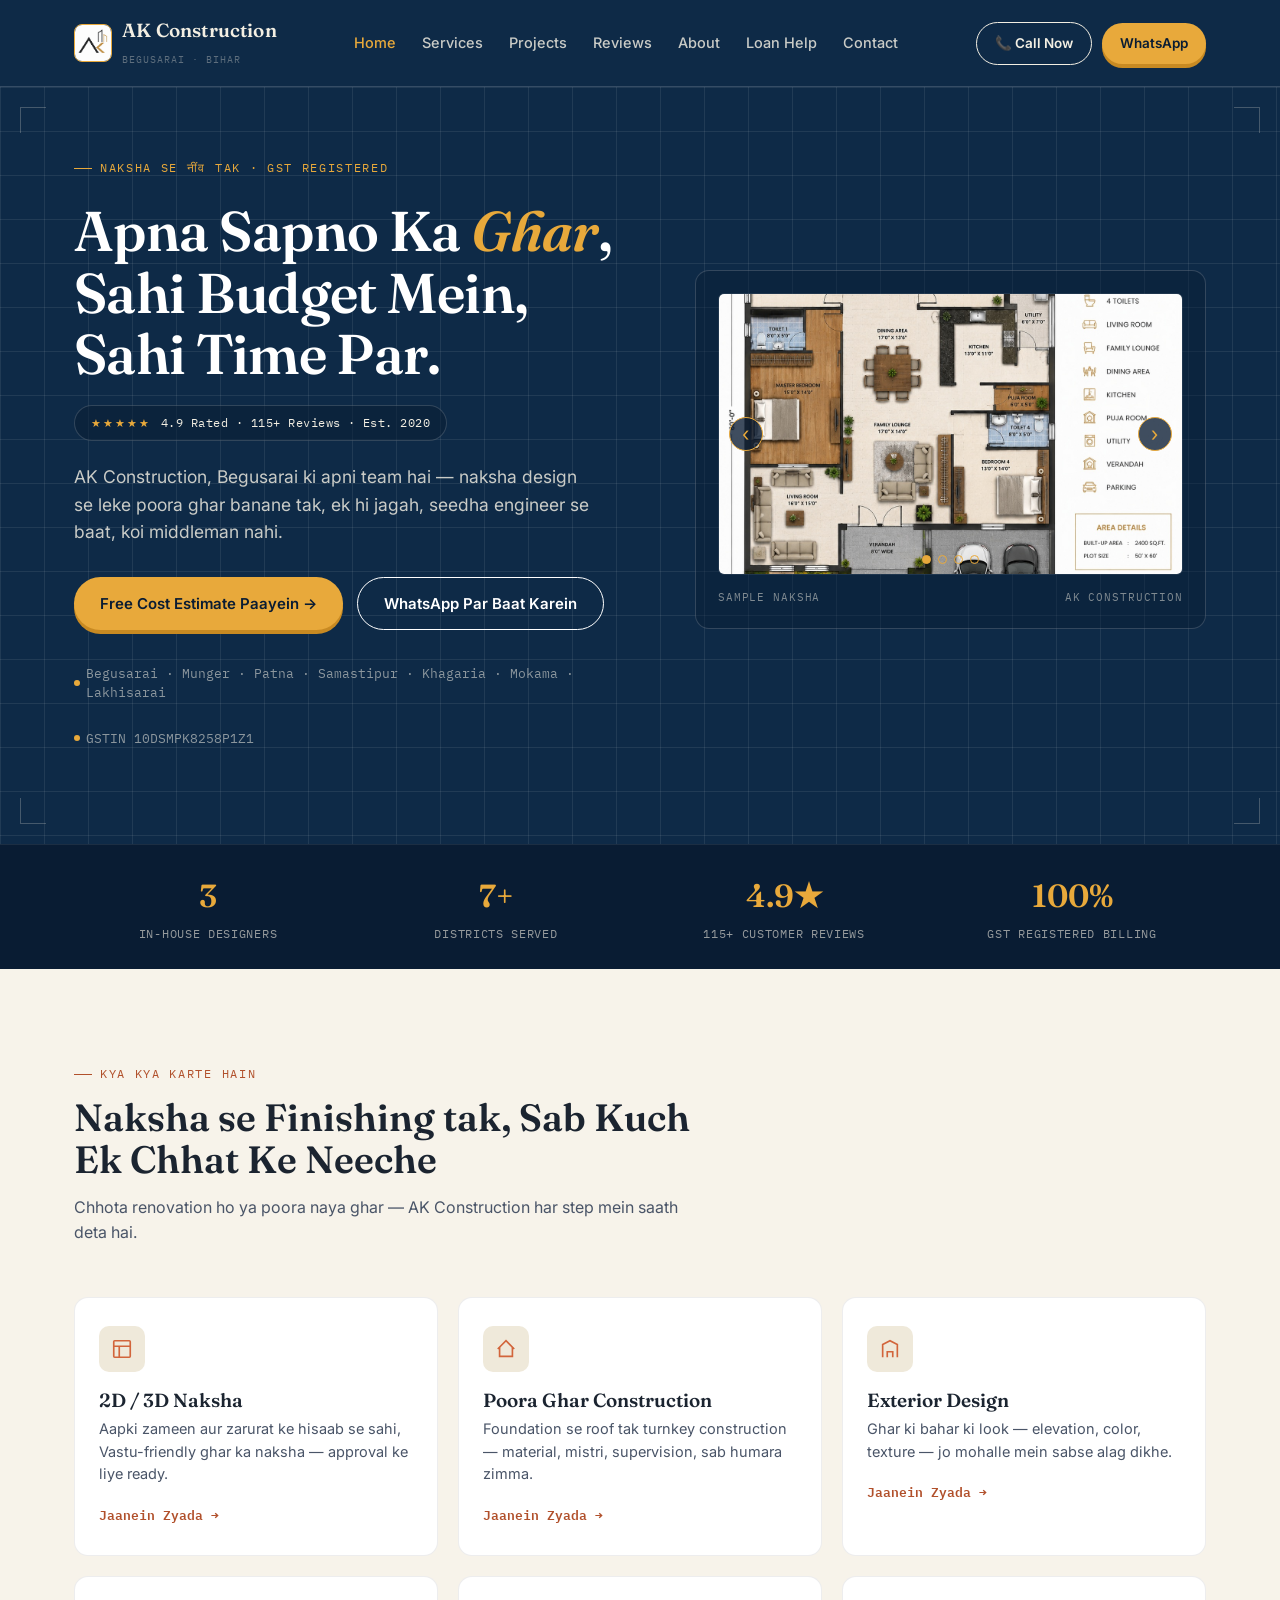
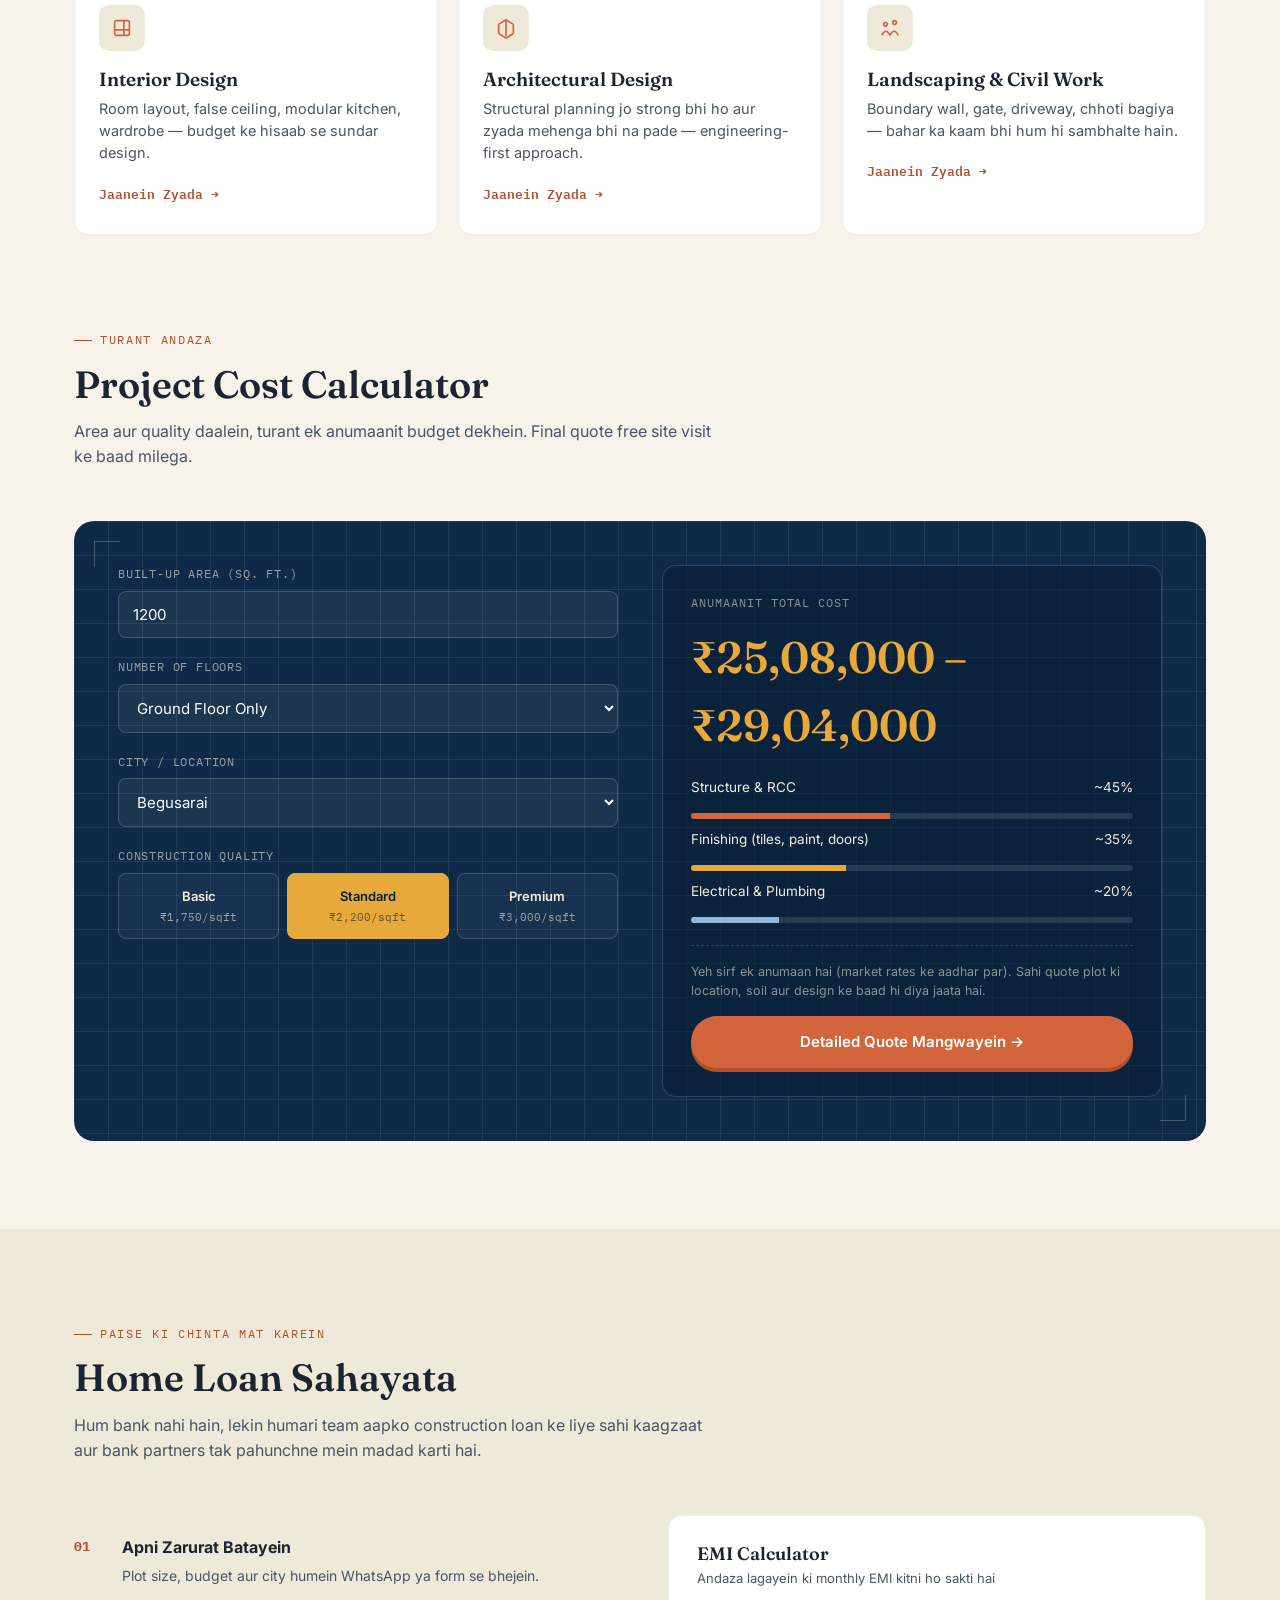
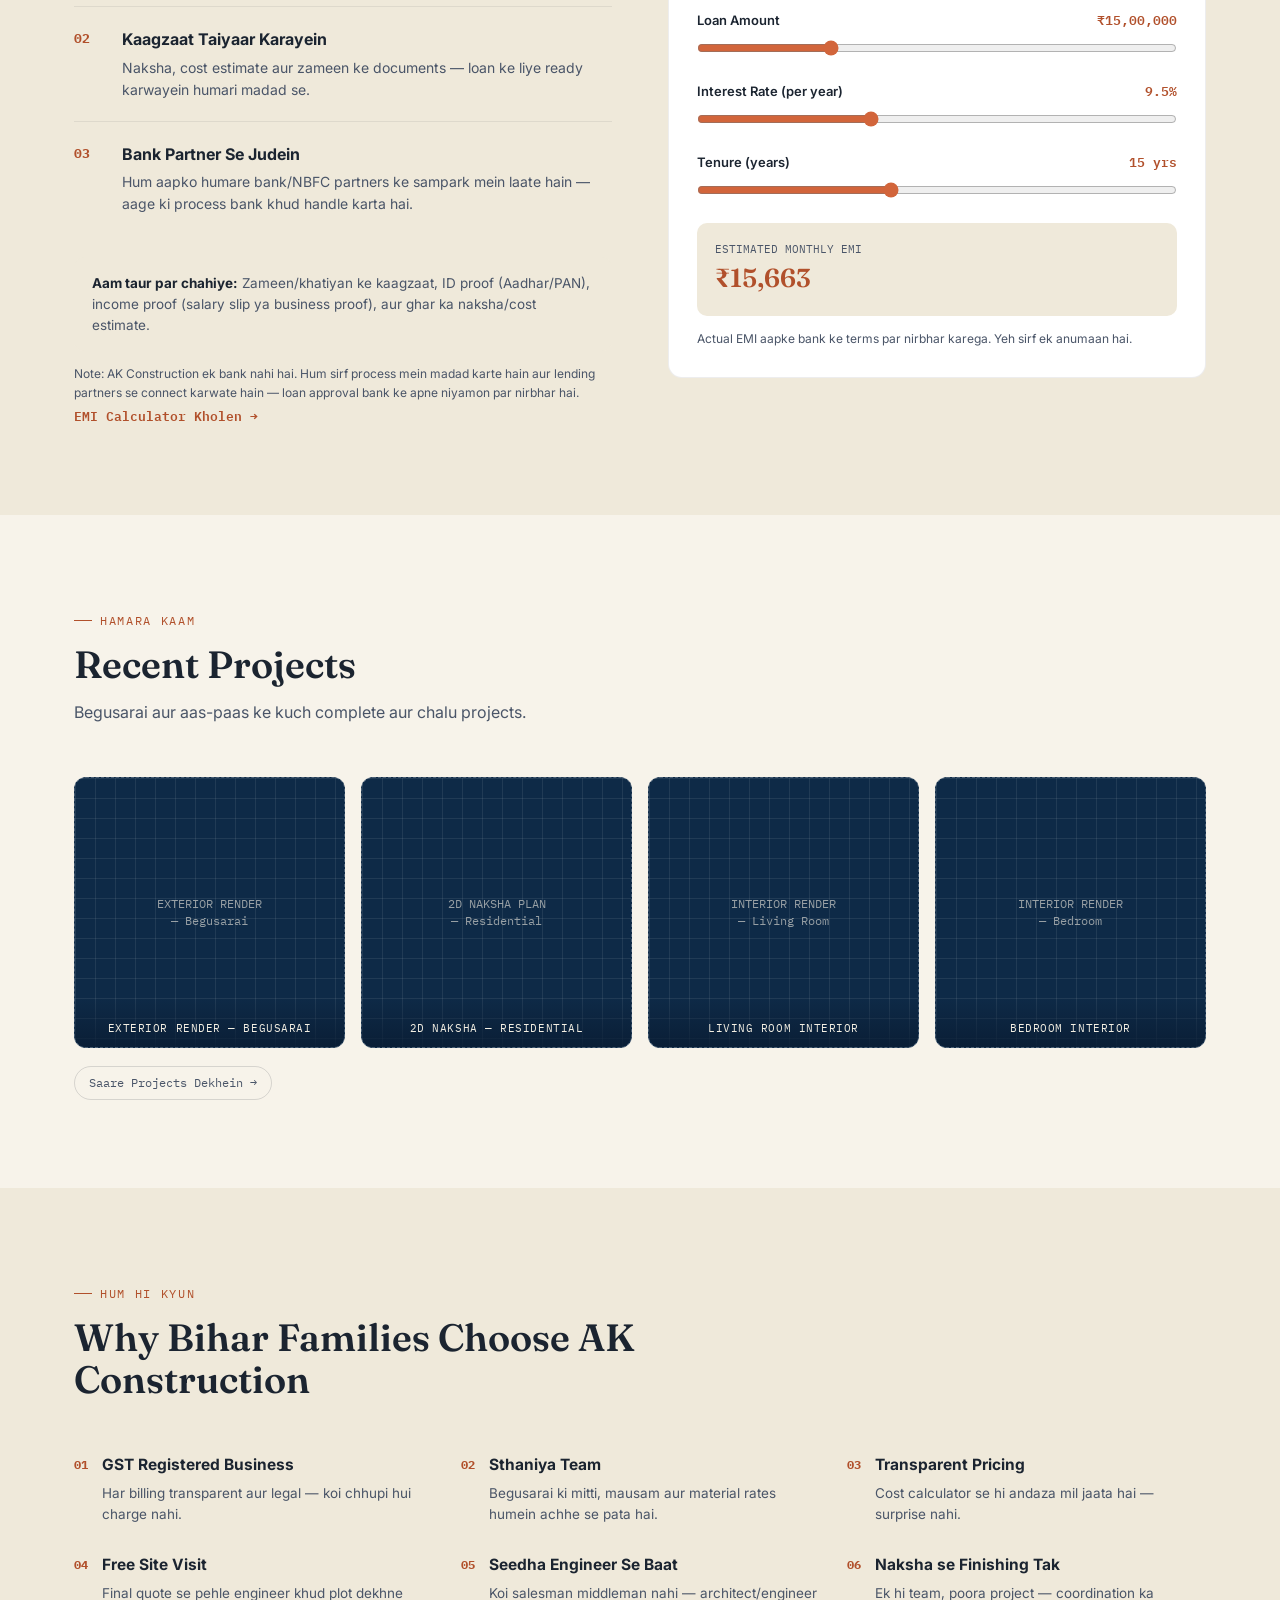
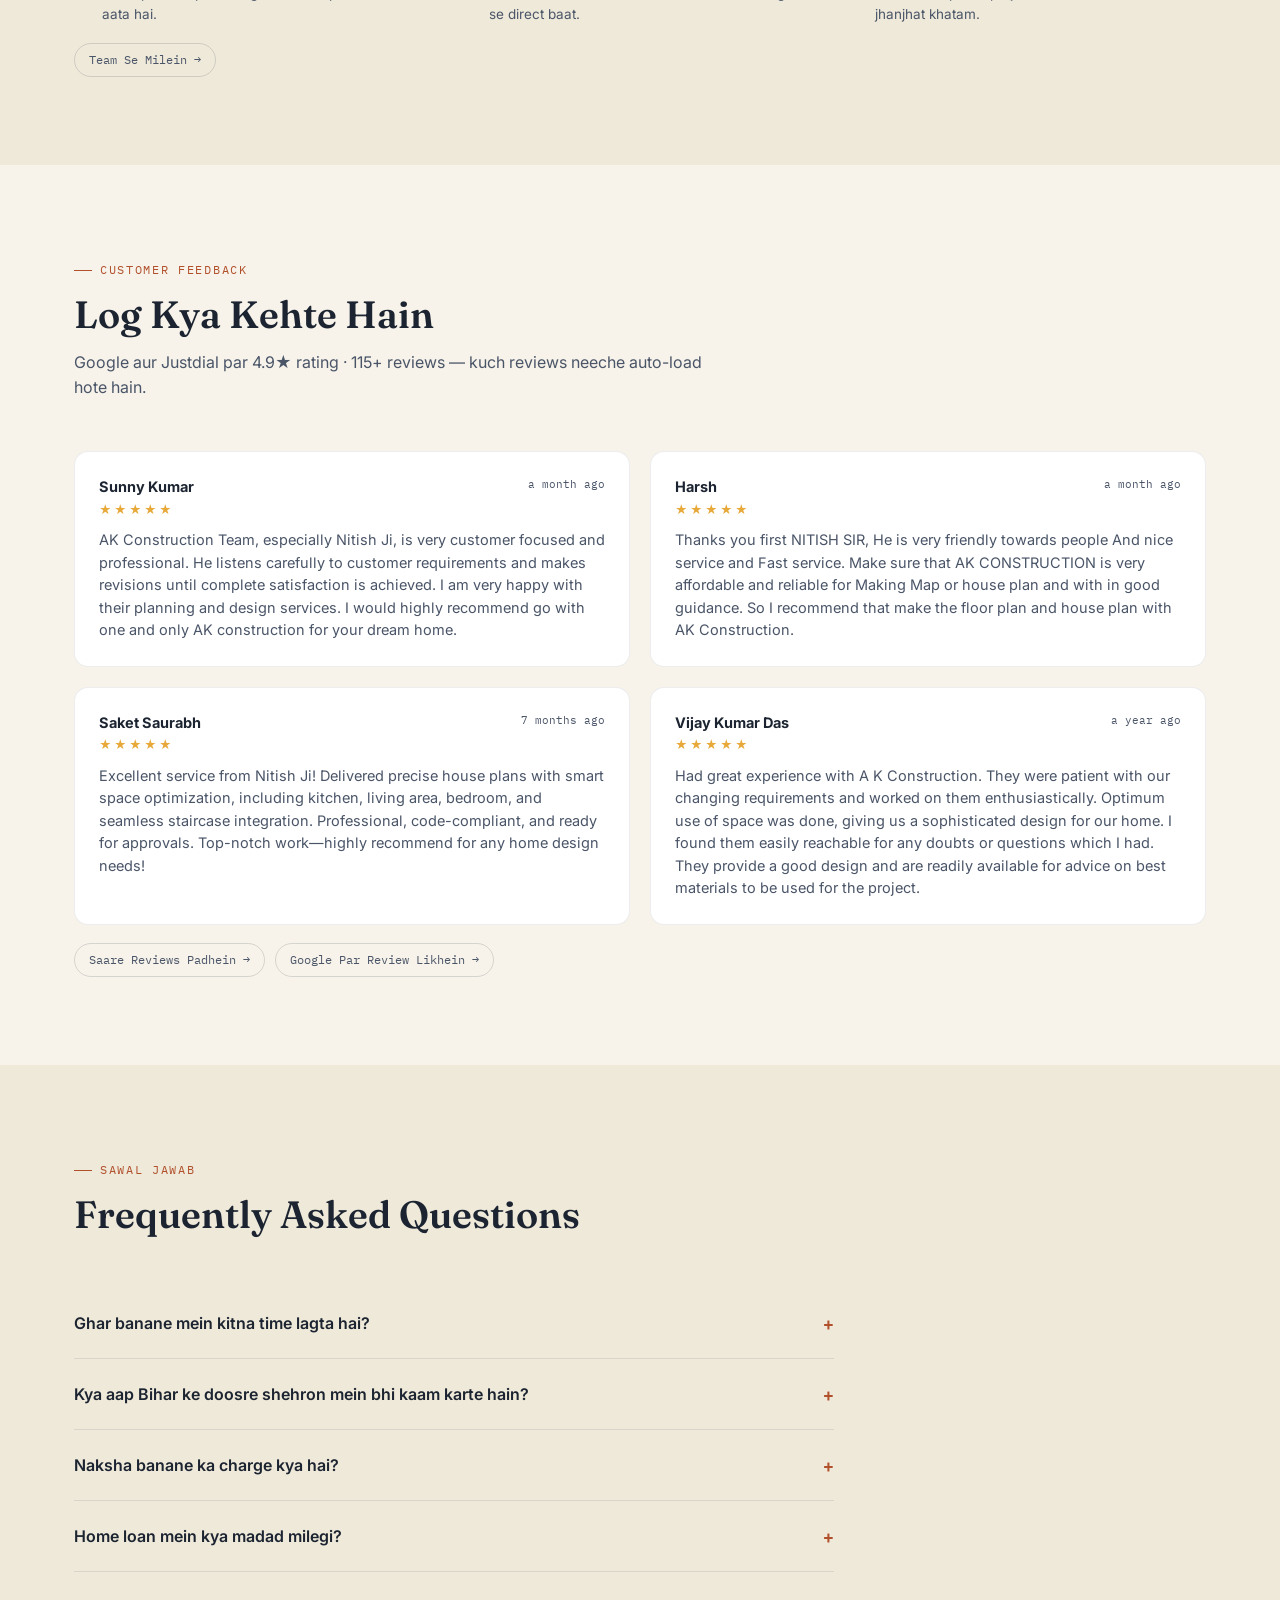
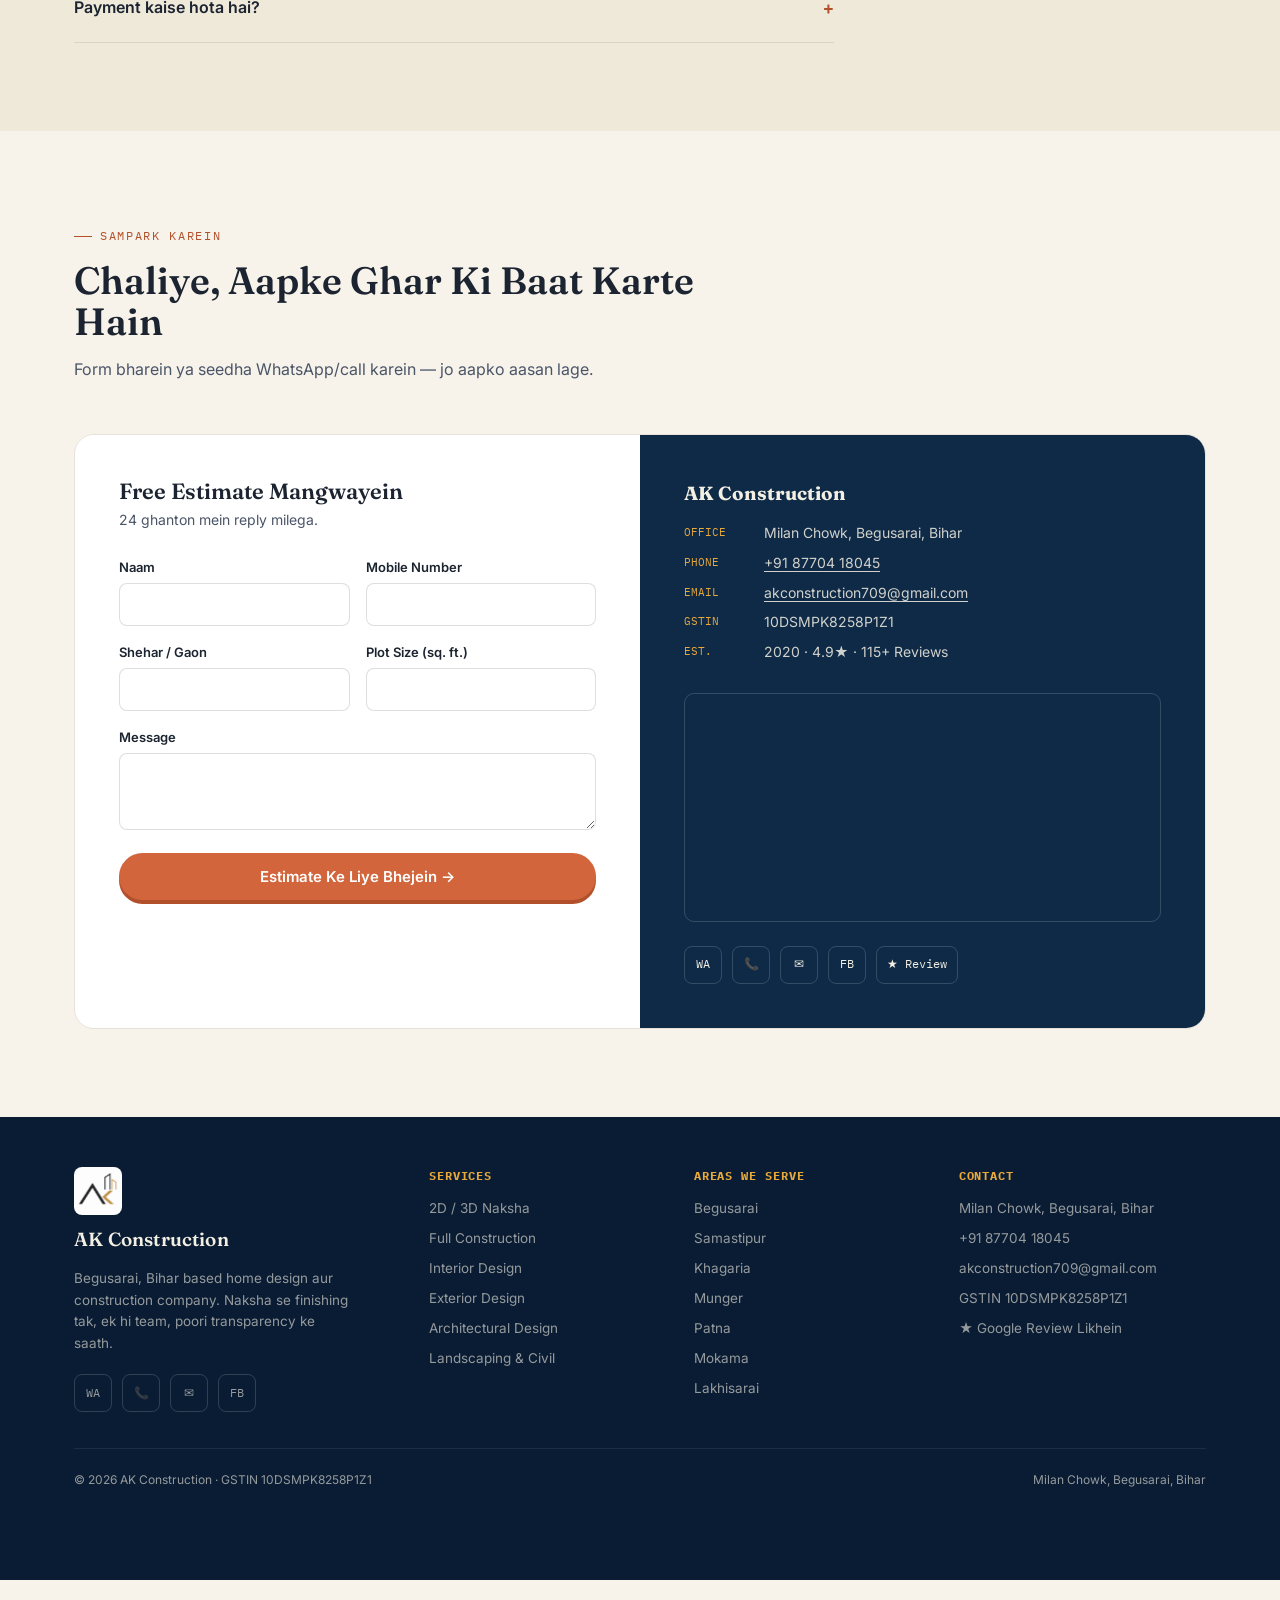
==== commit 62baafbc: "website completed except project images" ====
--- a/index.html
+++ b/index.html
@@ -4,13 +4,13 @@
 <meta charset="UTF-8">
 <meta name="viewport" content="width=device-width, initial-scale=1.0">
 <title>AK Construction — House Construction in Begusarai, Bihar | Naksha se Neev Tak</title>
-<meta name="description" content="AK Construction — Begusarai, Bihar ki apni construction company. 2D/3D naksha, ghar construction, interior-exterior design. 5.0★ rated, 26+ reviews, GST registered. Free estimate: +91 87704 18045.">
+<meta name="description" content="AK Construction — Begusarai, Bihar ki apni construction company. 2D/3D naksha, ghar construction, interior-exterior design. 4.9★ rated, 115+ reviews, GST registered. Free estimate: +91 87704 18045.">
 <meta name="keywords" content="house construction in Begusarai, contractor in Begusarai, ghar banane wala contractor, civil contractor Begusarai, AK Construction, home design Begusarai">
 <link rel="canonical" href="https://akconstructionhomedesign.com/">
 <meta property="og:type" content="website">
 <meta property="og:site_name" content="AK Construction">
 <meta property="og:title" content="AK Construction — House Construction in Begusarai, Bihar">
-<meta property="og:description" content="Naksha se finishing tak — 5.0★ rated home design aur construction company, Begusarai, Bihar. Free cost estimate paayein.">
+<meta property="og:description" content="Naksha se finishing tak — 4.9★ rated home design aur construction company, Begusarai, Bihar. Free cost estimate paayein.">
 <meta property="og:url" content="https://akconstructionhomedesign.com/">
 <meta property="og:image" content="https://akconstructionhomedesign.com/assets/images/og-cover.jpg">
 <meta property="og:locale" content="en_IN">
@@ -19,10 +19,11 @@
 <link rel="preconnect" href="https://fonts.gstatic.com" crossorigin>
 <link href="https://fonts.googleapis.com/css2?family=Fraunces:ital,opsz,wght@0,9..144,400;0,9..144,500;0,9..144,600;0,9..144,700;1,9..144,500&family=Inter:wght@400;500;600;700;800&family=IBM+Plex+Mono:wght@400;500;600&display=swap" rel="stylesheet">
 <link rel="stylesheet" href="assets/css/style.css">
+<link rel="icon" type="image/jpeg" href="assets/images/logo.jpg">
 <script type="application/ld+json">
 {
   "@context": "https://schema.org",
-  "@type": "LocalBusiness",
+  "@type": "GeneralContractor",
   "@id": "https://akconstructionhomedesign.com/#business",
   "name": "AK Construction",
   "alternateName": "AK Construction (Home Designing)",
@@ -33,18 +34,18 @@
   "priceRange": "₹₹",
   "foundingDate": "2020",
   "image": "https://akconstructionhomedesign.com/assets/images/og-cover.jpg",
-  "logo": "https://akconstructionhomedesign.com/assets/images/og-cover.jpg",
+  "logo": "https://akconstructionhomedesign.com/assets/images/logo.jpg",
   "address": {
     "@type": "PostalAddress",
-    "streetAddress": "Baghi Gandhi Chowk, Near Harijan School",
+    "streetAddress": "Milan Chowk",
     "addressLocality": "Begusarai",
     "addressRegion": "Bihar",
     "postalCode": "851101",
     "addressCountry": "IN"
   },
   "geo": { "@type": "GeoCoordinates", "latitude": 25.4288072, "longitude": 86.1301978 },
-  "hasMap": "https://www.google.com/maps?cid=4175429992218189827",
-  "aggregateRating": { "@type": "AggregateRating", "ratingValue": "5.0", "reviewCount": "26" },
+  "hasMap": "https://tinyurl.com/4sn3bjbs",
+  "aggregateRating": { "@type": "AggregateRating", "ratingValue": "4.9", "reviewCount": "115", "bestRating": "5", "itemReviewed": { "@type": "GeneralContractor", "name": "AK Construction" } },
   "areaServed": [
     { "@type": "City", "name": "Begusarai" },
     { "@type": "City", "name": "Samastipur" },
@@ -56,7 +57,7 @@
   ],
   "sameAs": [
     "https://www.facebook.com/akconstruction309136",
-    "https://www.google.com/maps?cid=4175429992218189827"
+    "https://tinyurl.com/4sn3bjbs"
   ],
   "taxID": "10DSMPK8258P1Z1"
 }
@@ -101,7 +102,7 @@
 <header>
   <div class="header-inner">
     <a href="index.html" class="logo">
-      <span class="logo-mark">AK</span>
+      <img class="logo-mark logo-img" src="assets/images/logo.jpg" alt="AK Construction logo" width="38" height="38">
       <span>
         <span class="logo-text">AK Construction</span><br>
         <span class="logo-sub">Begusarai · Bihar</span>
@@ -143,7 +144,7 @@
     <div>
       <div class="eyebrow hero-eyebrow">Naksha se नींव tak · GST Registered</div>
       <h1>Apna Sapno Ka <em>Ghar</em>, Sahi Budget Mein, Sahi Time Par.</h1>
-      <div class="hero-badge"><span class="stars">★★★★★</span> 5.0 Rated · 26+ Reviews · Est. 2020</div>
+      <div class="hero-badge"><span class="stars">★★★★★</span> 4.9 Rated · 115+ Reviews · Est. 2020</div>
       <p class="lede">AK Construction, Begusarai ki apni team hai — naksha design se leke poora ghar banane tak, ek hi jagah, seedha engineer se baat, koi middleman nahi.</p>
       <div class="hero-actions">
         <a href="#calculator" class="btn btn-ochre">Free Cost Estimate Paayein →</a>
@@ -156,28 +157,19 @@
     </div>
 
     <div class="plan-card">
-      <svg viewBox="0 0 420 320" fill="none" xmlns="http://www.w3.org/2000/svg" aria-label="Sample house floor plan blueprint">
-        <rect x="30" y="30" width="360" height="260" stroke="#E8A93B" stroke-width="1.5" fill="none"/>
-        <line x1="30" y1="140" x2="240" y2="140" stroke="#F3EFE3" stroke-opacity="0.55" stroke-width="1.2"/>
-        <line x1="240" y1="30" x2="240" y2="290" stroke="#F3EFE3" stroke-opacity="0.55" stroke-width="1.2"/>
-        <line x1="240" y1="200" x2="390" y2="200" stroke="#F3EFE3" stroke-opacity="0.55" stroke-width="1.2"/>
-        <text x="55" y="95" fill="#F3EFE3" font-family="IBM Plex Mono, monospace" font-size="11" opacity="0.75">BEDROOM</text>
-        <text x="55" y="112" fill="#F3EFE3" font-family="IBM Plex Mono, monospace" font-size="9" opacity="0.45">12' x 11'</text>
-        <text x="55" y="225" fill="#F3EFE3" font-family="IBM Plex Mono, monospace" font-size="11" opacity="0.75">HALL</text>
-        <text x="55" y="242" fill="#F3EFE3" font-family="IBM Plex Mono, monospace" font-size="9" opacity="0.45">14' x 16'</text>
-        <text x="262" y="95" fill="#F3EFE3" font-family="IBM Plex Mono, monospace" font-size="11" opacity="0.75">KITCHEN</text>
-        <text x="262" y="112" fill="#F3EFE3" font-family="IBM Plex Mono, monospace" font-size="9" opacity="0.45">9' x 10'</text>
-        <text x="262" y="180" fill="#F3EFE3" font-family="IBM Plex Mono, monospace" font-size="11" opacity="0.75">BEDROOM 2</text>
-        <text x="262" y="255" fill="#F3EFE3" font-family="IBM Plex Mono, monospace" font-size="11" opacity="0.75">BATH</text>
-        <line x1="30" y1="305" x2="390" y2="305" stroke="#E8A93B" stroke-width="1"/>
-        <line x1="30" y1="300" x2="30" y2="310" stroke="#E8A93B" stroke-width="1"/>
-        <line x1="390" y1="300" x2="390" y2="310" stroke="#E8A93B" stroke-width="1"/>
-        <text x="185" y="318" fill="#E8A93B" font-family="IBM Plex Mono, monospace" font-size="9">30'-0"</text>
-        <line x1="10" y1="30" x2="10" y2="290" stroke="#E8A93B" stroke-width="1"/>
-        <text x="-70" y="164" fill="#E8A93B" font-family="IBM Plex Mono, monospace" font-size="9" transform="rotate(-90 12 164)">22'-0"</text>
-      </svg>
+      <div class="naksha-slider" id="nakshaSlider" aria-label="Sample naksha gallery">
+        <div class="naksha-track" id="nakshaTrack">
+          <img src="assets/images/maps/map_1.jpg" alt="Sample naksha — house plan 1 by AK Construction" loading="lazy" width="1210" height="1300">
+          <img src="assets/images/maps/map_2.jpg" alt="Sample naksha — house plan 2 by AK Construction" loading="lazy" width="1402" height="1122">
+          <img src="assets/images/maps/map_3.jpg" alt="Sample naksha — house plan 3 by AK Construction" loading="lazy" width="1664" height="928">
+          <img src="assets/images/maps/map_4.jpg" alt="Sample naksha — house plan 4 by AK Construction" loading="lazy" width="1664" height="928">
+        </div>
+        <button class="naksha-nav prev" id="nakshaPrev" type="button" aria-label="Previous naksha">&#8249;</button>
+        <button class="naksha-nav next" id="nakshaNext" type="button" aria-label="Next naksha">&#8250;</button>
+        <div class="naksha-dots" id="nakshaDots"></div>
+      </div>
       <div class="plan-label-row">
-        <span>Sample Naksha · Scale 1:100</span>
+        <span>Sample Naksha</span>
         <span>AK Construction</span>
       </div>
     </div>
@@ -189,7 +181,7 @@
   <div class="wrap trust-grid">
     <div class="trust-item"><div class="num">3</div><div class="label">In-house Designers</div></div>
     <div class="trust-item"><div class="num">7+</div><div class="label">Districts Served</div></div>
-    <div class="trust-item"><div class="num">5.0★</div><div class="label">26+ Customer Reviews</div></div>
+    <div class="trust-item"><div class="num">4.9★</div><div class="label">115+ Customer Reviews</div></div>
     <div class="trust-item"><div class="num">100%</div><div class="label">GST Registered Billing</div></div>
   </div>
 </div>
@@ -306,9 +298,9 @@
           <div class="field">
             <label>Construction Quality</label>
             <div class="tier-row" id="tierRow">
-              <div class="tier-btn" data-rate="1450">Basic<small>₹1,450/sqft</small></div>
-              <div class="tier-btn active" data-rate="1750">Standard<small>₹1,750/sqft</small></div>
-              <div class="tier-btn" data-rate="2200">Premium<small>₹2,200/sqft</small></div>
+              <div class="tier-btn" data-rate="1750">Basic<small>₹1,750/sqft</small></div>
+              <div class="tier-btn active" data-rate="2200">Standard<small>₹2,200/sqft</small></div>
+              <div class="tier-btn" data-rate="3000">Premium<small>₹3,000/sqft</small></div>
             </div>
           </div>
         </div>
@@ -466,7 +458,7 @@
     <div class="section-head">
       <div class="eyebrow">Customer Feedback</div>
       <h2>Log Kya Kehte Hain</h2>
-      <p>Google aur Justdial par 5.0★ rating · 26+ reviews — kuch reviews neeche auto-load hote hain.</p>
+      <p>Google aur Justdial par 4.9★ rating · 115+ reviews — kuch reviews neeche auto-load hote hain.</p>
     </div>
     <div class="review-grid" id="reviewList">
       <div class="testi-card">
@@ -476,7 +468,7 @@
     </div>
     <div class="tag-row">
       <span class="tag-chip"><a href="reviews.html">Saare Reviews Padhein →</a></span>
-      <span class="tag-chip"><a href="https://search.google.com/local/writereview?placeid=0xda0f634c2a05b771:0x39f21b749ead6003" target="_blank" rel="noopener">Google Par Review Likhein →</a></span>
+      <span class="tag-chip"><a href="https://tinyurl.com/4sn3bjbs" target="_blank" rel="noopener">Google Par Review Likhein →</a></span>
     </div>
   </div>
 </section>
@@ -549,11 +541,11 @@
 
       <div class="contact-map-side">
         <h4>AK Construction</h4>
-        <div class="addr-line"><span class="k">Office</span><span>Baghi Gandhi Chowk, Near Harijan School, Begusarai, Bihar</span></div>
+        <div class="addr-line"><span class="k">Office</span><span>Milan Chowk, Begusarai, Bihar</span></div>
         <div class="addr-line"><span class="k">Phone</span><span><a href="tel:+918770418045">+91 87704 18045</a></span></div>
         <div class="addr-line"><span class="k">Email</span><span><a href="mailto:akconstruction709@gmail.com">akconstruction709@gmail.com</a></span></div>
         <div class="addr-line"><span class="k">GSTIN</span><span>10DSMPK8258P1Z1</span></div>
-        <div class="addr-line"><span class="k">Est.</span><span>2020 · 5.0★ · 26+ Reviews</span></div>
+        <div class="addr-line"><span class="k">Est.</span><span>2020 · 4.9★ · 115+ Reviews</span></div>
 
         <div class="map-embed">
           <iframe src="https://maps.google.com/maps?q=25.4288072,86.1301978&z=16&output=embed" loading="lazy" title="AK Construction office location on Google Maps"></iframe>
@@ -564,7 +556,7 @@
           <a class="soc-btn" href="tel:+918770418045" aria-label="Call">📞</a>
           <a class="soc-btn" href="mailto:akconstruction709@gmail.com" aria-label="Email">✉</a>
           <a class="soc-btn" href="https://www.facebook.com/akconstruction309136" target="_blank" rel="noopener" aria-label="Facebook">FB</a>
-          <a class="soc-btn" href="https://search.google.com/local/writereview?placeid=0xda0f634c2a05b771:0x39f21b749ead6003" target="_blank" rel="noopener" aria-label="Write a Google review">★ Review</a>
+          <a class="soc-btn" href="https://tinyurl.com/4sn3bjbs" target="_blank" rel="noopener" aria-label="Write a Google review">★ Review</a>
         </div>
       </div>
     </div>
@@ -576,6 +568,7 @@
   <div class="wrap">
     <div class="footer-grid">
       <div class="footer-brand">
+        <img class="footer-logo" src="assets/images/logo.jpg" alt="AK Construction logo" width="48" height="48" loading="lazy">
         <span class="logo-text">AK Construction</span>
         <p>Begusarai, Bihar based home design aur construction company. Naksha se finishing tak, ek hi team, poori transparency ke saath.</p>
         <div class="contact-socials">
@@ -611,17 +604,17 @@
       <div>
         <h5>Contact</h5>
         <ul>
-          <li>Baghi Gandhi Chowk, Near Harijan School, Begusarai, Bihar</li>
+          <li>Milan Chowk, Begusarai, Bihar</li>
           <li><a href="tel:+918770418045">+91 87704 18045</a></li>
           <li><a href="mailto:akconstruction709@gmail.com">akconstruction709@gmail.com</a></li>
           <li>GSTIN 10DSMPK8258P1Z1</li>
-          <li><a href="https://search.google.com/local/writereview?placeid=0xda0f634c2a05b771:0x39f21b749ead6003" target="_blank" rel="noopener">★ Google Review Likhein</a></li>
+          <li><a href="https://tinyurl.com/4sn3bjbs" target="_blank" rel="noopener">★ Google Review Likhein</a></li>
         </ul>
       </div>
     </div>
     <div class="footer-bottom">
       <span>© 2026 AK Construction · GSTIN 10DSMPK8258P1Z1</span>
-      <span>Baghi Gandhi Chowk, Near Harijan School, Begusarai, Bihar</span>
+      <span>Milan Chowk, Begusarai, Bihar</span>
     </div>
   </div>
 </footer>
--- a/assets/css/style.css
+++ b/assets/css/style.css
@@ -254,7 +254,16 @@
   padding:22px;
   position:relative;
 }
-.plan-card svg{ width:100%; height:auto; }
+.naksha-slider{ position:relative; overflow:hidden; border-radius:6px; border:1px solid var(--grid-line); }
+.naksha-track{ display:flex; transition:transform .45s ease; }
+.naksha-track img{ width:100%; height:280px; object-fit:cover; flex:0 0 100%; display:block; }
+.naksha-nav{ position:absolute; top:50%; transform:translateY(-50%); background:rgba(9,28,51,0.78); color:var(--ochre); border:1px solid var(--ochre); border-radius:50%; width:34px; height:34px; cursor:pointer; font-size:20px; line-height:1; z-index:2; display:flex; align-items:center; justify-content:center; }
+.naksha-nav:hover{ background:var(--ochre); color:var(--blueprint-deep); }
+.naksha-nav.prev{ left:10px; }
+.naksha-nav.next{ right:10px; }
+.naksha-dots{ position:absolute; bottom:10px; left:0; right:0; display:flex; justify-content:center; gap:7px; z-index:2; }
+.naksha-dots button{ width:9px; height:9px; border-radius:50%; border:1px solid var(--ochre); background:transparent; padding:0; cursor:pointer; }
+.naksha-dots button.active{ background:var(--ochre); }
 .plan-label-row{
   display:flex; justify-content:space-between; align-items:center;
   font-family:var(--font-mono); font-size:11px; letter-spacing:0.08em;
@@ -690,3 +699,7 @@
 @media (max-width:980px){ .footer-grid{ grid-template-columns:1fr 1fr; } }
 @media (max-width:640px){ .footer-grid{ grid-template-columns:1fr; } }
 @media (max-width:920px){ footer{ padding-bottom:96px; } }
+
+/* ============ LOGO IMAGE ============ */
+.logo-img{ object-fit:cover; }
+.footer-logo{ display:block; width:48px; height:48px; border-radius:8px; object-fit:cover; margin-bottom:10px; }
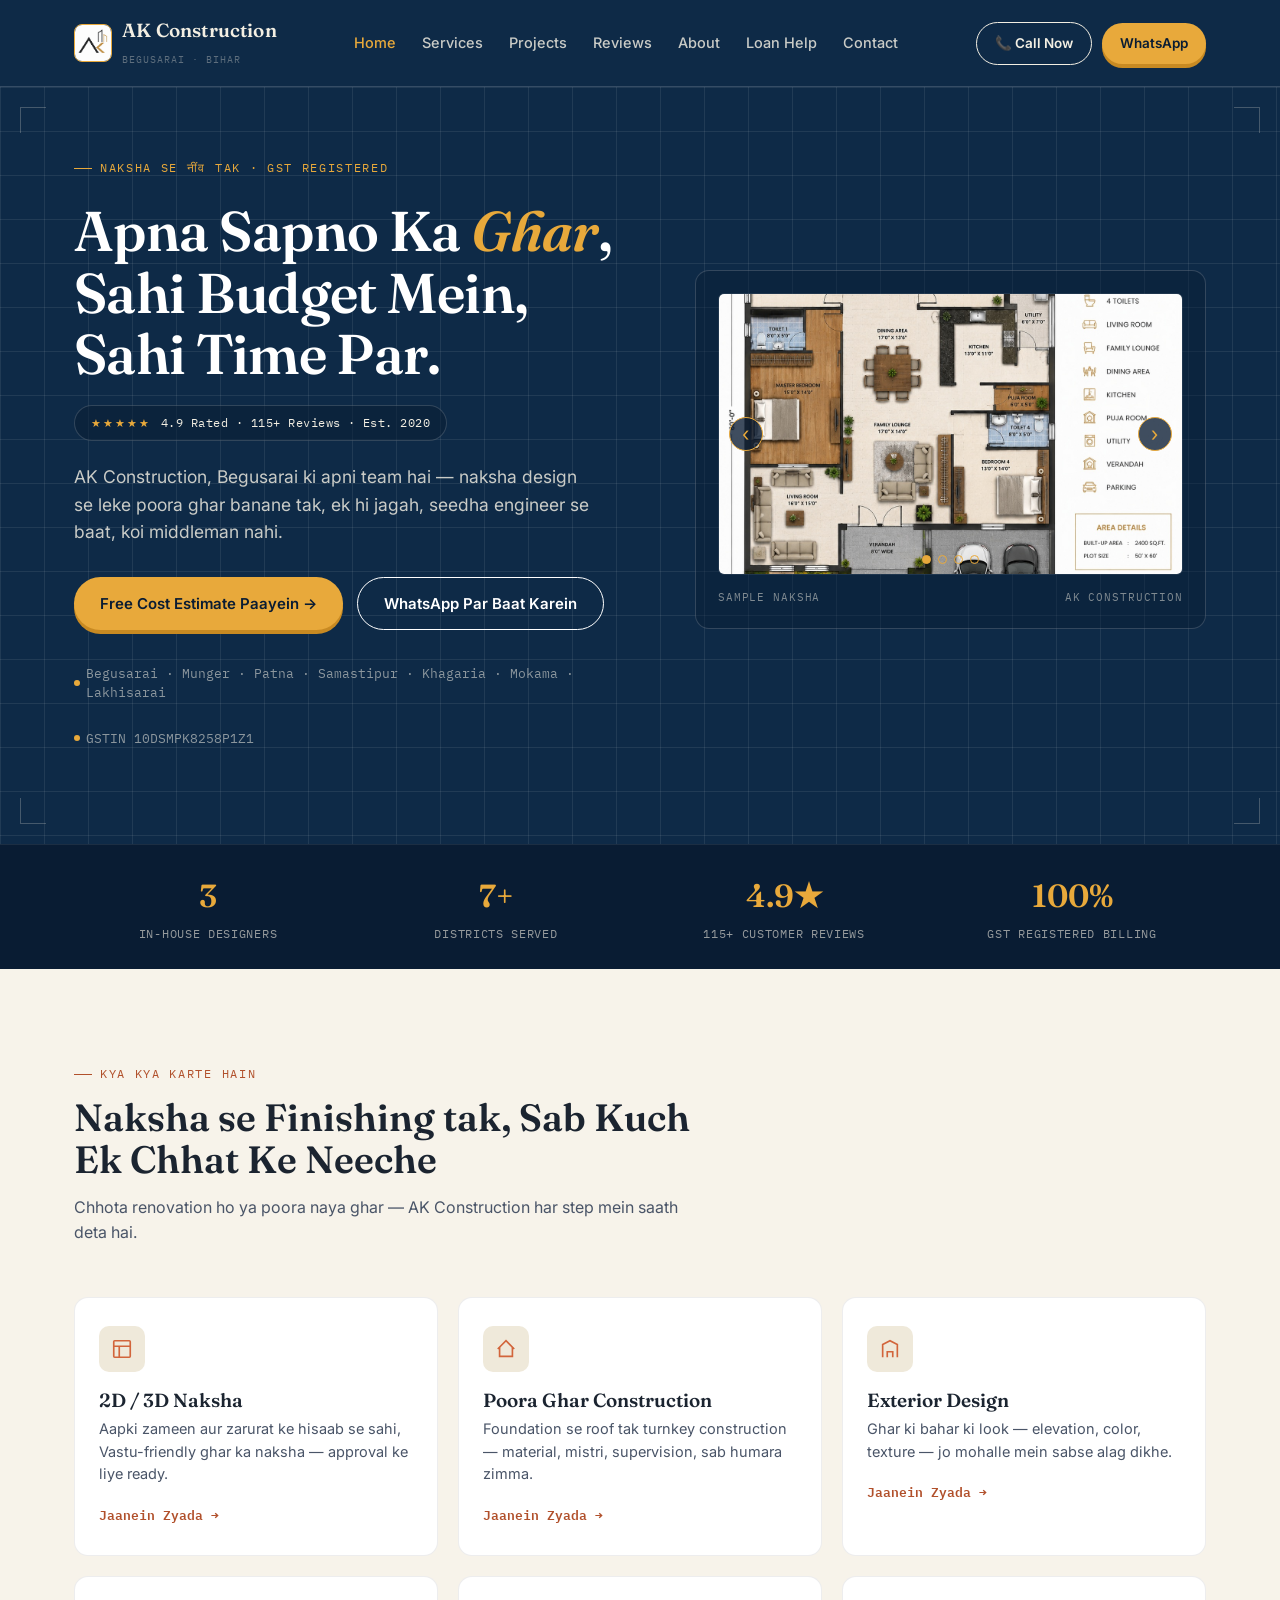
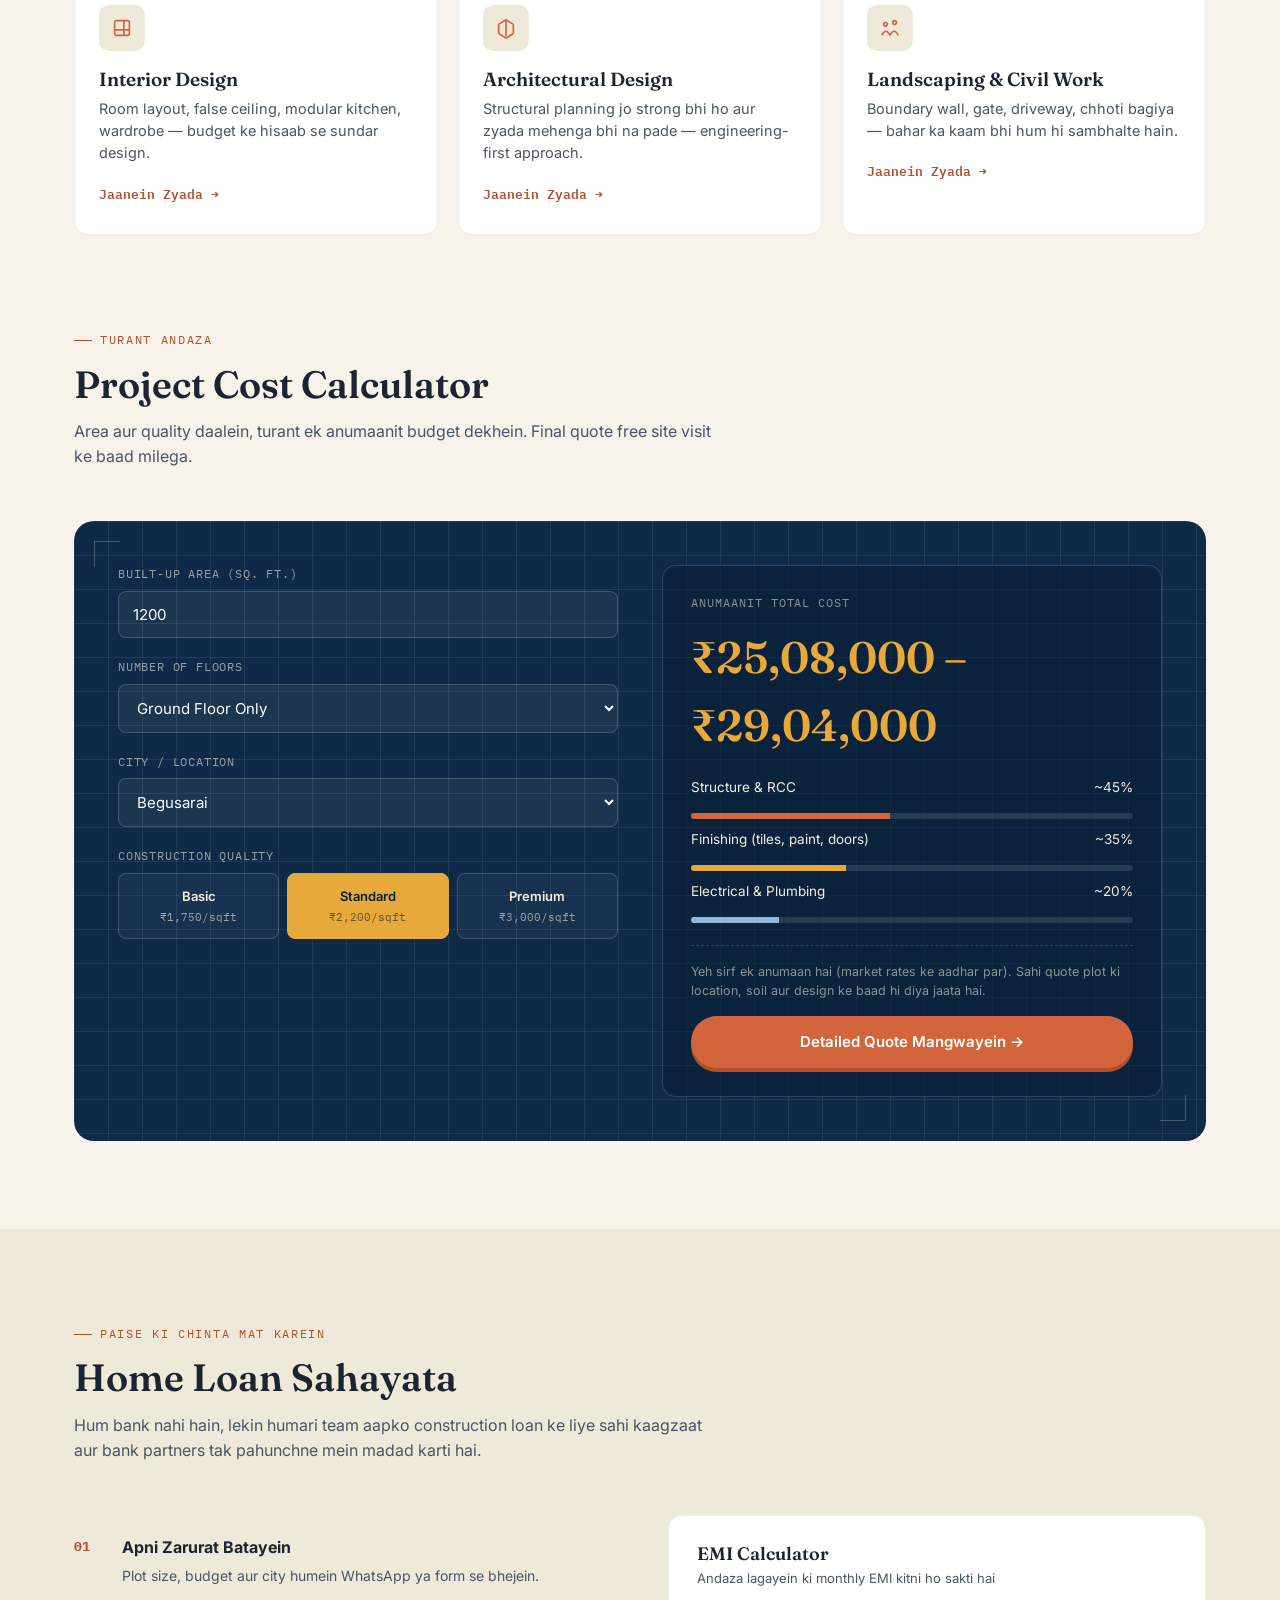
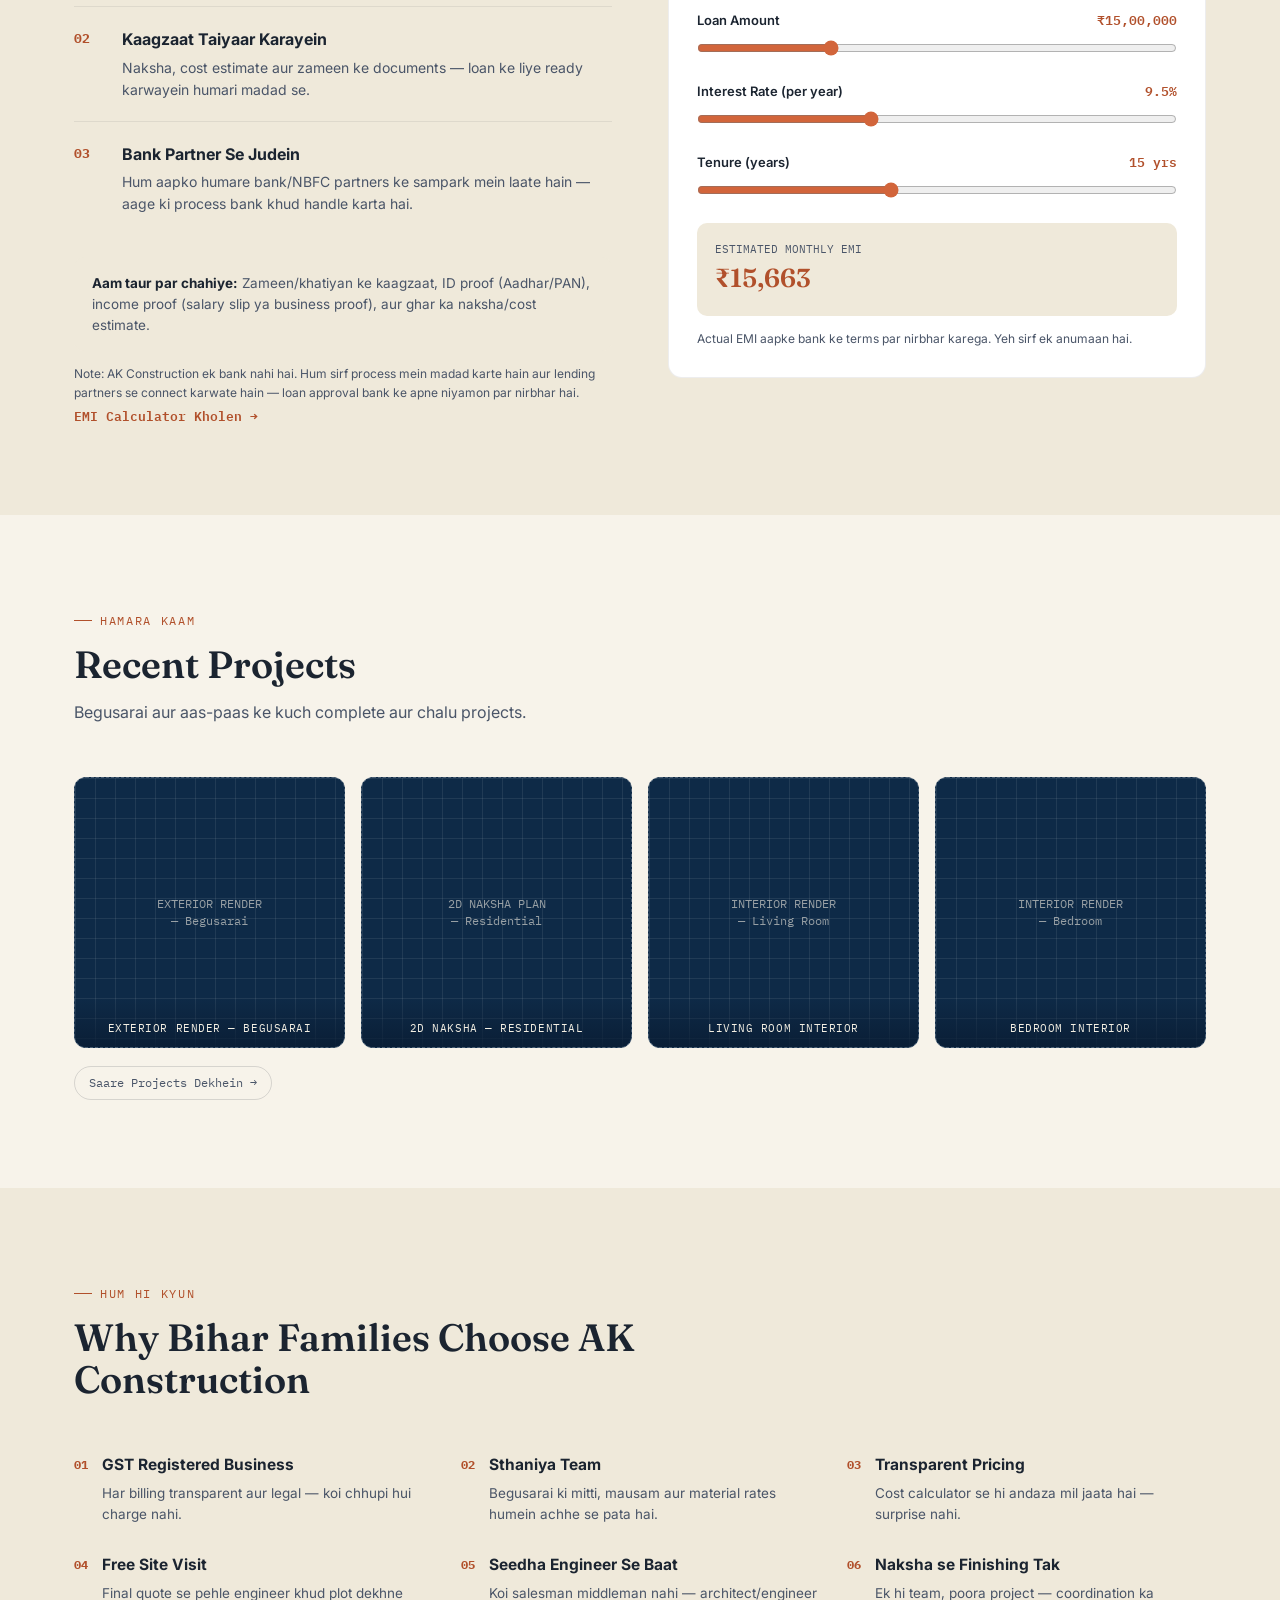
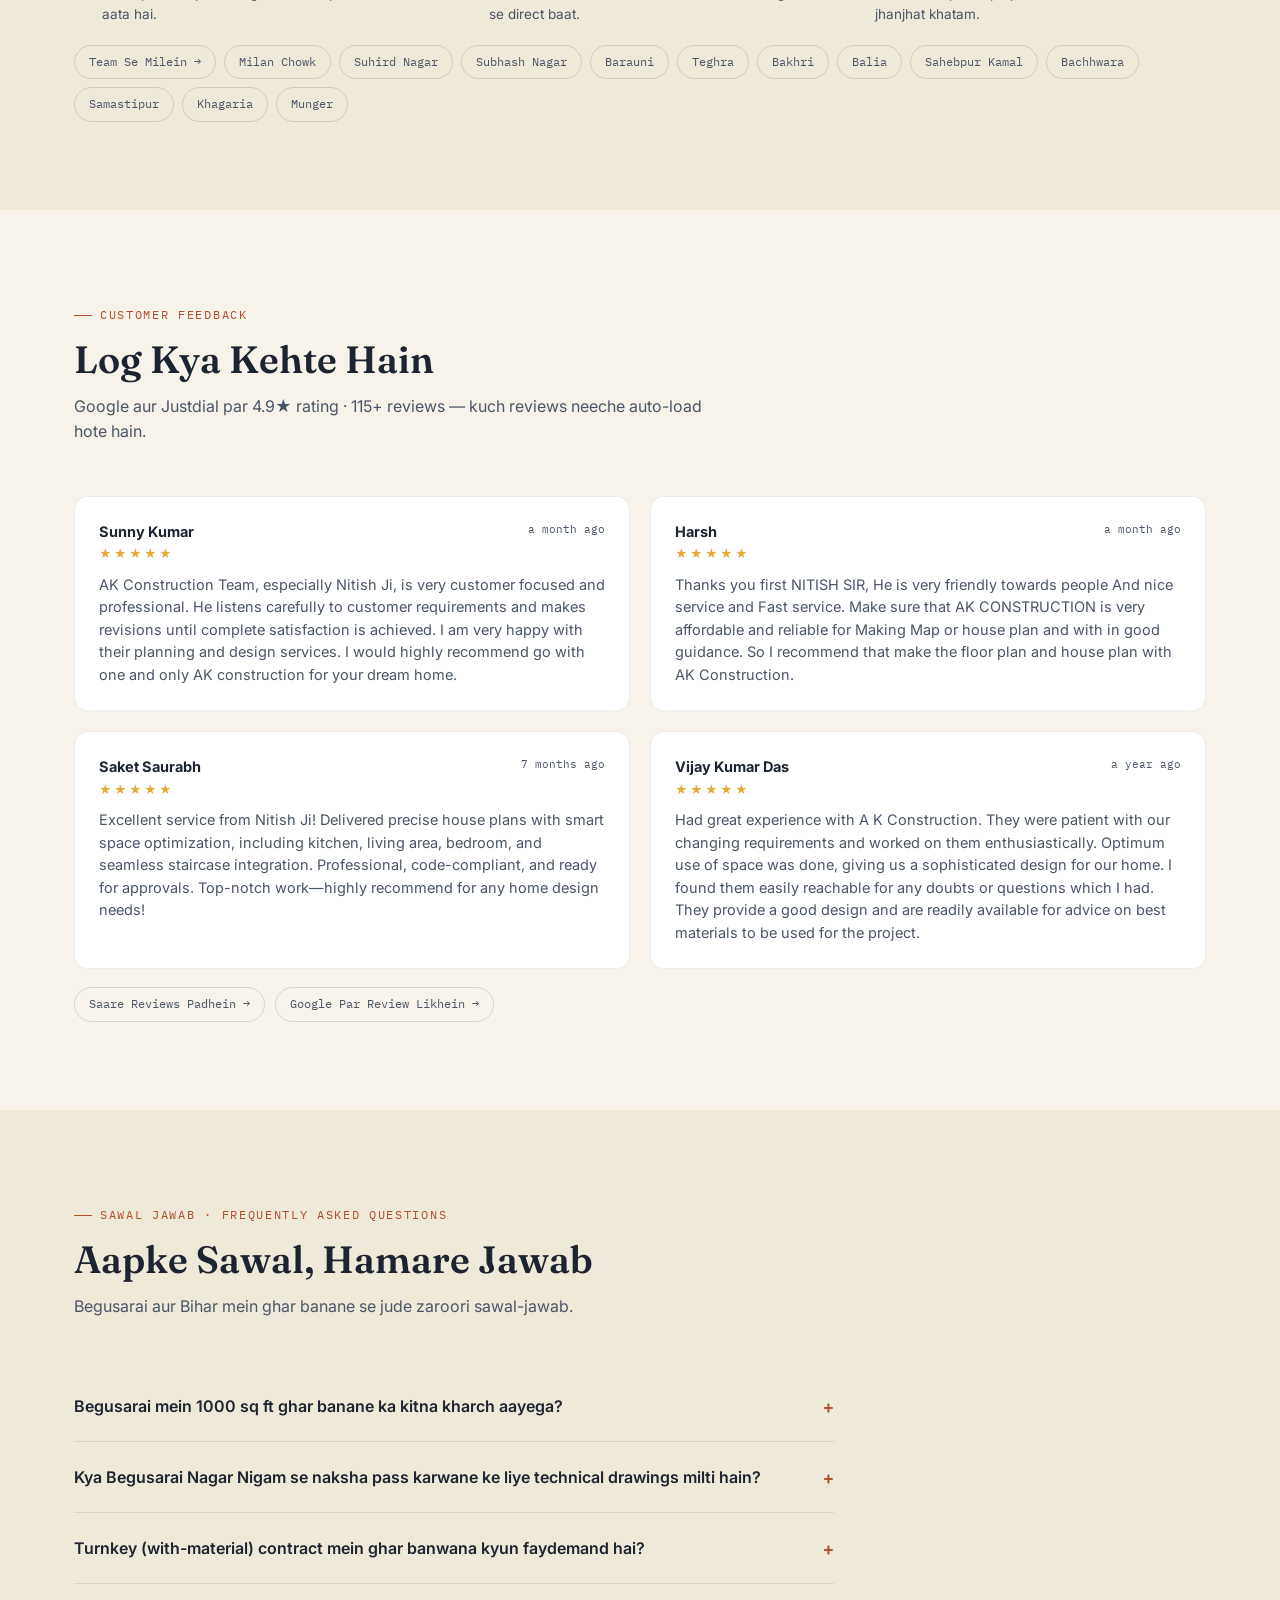
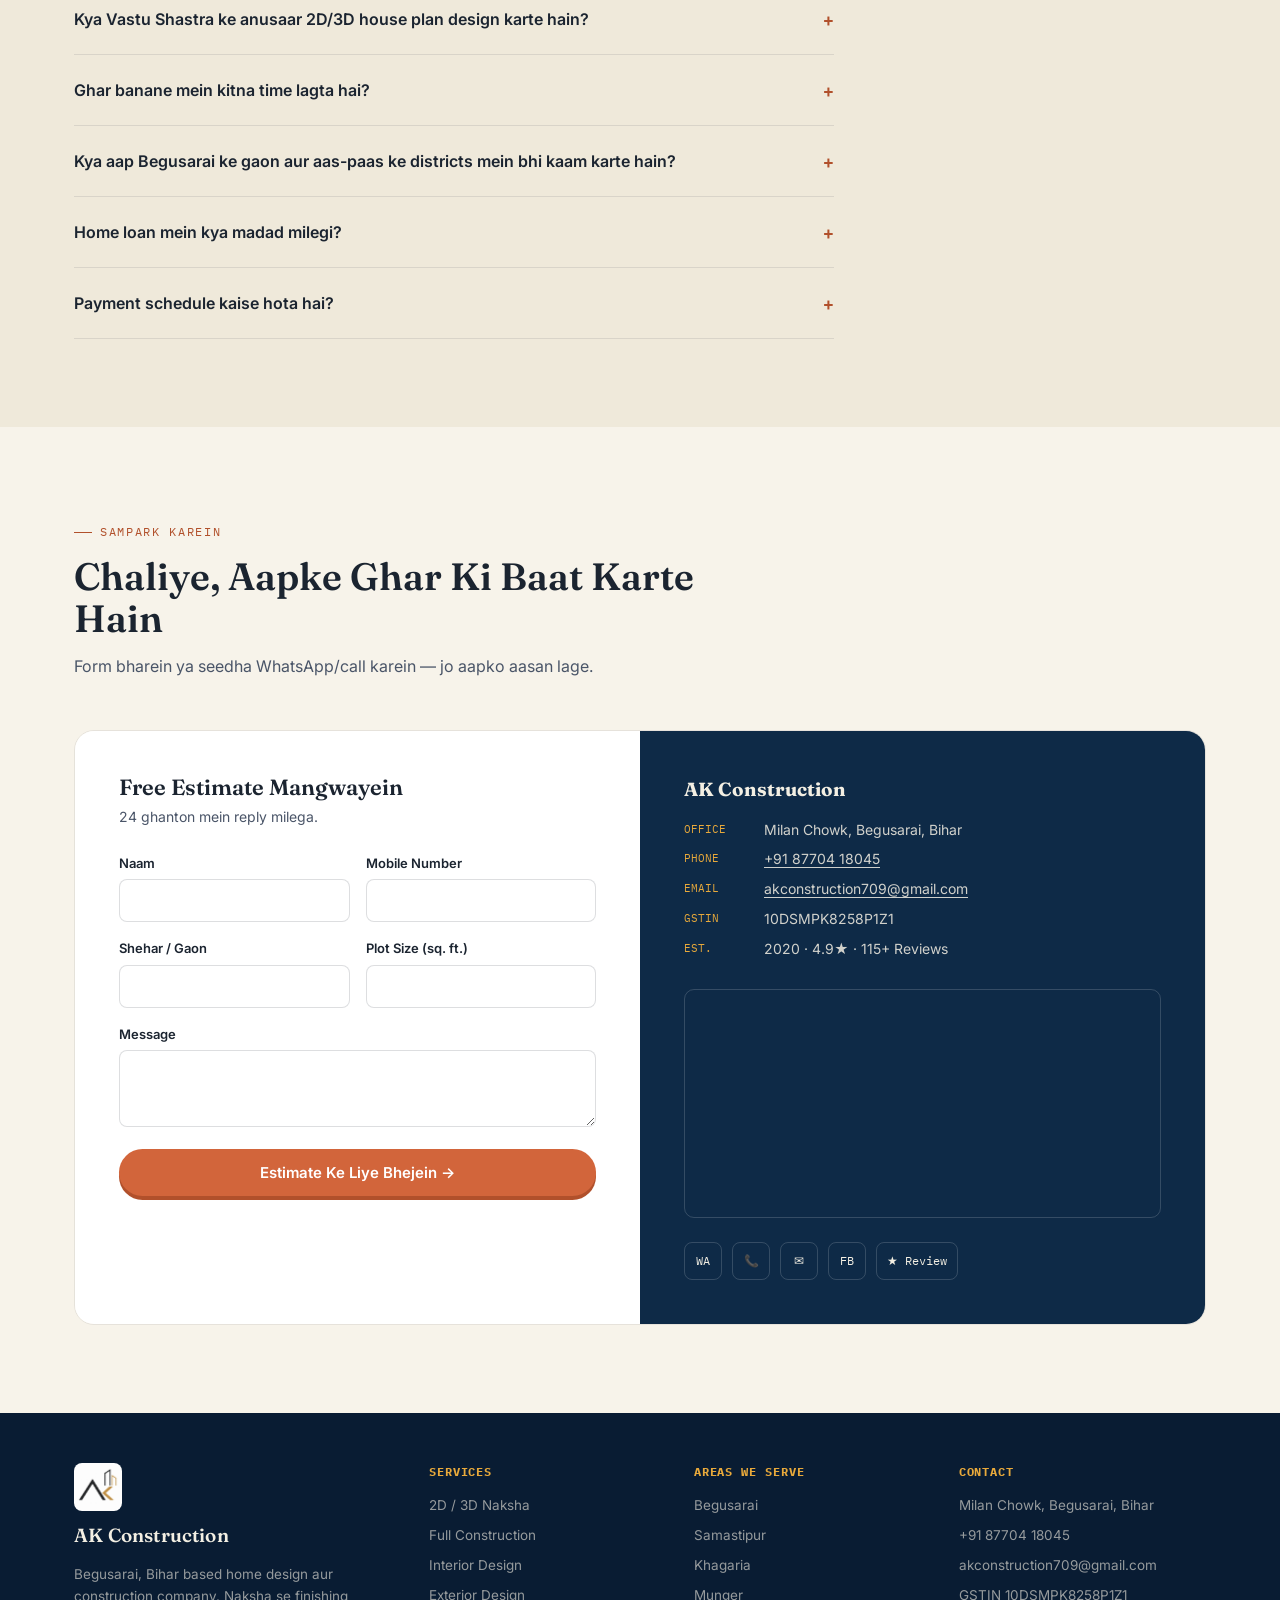
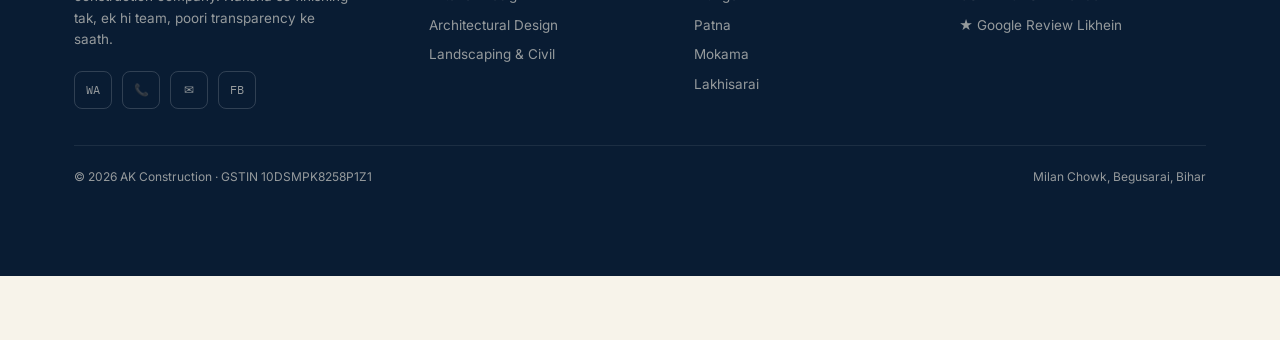
==== commit eacc14f2: "updated for braoder seo" ====
--- a/index.html
+++ b/index.html
@@ -3,14 +3,14 @@
 <head>
 <meta charset="UTF-8">
 <meta name="viewport" content="width=device-width, initial-scale=1.0">
-<title>AK Construction — House Construction in Begusarai, Bihar | Naksha se Neev Tak</title>
-<meta name="description" content="AK Construction — Begusarai, Bihar ki apni construction company. 2D/3D naksha, ghar construction, interior-exterior design. 4.9★ rated, 115+ reviews, GST registered. Free estimate: +91 87704 18045.">
-<meta name="keywords" content="house construction in Begusarai, contractor in Begusarai, ghar banane wala contractor, civil contractor Begusarai, AK Construction, home design Begusarai">
+<title>AK Construction — House Construction &amp; Duplex Design in Begusarai, Bihar | Naksha se Neev Tak</title>
+<meta name="description" content="AK Construction — Begusarai, Bihar ki leading construction company. 2D/3D Vastu naksha, duplex design, turnkey house construction with material, interior-exterior design, Nagar Nigam map pass. 4.9★ rated, 115+ reviews. Free estimate: +91 87704 18045.">
+<meta name="keywords" content="house construction in Begusarai, duplex house design Begusarai, ghar banane wala thekedar Begusarai, civil contractor Begusarai, naksha pass Begusarai nagar nigam, home design Begusarai, with material construction contractor Bihar, 1000 sq ft house construction cost Begusarai">
 <link rel="canonical" href="https://akconstructionhomedesign.com/">
 <meta property="og:type" content="website">
 <meta property="og:site_name" content="AK Construction">
-<meta property="og:title" content="AK Construction — House Construction in Begusarai, Bihar">
-<meta property="og:description" content="Naksha se finishing tak — 4.9★ rated home design aur construction company, Begusarai, Bihar. Free cost estimate paayein.">
+<meta property="og:title" content="AK Construction — House Construction &amp; Duplex Design in Begusarai, Bihar">
+<meta property="og:description" content="Naksha se finishing tak — 4.9★ rated home design aur turnkey construction company, Begusarai, Bihar. Free cost estimate paayein.">
 <meta property="og:url" content="https://akconstructionhomedesign.com/">
 <meta property="og:image" content="https://akconstructionhomedesign.com/assets/images/og-cover.jpg">
 <meta property="og:locale" content="en_IN">
@@ -27,7 +27,7 @@
   "@id": "https://akconstructionhomedesign.com/#business",
   "name": "AK Construction",
   "alternateName": "AK Construction (Home Designing)",
-  "description": "Home design and construction company in Begusarai, Bihar offering 2D/3D naksha, house construction, interior and exterior design, architectural and landscaping services.",
+  "description": "Top-rated home design and turnkey house construction company in Begusarai, Bihar offering 2D/3D Vastu naksha, duplex design, civil contracting with material, interior design, structural drawings, and municipal Nagar Nigam map approvals.",
   "url": "https://akconstructionhomedesign.com/",
   "telephone": "+918770418045",
   "email": "akconstruction709@gmail.com",
@@ -55,6 +55,17 @@
     { "@type": "City", "name": "Lakhisarai" },
     { "@type": "City", "name": "Munger" }
   ],
+  "knowsAbout": [
+    "House Construction in Begusarai",
+    "Duplex House Design",
+    "2D 3D Naksha Design",
+    "Vastu Shastra House Planning",
+    "Begusarai Nagar Nigam Map Pass Approval",
+    "Turnkey Construction With Material",
+    "Modular Kitchen & Interior Design",
+    "RCC Structural Engineering Drawings",
+    "House Renovation and Extension"
+  ],
   "sameAs": [
     "https://www.facebook.com/akconstruction309136",
     "https://tinyurl.com/4sn3bjbs"
@@ -69,8 +80,28 @@
   "mainEntity": [
     {
       "@type": "Question",
+      "name": "Begusarai mein 1000 sq ft ghar banane ka kitna kharch aayega?",
+      "acceptedAnswer": { "@type": "Answer", "text": "Begusarai mein 1000 sq ft built-up area ka basic construction lagbhag ₹17.5 Lakhs se shuru hota hai, standard quality ₹22 Lakhs aur premium finishing ke saath ₹30 Lakhs tak aata hai. Isme foundation, RCC structure, brickwork, plaster, tiles, electrical, plumbing aur painting shamil hain." }
+    },
+    {
+      "@type": "Question",
+      "name": "Kya Begusarai Nagar Nigam se naksha pass karwane ke liye drawings milti hain?",
+      "acceptedAnswer": { "@type": "Answer", "text": "Haan, AK Construction Nagar Nigam approval ke liye required standard 2D floor plans, structural drawings aur setbacks ke compliance ke hisaab se technical naksha provide karta hai." }
+    },
+    {
+      "@type": "Question",
       "name": "Ghar banane mein kitna time lagta hai?",
-      "acceptedAnswer": { "@type": "Answer", "text": "Ek standard 2-3 BHK ghar mein aam taur par 6-9 mahine lagte hain — size, design aur mausam par nirbhar karta hai. Exact timeline free site visit ke baad diya jaata hai." }
+      "acceptedAnswer": { "@type": "Answer", "text": "Ek standard 2-3 BHK duplex ya single-floor ghar mein aam taur par 6-9 mahine lagte hain — plot size, design aur mausam par nirbhar karta hai. Exact timeline free site visit ke baad likhit agreement mein diya jaata hai." }
+    },
+    {
+      "@type": "Question",
+      "name": "Turnkey (with-material) construction contract mein kya faayda hai?",
+      "acceptedAnswer": { "@type": "Answer", "text": "Turnkey contract mein cement, steel, baalu, gitty, mistri se lekar supervision tak sabhi zimmedari humari hoti hai. Aapko market ghoomne ya material ki chori/wastage ki chinta nahi hoti, aur rate fixed rehta hai." }
+    },
+    {
+      "@type": "Question",
+      "name": "Kya Vastu ke anusaar 2D/3D house plan banate hain?",
+      "acceptedAnswer": { "@type": "Answer", "text": "Haan, humare in-house architects Vastu Shastra ke hisaab se main entrance, master bedroom, kitchen (Aagneya kon), pooja room aur staircase ki planning karte hain." }
     },
     {
       "@type": "Question",
@@ -79,18 +110,8 @@
     },
     {
       "@type": "Question",
-      "name": "Naksha banane ka charge kya hai?",
-      "acceptedAnswer": { "@type": "Answer", "text": "Naksha ka charge plot size aur design complexity par nirbhar karta hai. WhatsApp par apna plot size bhejein, hum turant estimate denge." }
-    },
-    {
-      "@type": "Question",
       "name": "Home loan mein kya madad milegi?",
-      "acceptedAnswer": { "@type": "Answer", "text": "Hum documentation taiyaar karne aur bank/NBFC partners se connect karwane mein madad karte hain. Loan approval bank ke apne process par nirbhar hai." }
-    },
-    {
-      "@type": "Question",
-      "name": "Payment kaise hota hai?",
-      "acceptedAnswer": { "@type": "Answer", "text": "Payment construction ke stages ke hisaab se hota hai (foundation, structure, finishing) — poora breakdown quote ke saath diya jaata hai, sab transparent aur likhit mein." }
+      "acceptedAnswer": { "@type": "Answer", "text": "Hum documentation (naksha, bank-format cost estimate) taiyaar karne aur bank/NBFC partners se connect karwane mein madad karte hain." }
     }
   ]
 }
@@ -446,8 +467,20 @@
       <div class="why-item"><div class="why-num">05</div><div><h4>Seedha Engineer Se Baat</h4><p>Koi salesman middleman nahi — architect/engineer se direct baat.</p></div></div>
       <div class="why-item"><div class="why-num">06</div><div><h4>Naksha se Finishing Tak</h4><p>Ek hi team, poora project — coordination ka jhanjhat khatam.</p></div></div>
     </div>
-    <div class="tag-row">
+    <div class="tag-row" style="margin-top:20px;flex-wrap:wrap;gap:8px;">
       <span class="tag-chip"><a href="about.html">Team Se Milein →</a></span>
+      <span class="tag-chip"><a href="begusarai.html">Milan Chowk</a></span>
+      <span class="tag-chip"><a href="begusarai.html">Suhird Nagar</a></span>
+      <span class="tag-chip"><a href="begusarai.html">Subhash Nagar</a></span>
+      <span class="tag-chip"><a href="begusarai.html">Barauni</a></span>
+      <span class="tag-chip"><a href="begusarai.html">Teghra</a></span>
+      <span class="tag-chip"><a href="begusarai.html">Bakhri</a></span>
+      <span class="tag-chip"><a href="begusarai.html">Balia</a></span>
+      <span class="tag-chip"><a href="begusarai.html">Sahebpur Kamal</a></span>
+      <span class="tag-chip"><a href="begusarai.html">Bachhwara</a></span>
+      <span class="tag-chip"><a href="samastipur.html">Samastipur</a></span>
+      <span class="tag-chip"><a href="khagaria.html">Khagaria</a></span>
+      <span class="tag-chip"><a href="munger.html">Munger</a></span>
     </div>
   </div>
 </section>
@@ -477,34 +510,50 @@
 <section id="faq" class="section-alt">
   <div class="wrap">
     <div class="section-head">
-      <div class="eyebrow">Sawal Jawab</div>
-      <h2>Frequently Asked Questions</h2>
+      <div class="eyebrow">Sawal Jawab · Frequently Asked Questions</div>
+      <h2>Aapke Sawal, Hamare Jawab</h2>
+      <p>Begusarai aur Bihar mein ghar banane se jude zaroori sawal-jawab.</p>
     </div>
     <div class="faq-list" id="faqList">
 
       <div class="faq-item">
+        <button class="faq-q"><span>Begusarai mein 1000 sq ft ghar banane ka kitna kharch aayega?</span><span class="icon">+</span></button>
+        <div class="faq-a"><p>Begusarai mein 1000 sq ft built-up area ka basic construction lagbhag <strong>₹17.5 Lakhs</strong> se shuru hota hai, standard quality <strong>₹22 Lakhs</strong> aur premium finishing ke saath <strong>₹30 Lakhs</strong> tak aata hai. Isme foundation, RCC structure, brickwork, plaster, tiles, electrical, plumbing aur painting sabhi shamil hain.</p></div>
+      </div>
+
+      <div class="faq-item">
+        <button class="faq-q"><span>Kya Begusarai Nagar Nigam se naksha pass karwane ke liye technical drawings milti hain?</span><span class="icon">+</span></button>
+        <div class="faq-a"><p>Haan, AK Construction Nagar Nigam approval ke liye required standard 2D floor plans, structural drawings aur setback rules ke mutabiq drawings provide karta hai, jo municipal sanction ke liye ready hoti hain.</p></div>
+      </div>
+
+      <div class="faq-item">
+        <button class="faq-q"><span>Turnkey (with-material) contract mein ghar banwana kyun faydemand hai?</span><span class="icon">+</span></button>
+        <div class="faq-a"><p>Turnkey contract mein cement, steel, baalu, gitty, mistri se lekar daily site supervision tak sabhi zimmedari humari hoti hai. Rate pehle se likhit mein tay rehta hai, jisse material wastage ya achanak rate badhne ka jhanjhat nahi rehta.</p></div>
+      </div>
+
+      <div class="faq-item">
+        <button class="faq-q"><span>Kya Vastu Shastra ke anusaar 2D/3D house plan design karte hain?</span><span class="icon">+</span></button>
+        <div class="faq-a"><p>Haan, humare in-house architects aur structural designers Vastu ke niyamon (Main Entrance, Kitchen in Aagneya kon, Master Bedroom in Nairutya kon, Pooja Room) ko modern aesthetics ke saath incorporate karte hain.</p></div>
+      </div>
+
+      <div class="faq-item">
         <button class="faq-q"><span>Ghar banane mein kitna time lagta hai?</span><span class="icon">+</span></button>
-        <div class="faq-a"><p>Ek standard 2-3 BHK ghar mein aam taur par 6-9 mahine lagte hain, size, design aur mausam par nirbhar karta hai. Exact timeline site visit ke baad diya jaata hai.</p></div>
-      </div>
-
-      <div class="faq-item">
-        <button class="faq-q"><span>Kya aap Bihar ke doosre shehron mein bhi kaam karte hain?</span><span class="icon">+</span></button>
-        <div class="faq-a"><p>Haan, Begusarai ke alawa hum Munger, Khagaria, Samastipur, Lakhisarai, Mokama aur Patna mein bhi projects handle karte hain.</p></div>
-      </div>
-
-      <div class="faq-item">
-        <button class="faq-q"><span>Naksha banane ka charge kya hai?</span><span class="icon">+</span></button>
-        <div class="faq-a"><p>Naksha ka charge plot size aur design complexity par nirbhar karta hai. WhatsApp par apna plot size bhejein, hum turant estimate denge.</p></div>
+        <div class="faq-a"><p>Ek standard 2-3 BHK duplex ya single-floor ghar mein aam taur par 6-9 mahine lagte hain — plot size, design complexity aur mausam par nirbhar karta hai. Exact timeline site visit ke baad likhit agreement mein diya jaata hai.</p></div>
+      </div>
+
+      <div class="faq-item">
+        <button class="faq-q"><span>Kya aap Begusarai ke gaon aur aas-paas ke districts mein bhi kaam karte hain?</span><span class="icon">+</span></button>
+        <div class="faq-a"><p>Haan, Milan Chowk office se hum poore Begusarai (Barauni, Teghra, Bakhri, Balia, Suhird Nagar, Subhash Nagar, Bachhwara, Sahebpur Kamal) ke alawa Samastipur, Khagaria, Munger, Lakhisarai, Mokama aur Patna mein bhi turnkey construction aur naksha service provide karte hain.</p></div>
       </div>
 
       <div class="faq-item">
         <button class="faq-q"><span>Home loan mein kya madad milegi?</span><span class="icon">+</span></button>
-        <div class="faq-a"><p>Hum documentation taiyaar karne aur bank/NBFC partners se connect karwane mein madad karte hain. Loan approval bank ke apne process par nirbhar hai.</p></div>
-      </div>
-
-      <div class="faq-item">
-        <button class="faq-q"><span>Payment kaise hota hai?</span><span class="icon">+</span></button>
-        <div class="faq-a"><p>Payment construction ke stages ke hisaab se hota hai (foundation, structure, finishing) — poora breakdown quote ke saath diya jaata hai, sab transparent aur likhit mein.</p></div>
+        <div class="faq-a"><p>Hum bank-format cost estimate, certified naksha aur zameen se jude construction drawings taiyaar karte hain jo SBI, HDFC, ICICI, PNB ya kisi bhi NBFC se home construction loan approval ke liye zaroori hote hain.</p></div>
+      </div>
+
+      <div class="faq-item">
+        <button class="faq-q"><span>Payment schedule kaise hota hai?</span><span class="icon">+</span></button>
+        <div class="faq-a"><p>Payment construction ke work-stages ke hisaab se hota hai (Foundation stage, Plinth beam, Slab casting, Brickwork & Plaster, Finishing). Sabhi stages aur amounts agreement mein pehle se likhit hote hain.</p></div>
       </div>
 
     </div>
